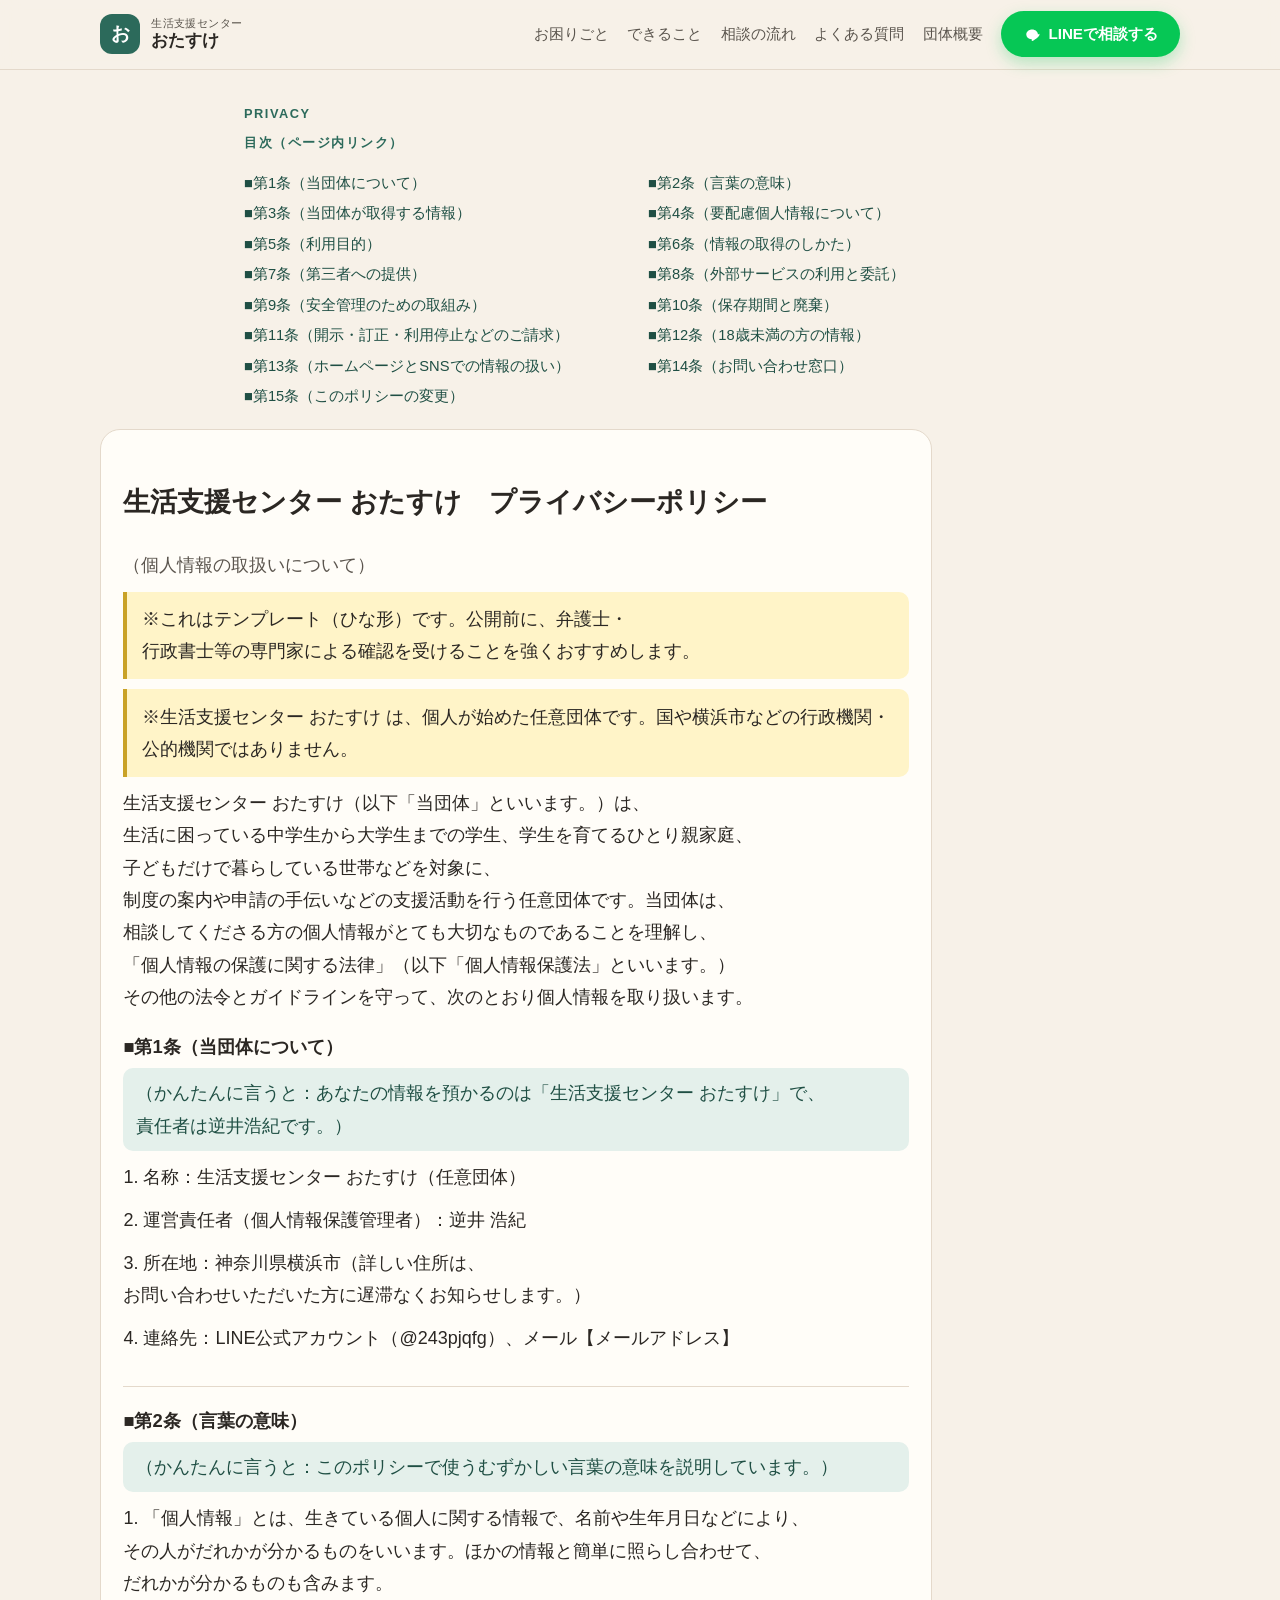
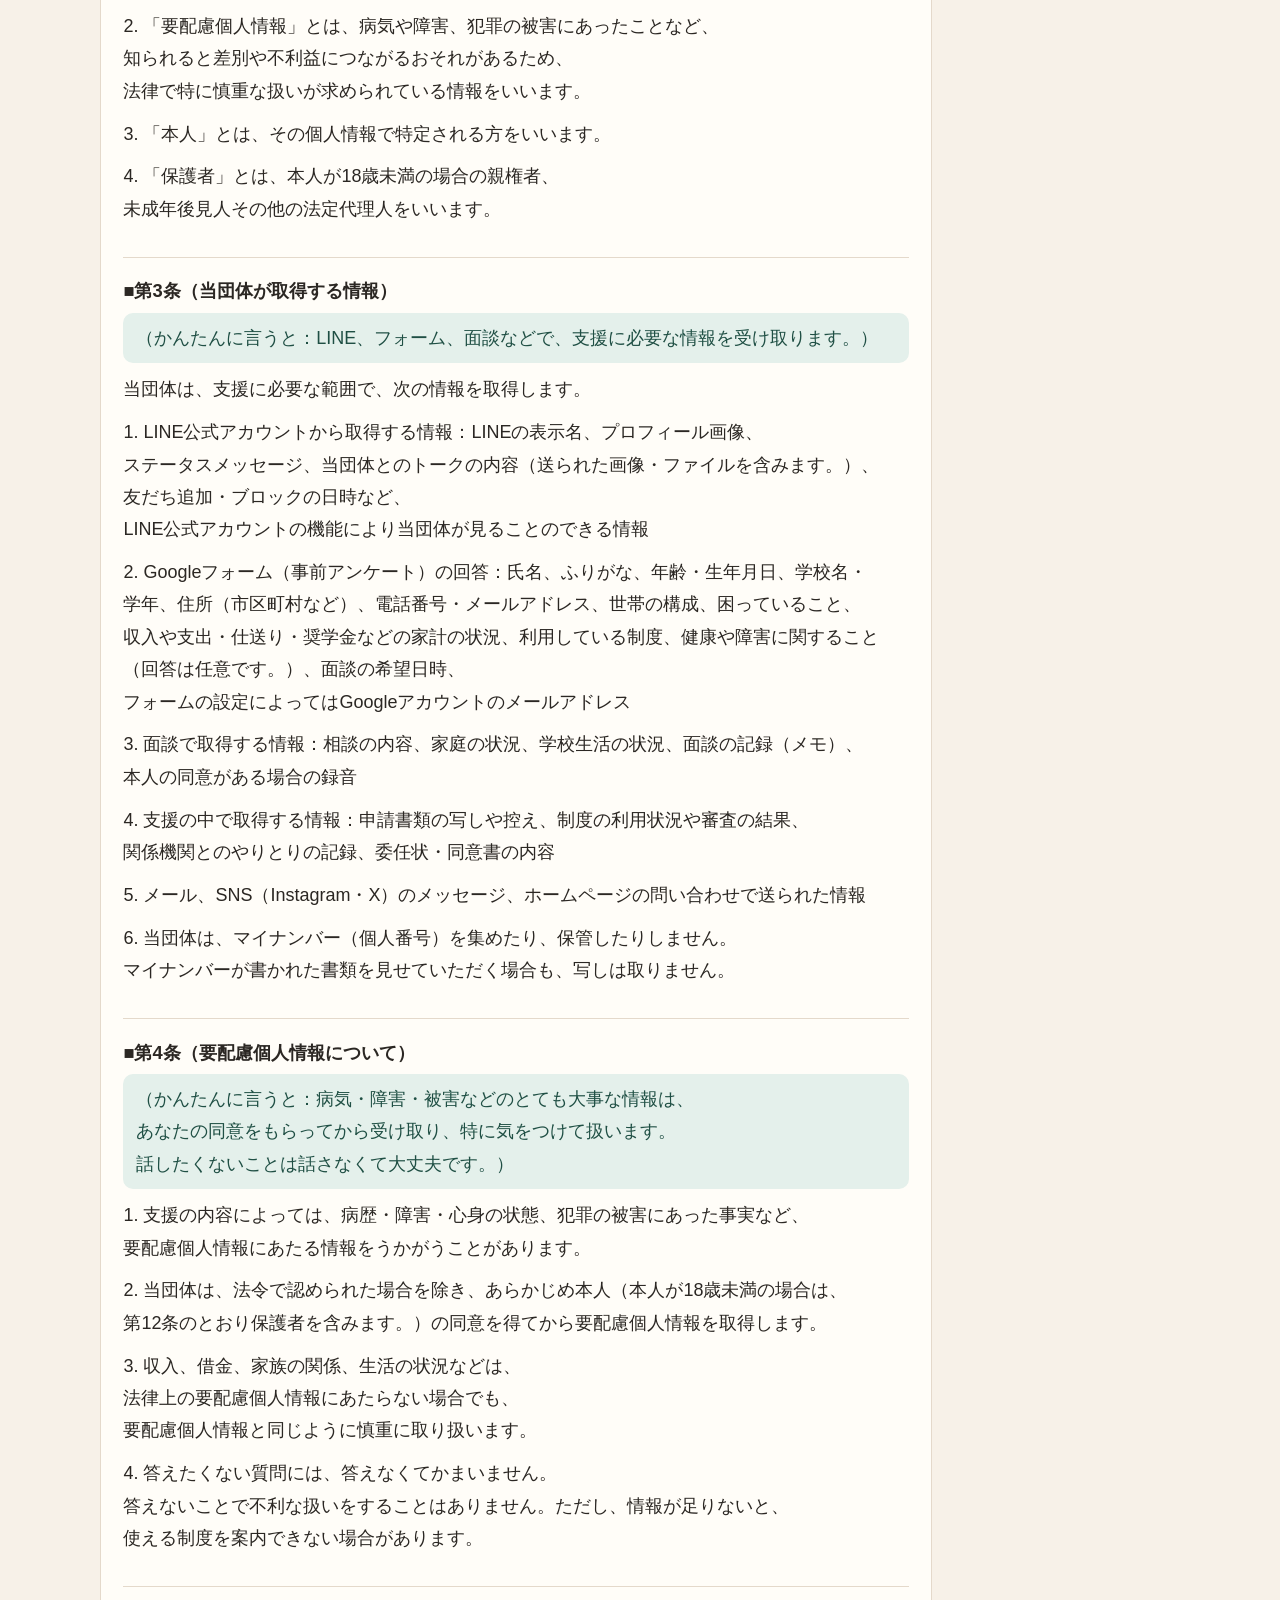
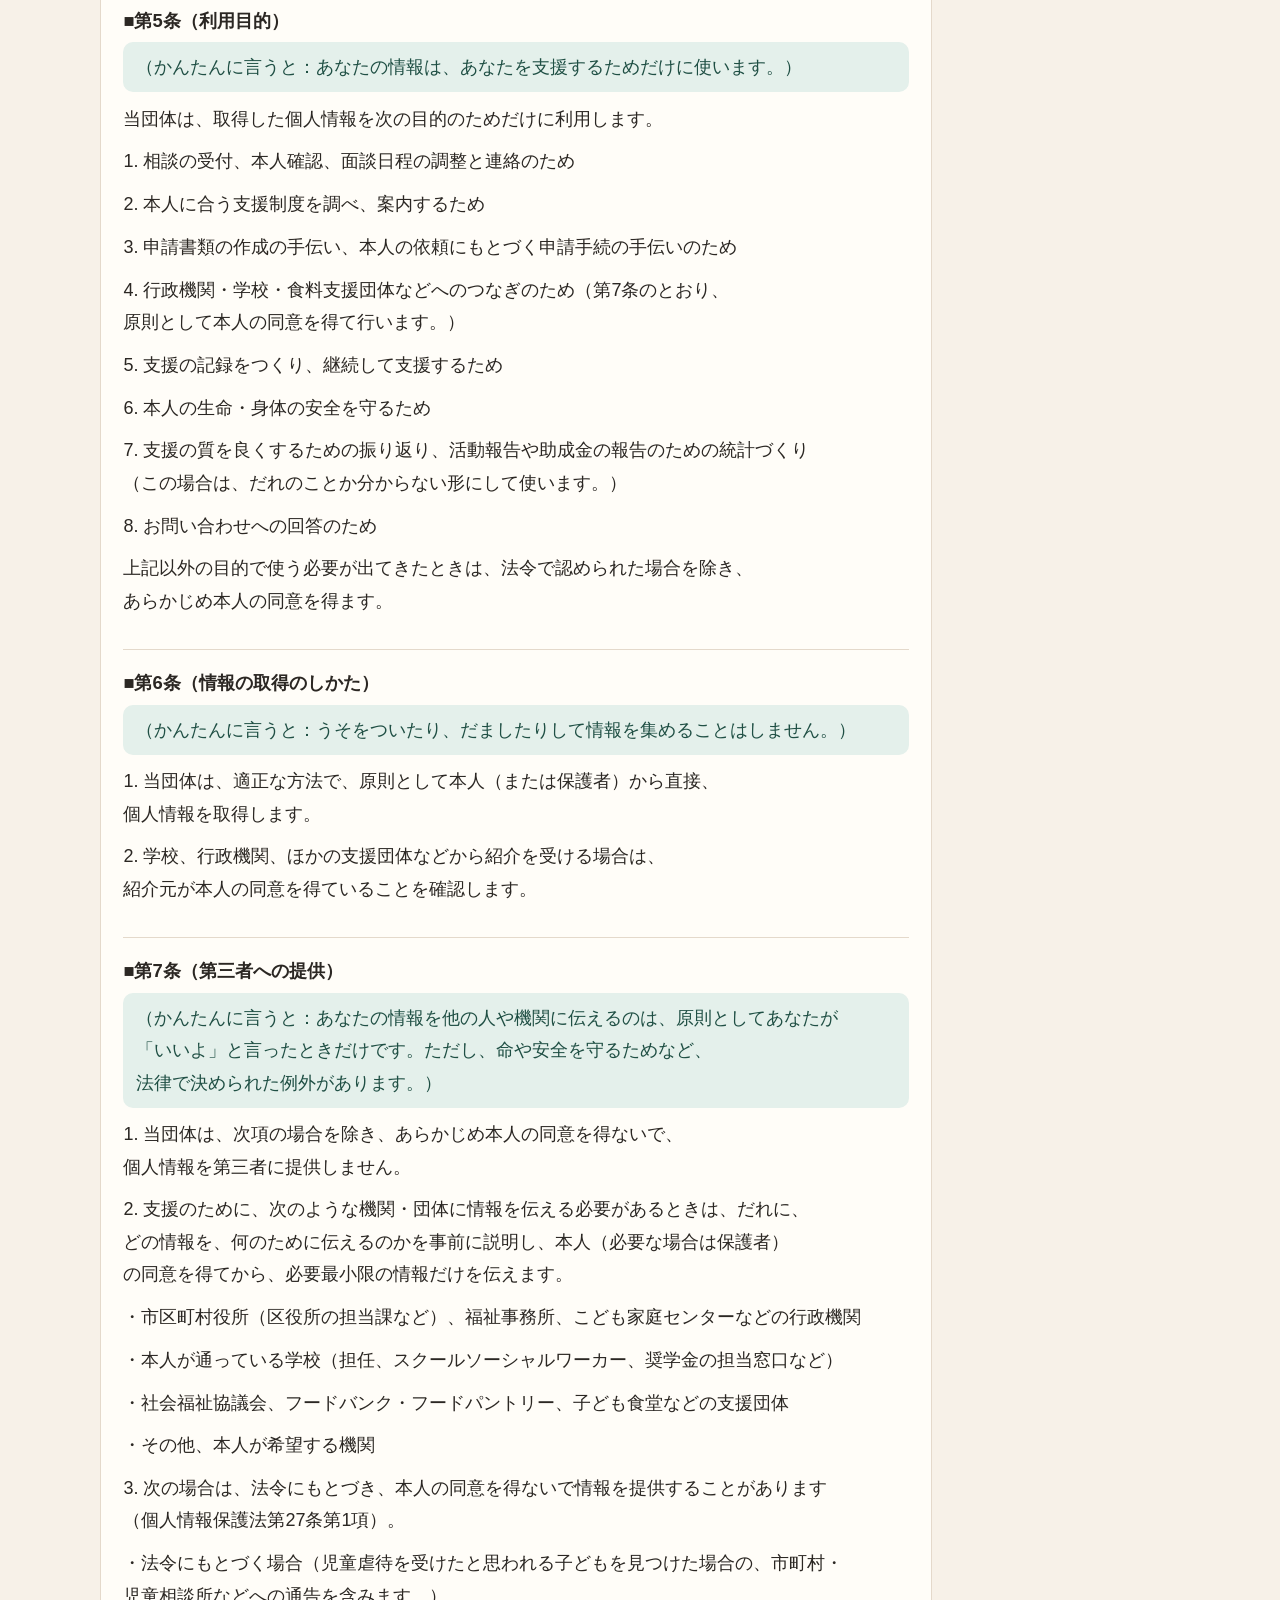
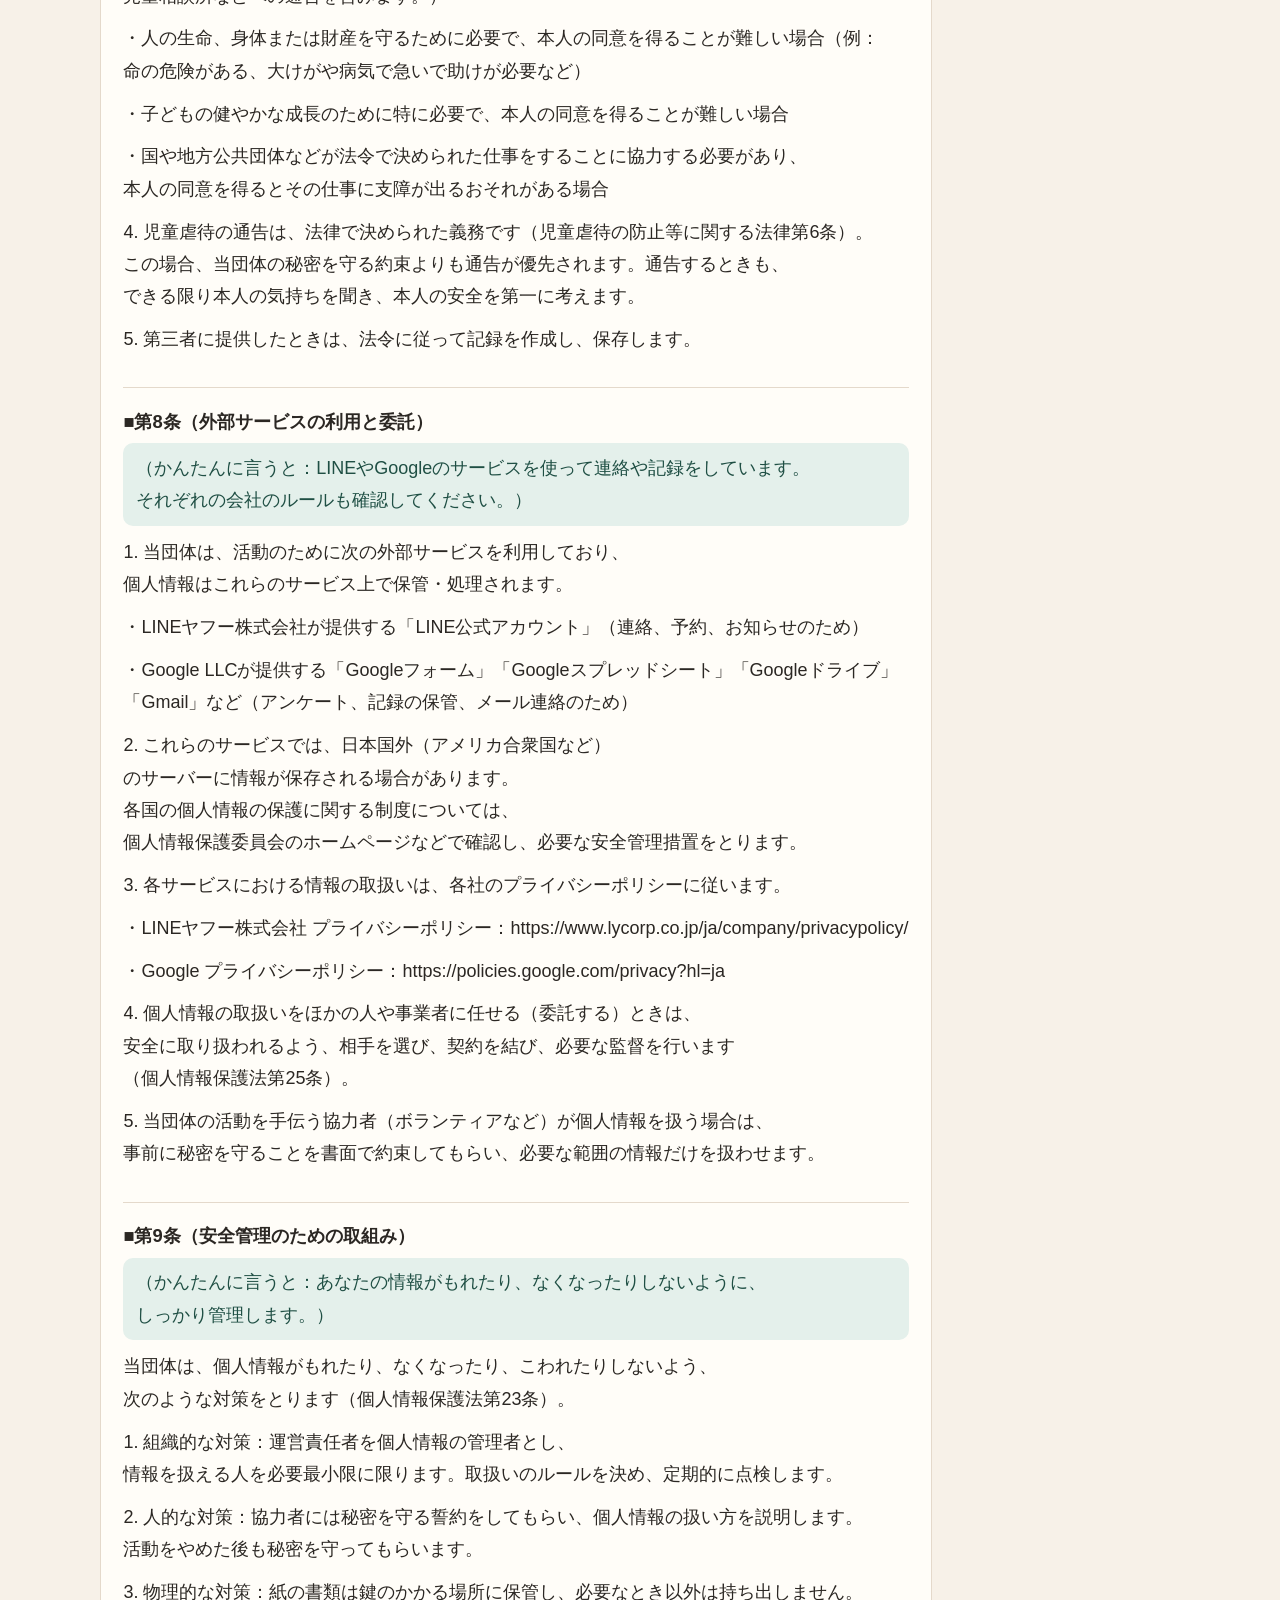
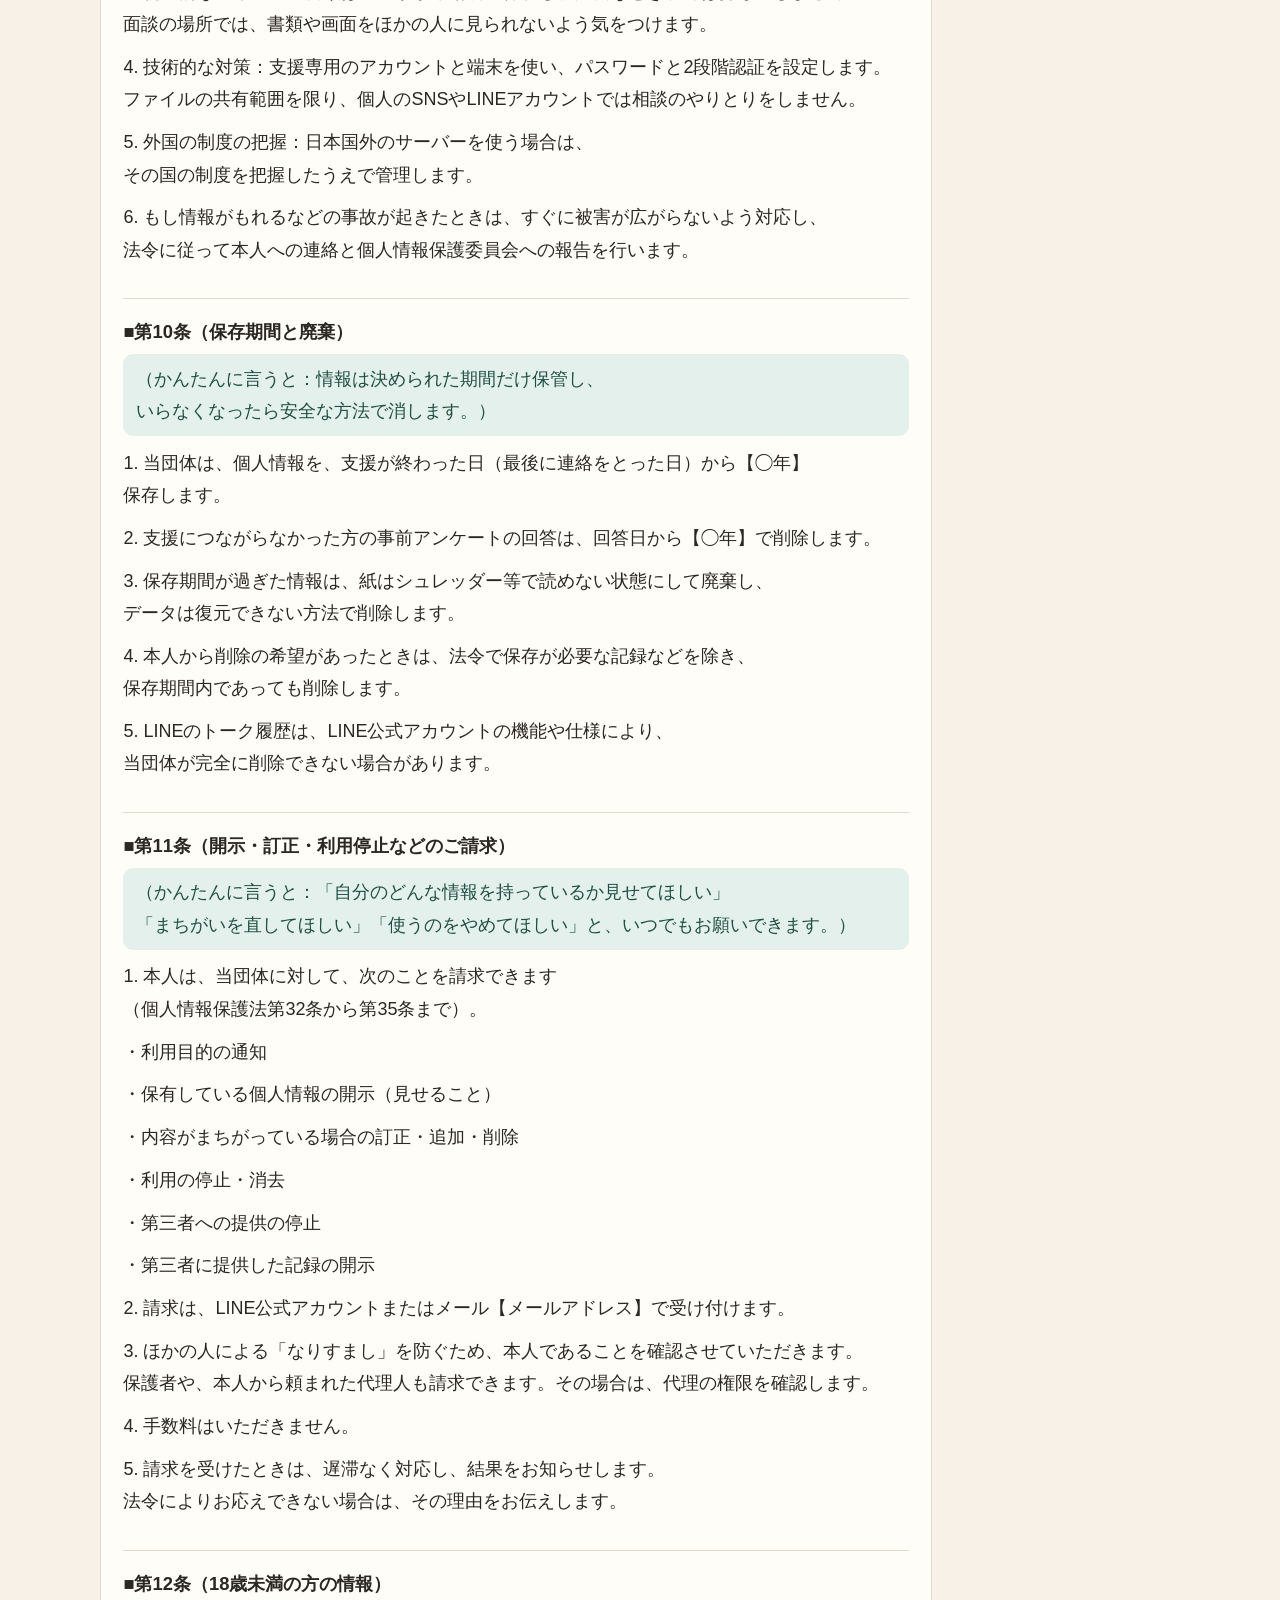
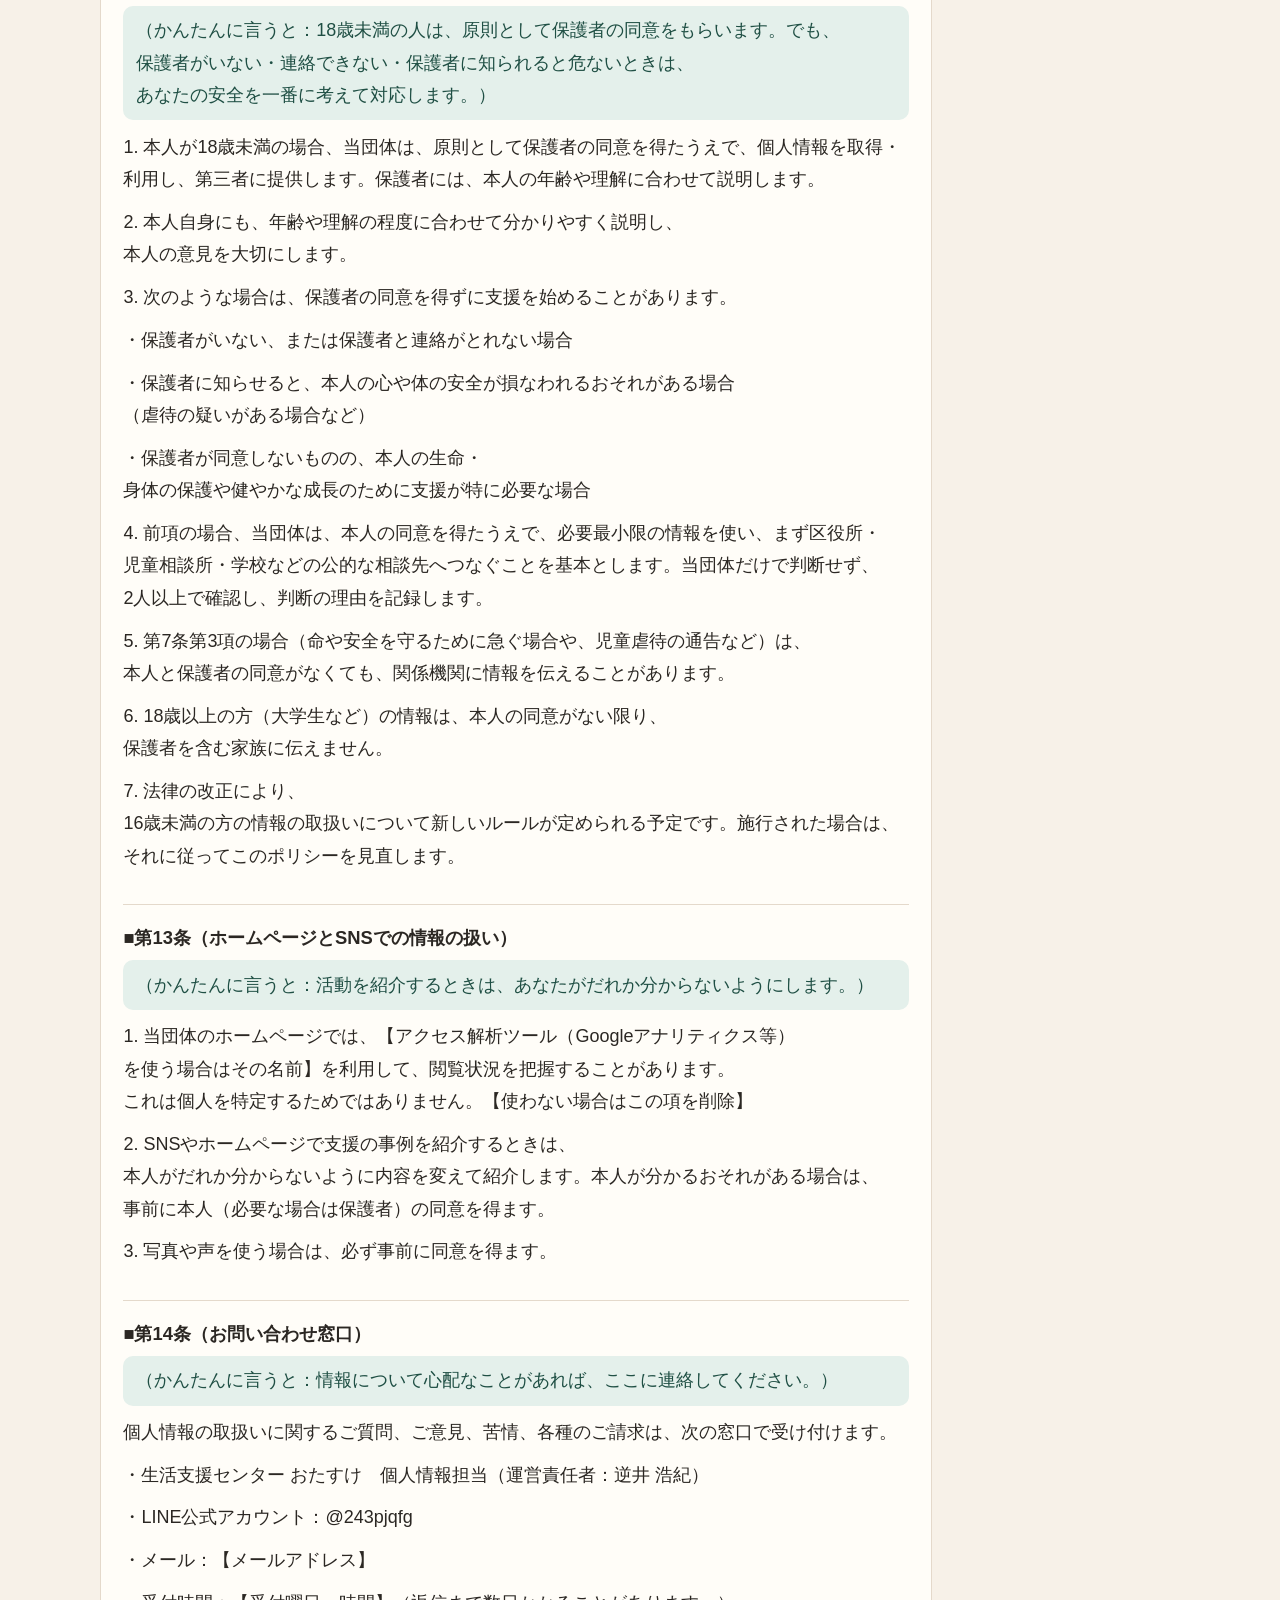
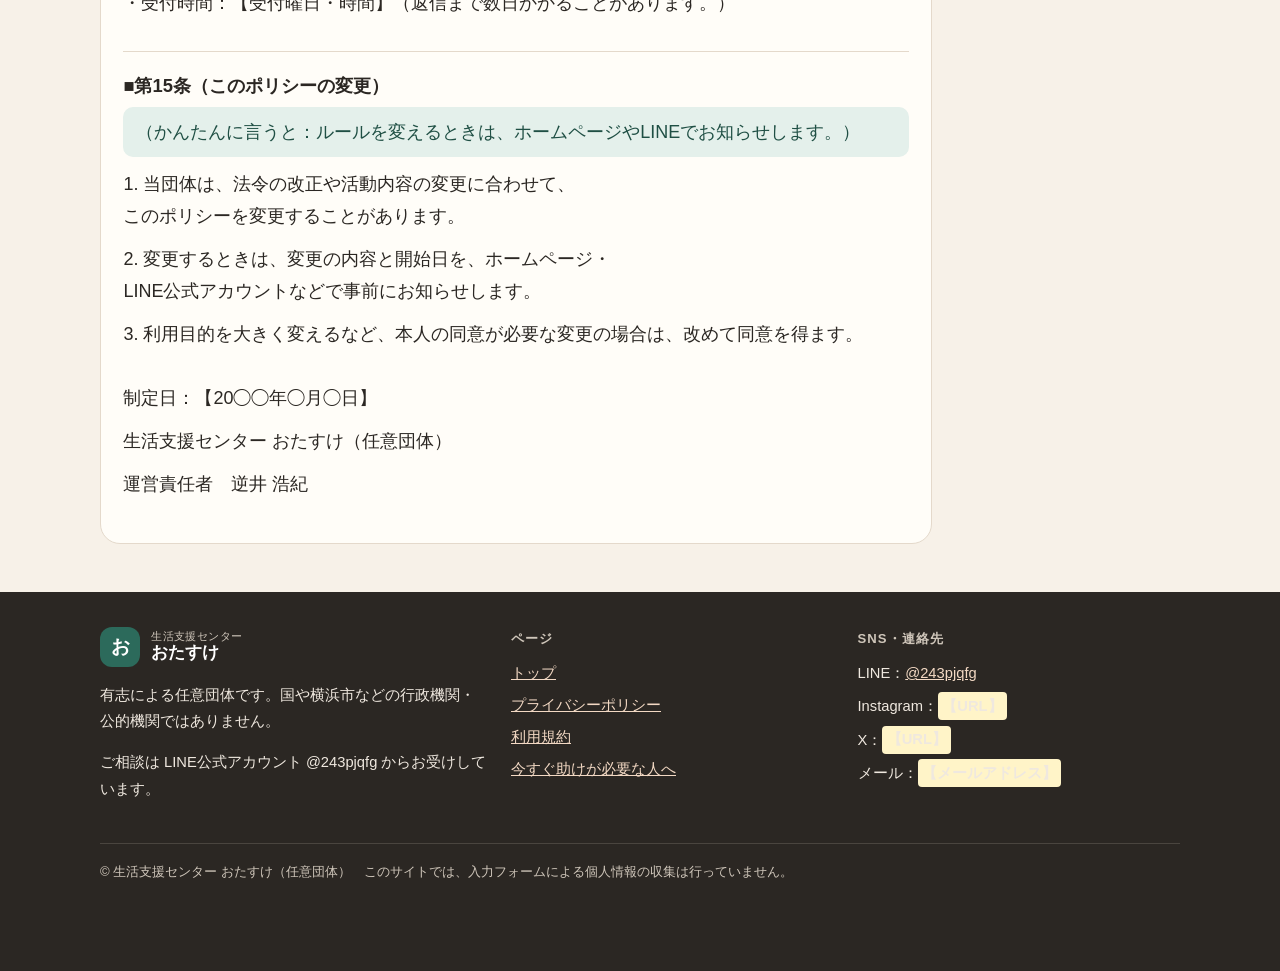
==== privacy.html @ 8e33f45d "Add official website for 生活支援センター おたすけ" ====
<!DOCTYPE html>
<html lang="ja">
<head>
  <meta charset="utf-8" />
  <meta name="viewport" content="width=device-width, initial-scale=1" />
  <meta name="theme-color" content="#2c6a5b" />
  <title>プライバシーポリシー｜生活支援センター おたすけ</title>
  <meta name="description" content="生活支援センター おたすけの個人情報の取扱いについて。" />
  <link rel="icon" href="data:image/svg+xml,%3Csvg xmlns='http://www.w3.org/2000/svg' viewBox='0 0 32 32'%3E%3Crect width='32' height='32' rx='8' fill='%232c6a5b'/%3E%3Ctext x='16' y='23' text-anchor='middle' font-size='18' font-family='sans-serif' fill='white'%3Eお%3C/text%3E%3C/svg%3E" />
  <link rel="stylesheet" href="css/style.css" />
</head>
<body>
  <a class="skip" href="#main">本文へスキップ</a>
  <header class="site-header">
    <div class="header-inner">
      <a class="logo" href="index.html">
        <span class="logo-mark">お</span>
        <span class="logo-text">
          <small>生活支援センター</small>
          <strong>おたすけ</strong>
        </span>
      </a>
      <input class="nav-toggle" type="checkbox" id="nav-toggle" />
      <label class="nav-button" for="nav-toggle">メニュー</label>
      <nav class="site-nav" aria-label="主な項目">
        <a href="index.html#nayami">お困りごと</a>
        <a href="index.html#dekiru">できること</a>
        <a href="index.html#nagare">相談の流れ</a>
        <a href="index.html#faq">よくある質問</a>
        <a href="index.html#about">団体概要</a>
        <a class="btn btn-line" href="https://line.me/R/ti/p/@243pjqfg"><svg class="line-icon" viewBox="0 0 24 24" aria-hidden="true"><path d="M19.7 12.4c0-3.5-3.5-6.4-7.7-6.4S4.3 8.9 4.3 12.4c0 3.2 2.8 5.8 6.6 6.3.26.05.6.14.7.32.08.16.07.42.03.58l-.15.88c-.04.26-.2 1.02.9.56s5.9-3.47 8.05-5.94c1.4-1.58 1.27-2.9 1.27-3.7Z"/></svg>LINEで相談する</a>
      </nav>
    </div>
  </header>

  <main id="main">
    <div class="wrap" style="padding-top:2rem;max-width:52rem">
      <p class="eyebrow">PRIVACY</p>
    </div>
    <div class="wrap" style="max-width:52rem">
      <p class="eyebrow">目次（ページ内リンク）</p>
      <ul class="toc">
<li><a href="#art-1">■第1条（当団体について）</a></li>
<li><a href="#art-2">■第2条（言葉の意味）</a></li>
<li><a href="#art-3">■第3条（当団体が取得する情報）</a></li>
<li><a href="#art-4">■第4条（要配慮個人情報について）</a></li>
<li><a href="#art-5">■第5条（利用目的）</a></li>
<li><a href="#art-6">■第6条（情報の取得のしかた）</a></li>
<li><a href="#art-7">■第7条（第三者への提供）</a></li>
<li><a href="#art-8">■第8条（外部サービスの利用と委託）</a></li>
<li><a href="#art-9">■第9条（安全管理のための取組み）</a></li>
<li><a href="#art-10">■第10条（保存期間と廃棄）</a></li>
<li><a href="#art-11">■第11条（開示・訂正・利用停止などのご請求）</a></li>
<li><a href="#art-12">■第12条（18歳未満の方の情報）</a></li>
<li><a href="#art-13">■第13条（ホームページとSNSでの情報の扱い）</a></li>
<li><a href="#art-14">■第14条（お問い合わせ窓口）</a></li>
<li><a href="#art-15">■第15条（このポリシーの変更）</a></li>
      </ul>
    </div>

    <div class="wrap">
      <article class="legal">
<header class="legal-hero-inner">
<h1>生活支援センター おたすけ　プライバシーポリシー</h1>
<p class="legal-sub">（個人情報の取扱いについて）</p>
<p class="notice">※これはテンプレート（ひな形）です。公開前に、弁護士・行政書士等の専門家による確認を受けることを強くおすすめします。</p>
<p class="notice">※生活支援センター おたすけ は、個人が始めた任意団体です。国や横浜市などの行政機関・公的機関ではありません。</p>
</header>
<p>生活支援センター おたすけ（以下「当団体」といいます。）は、生活に困っている中学生から大学生までの学生、学生を育てるひとり親家庭、子どもだけで暮らしている世帯などを対象に、制度の案内や申請の手伝いなどの支援活動を行う任意団体です。当団体は、相談してくださる方の個人情報がとても大切なものであることを理解し、「個人情報の保護に関する法律」（以下「個人情報保護法」といいます。）その他の法令とガイドラインを守って、次のとおり個人情報を取り扱います。</p>
<section id="art-1">
<h2>■第1条（当団体について）</h2>
<p class="summary-line">（かんたんに言うと：あなたの情報を預かるのは「生活支援センター おたすけ」で、責任者は逆井浩紀です。）</p>
<p class="clause">1. 名称：生活支援センター おたすけ（任意団体）</p>
<p class="clause">2. 運営責任者（個人情報保護管理者）：逆井 浩紀</p>
<p class="clause">3. 所在地：神奈川県横浜市（詳しい住所は、お問い合わせいただいた方に遅滞なくお知らせします。）</p>
<p class="clause">4. 連絡先：LINE公式アカウント（@243pjqfg）、メール【メールアドレス】</p>
</section>
<section id="art-2">
<h2>■第2条（言葉の意味）</h2>
<p class="summary-line">（かんたんに言うと：このポリシーで使うむずかしい言葉の意味を説明しています。）</p>
<p class="clause">1. 「個人情報」とは、生きている個人に関する情報で、名前や生年月日などにより、その人がだれかが分かるものをいいます。ほかの情報と簡単に照らし合わせて、だれかが分かるものも含みます。</p>
<p class="clause">2. 「要配慮個人情報」とは、病気や障害、犯罪の被害にあったことなど、知られると差別や不利益につながるおそれがあるため、法律で特に慎重な扱いが求められている情報をいいます。</p>
<p class="clause">3. 「本人」とは、その個人情報で特定される方をいいます。</p>
<p class="clause">4. 「保護者」とは、本人が18歳未満の場合の親権者、未成年後見人その他の法定代理人をいいます。</p>
</section>
<section id="art-3">
<h2>■第3条（当団体が取得する情報）</h2>
<p class="summary-line">（かんたんに言うと：LINE、フォーム、面談などで、支援に必要な情報を受け取ります。）</p>
<p>当団体は、支援に必要な範囲で、次の情報を取得します。</p>
<p class="clause">1. LINE公式アカウントから取得する情報：LINEの表示名、プロフィール画像、ステータスメッセージ、当団体とのトークの内容（送られた画像・ファイルを含みます。）、友だち追加・ブロックの日時など、LINE公式アカウントの機能により当団体が見ることのできる情報</p>
<p class="clause">2. Googleフォーム（事前アンケート）の回答：氏名、ふりがな、年齢・生年月日、学校名・学年、住所（市区町村など）、電話番号・メールアドレス、世帯の構成、困っていること、収入や支出・仕送り・奨学金などの家計の状況、利用している制度、健康や障害に関すること（回答は任意です。）、面談の希望日時、フォームの設定によってはGoogleアカウントのメールアドレス</p>
<p class="clause">3. 面談で取得する情報：相談の内容、家庭の状況、学校生活の状況、面談の記録（メモ）、本人の同意がある場合の録音</p>
<p class="clause">4. 支援の中で取得する情報：申請書類の写しや控え、制度の利用状況や審査の結果、関係機関とのやりとりの記録、委任状・同意書の内容</p>
<p class="clause">5. メール、SNS（Instagram・X）のメッセージ、ホームページの問い合わせで送られた情報</p>
<p class="clause">6. 当団体は、マイナンバー（個人番号）を集めたり、保管したりしません。マイナンバーが書かれた書類を見せていただく場合も、写しは取りません。</p>
</section>
<section id="art-4">
<h2>■第4条（要配慮個人情報について）</h2>
<p class="summary-line">（かんたんに言うと：病気・障害・被害などのとても大事な情報は、あなたの同意をもらってから受け取り、特に気をつけて扱います。話したくないことは話さなくて大丈夫です。）</p>
<p class="clause">1. 支援の内容によっては、病歴・障害・心身の状態、犯罪の被害にあった事実など、要配慮個人情報にあたる情報をうかがうことがあります。</p>
<p class="clause">2. 当団体は、法令で認められた場合を除き、あらかじめ本人（本人が18歳未満の場合は、第12条のとおり保護者を含みます。）の同意を得てから要配慮個人情報を取得します。</p>
<p class="clause">3. 収入、借金、家族の関係、生活の状況などは、法律上の要配慮個人情報にあたらない場合でも、要配慮個人情報と同じように慎重に取り扱います。</p>
<p class="clause">4. 答えたくない質問には、答えなくてかまいません。答えないことで不利な扱いをすることはありません。ただし、情報が足りないと、使える制度を案内できない場合があります。</p>
</section>
<section id="art-5">
<h2>■第5条（利用目的）</h2>
<p class="summary-line">（かんたんに言うと：あなたの情報は、あなたを支援するためだけに使います。）</p>
<p>当団体は、取得した個人情報を次の目的のためだけに利用します。</p>
<p class="clause">1. 相談の受付、本人確認、面談日程の調整と連絡のため</p>
<p class="clause">2. 本人に合う支援制度を調べ、案内するため</p>
<p class="clause">3. 申請書類の作成の手伝い、本人の依頼にもとづく申請手続の手伝いのため</p>
<p class="clause">4. 行政機関・学校・食料支援団体などへのつなぎのため（第7条のとおり、原則として本人の同意を得て行います。）</p>
<p class="clause">5. 支援の記録をつくり、継続して支援するため</p>
<p class="clause">6. 本人の生命・身体の安全を守るため</p>
<p class="clause">7. 支援の質を良くするための振り返り、活動報告や助成金の報告のための統計づくり（この場合は、だれのことか分からない形にして使います。）</p>
<p class="clause">8. お問い合わせへの回答のため</p>
<p>上記以外の目的で使う必要が出てきたときは、法令で認められた場合を除き、あらかじめ本人の同意を得ます。</p>
</section>
<section id="art-6">
<h2>■第6条（情報の取得のしかた）</h2>
<p class="summary-line">（かんたんに言うと：うそをついたり、だましたりして情報を集めることはしません。）</p>
<p class="clause">1. 当団体は、適正な方法で、原則として本人（または保護者）から直接、個人情報を取得します。</p>
<p class="clause">2. 学校、行政機関、ほかの支援団体などから紹介を受ける場合は、紹介元が本人の同意を得ていることを確認します。</p>
</section>
<section id="art-7">
<h2>■第7条（第三者への提供）</h2>
<p class="summary-line">（かんたんに言うと：あなたの情報を他の人や機関に伝えるのは、原則としてあなたが「いいよ」と言ったときだけです。ただし、命や安全を守るためなど、法律で決められた例外があります。）</p>
<p class="clause">1. 当団体は、次項の場合を除き、あらかじめ本人の同意を得ないで、個人情報を第三者に提供しません。</p>
<p class="clause">2. 支援のために、次のような機関・団体に情報を伝える必要があるときは、だれに、どの情報を、何のために伝えるのかを事前に説明し、本人（必要な場合は保護者）の同意を得てから、必要最小限の情報だけを伝えます。</p>
<p class="clause">・市区町村役所（区役所の担当課など）、福祉事務所、こども家庭センターなどの行政機関</p>
<p class="clause">・本人が通っている学校（担任、スクールソーシャルワーカー、奨学金の担当窓口など）</p>
<p class="clause">・社会福祉協議会、フードバンク・フードパントリー、子ども食堂などの支援団体</p>
<p class="clause">・その他、本人が希望する機関</p>
<p class="clause">3. 次の場合は、法令にもとづき、本人の同意を得ないで情報を提供することがあります（個人情報保護法第27条第1項）。</p>
<p class="clause">・法令にもとづく場合（児童虐待を受けたと思われる子どもを見つけた場合の、市町村・児童相談所などへの通告を含みます。）</p>
<p class="clause">・人の生命、身体または財産を守るために必要で、本人の同意を得ることが難しい場合（例：命の危険がある、大けがや病気で急いで助けが必要など）</p>
<p class="clause">・子どもの健やかな成長のために特に必要で、本人の同意を得ることが難しい場合</p>
<p class="clause">・国や地方公共団体などが法令で決められた仕事をすることに協力する必要があり、本人の同意を得るとその仕事に支障が出るおそれがある場合</p>
<p class="clause">4. 児童虐待の通告は、法律で決められた義務です（児童虐待の防止等に関する法律第6条）。この場合、当団体の秘密を守る約束よりも通告が優先されます。通告するときも、できる限り本人の気持ちを聞き、本人の安全を第一に考えます。</p>
<p class="clause">5. 第三者に提供したときは、法令に従って記録を作成し、保存します。</p>
</section>
<section id="art-8">
<h2>■第8条（外部サービスの利用と委託）</h2>
<p class="summary-line">（かんたんに言うと：LINEやGoogleのサービスを使って連絡や記録をしています。それぞれの会社のルールも確認してください。）</p>
<p class="clause">1. 当団体は、活動のために次の外部サービスを利用しており、個人情報はこれらのサービス上で保管・処理されます。</p>
<p class="clause">・LINEヤフー株式会社が提供する「LINE公式アカウント」（連絡、予約、お知らせのため）</p>
<p class="clause">・Google LLCが提供する「Googleフォーム」「Googleスプレッドシート」「Googleドライブ」「Gmail」など（アンケート、記録の保管、メール連絡のため）</p>
<p class="clause">2. これらのサービスでは、日本国外（アメリカ合衆国など）のサーバーに情報が保存される場合があります。各国の個人情報の保護に関する制度については、個人情報保護委員会のホームページなどで確認し、必要な安全管理措置をとります。</p>
<p class="clause">3. 各サービスにおける情報の取扱いは、各社のプライバシーポリシーに従います。</p>
<p class="clause">・LINEヤフー株式会社 プライバシーポリシー：https://www.lycorp.co.jp/ja/company/privacypolicy/</p>
<p class="clause">・Google プライバシーポリシー：https://policies.google.com/privacy?hl=ja</p>
<p class="clause">4. 個人情報の取扱いをほかの人や事業者に任せる（委託する）ときは、安全に取り扱われるよう、相手を選び、契約を結び、必要な監督を行います（個人情報保護法第25条）。</p>
<p class="clause">5. 当団体の活動を手伝う協力者（ボランティアなど）が個人情報を扱う場合は、事前に秘密を守ることを書面で約束してもらい、必要な範囲の情報だけを扱わせます。</p>
</section>
<section id="art-9">
<h2>■第9条（安全管理のための取組み）</h2>
<p class="summary-line">（かんたんに言うと：あなたの情報がもれたり、なくなったりしないように、しっかり管理します。）</p>
<p>当団体は、個人情報がもれたり、なくなったり、こわれたりしないよう、次のような対策をとります（個人情報保護法第23条）。</p>
<p class="clause">1. 組織的な対策：運営責任者を個人情報の管理者とし、情報を扱える人を必要最小限に限ります。取扱いのルールを決め、定期的に点検します。</p>
<p class="clause">2. 人的な対策：協力者には秘密を守る誓約をしてもらい、個人情報の扱い方を説明します。活動をやめた後も秘密を守ってもらいます。</p>
<p class="clause">3. 物理的な対策：紙の書類は鍵のかかる場所に保管し、必要なとき以外は持ち出しません。面談の場所では、書類や画面をほかの人に見られないよう気をつけます。</p>
<p class="clause">4. 技術的な対策：支援専用のアカウントと端末を使い、パスワードと2段階認証を設定します。ファイルの共有範囲を限り、個人のSNSやLINEアカウントでは相談のやりとりをしません。</p>
<p class="clause">5. 外国の制度の把握：日本国外のサーバーを使う場合は、その国の制度を把握したうえで管理します。</p>
<p class="clause">6. もし情報がもれるなどの事故が起きたときは、すぐに被害が広がらないよう対応し、法令に従って本人への連絡と個人情報保護委員会への報告を行います。</p>
</section>
<section id="art-10">
<h2>■第10条（保存期間と廃棄）</h2>
<p class="summary-line">（かんたんに言うと：情報は決められた期間だけ保管し、いらなくなったら安全な方法で消します。）</p>
<p class="clause">1. 当団体は、個人情報を、支援が終わった日（最後に連絡をとった日）から【◯年】保存します。</p>
<p class="clause">2. 支援につながらなかった方の事前アンケートの回答は、回答日から【◯年】で削除します。</p>
<p class="clause">3. 保存期間が過ぎた情報は、紙はシュレッダー等で読めない状態にして廃棄し、データは復元できない方法で削除します。</p>
<p class="clause">4. 本人から削除の希望があったときは、法令で保存が必要な記録などを除き、保存期間内であっても削除します。</p>
<p class="clause">5. LINEのトーク履歴は、LINE公式アカウントの機能や仕様により、当団体が完全に削除できない場合があります。</p>
</section>
<section id="art-11">
<h2>■第11条（開示・訂正・利用停止などのご請求）</h2>
<p class="summary-line">（かんたんに言うと：「自分のどんな情報を持っているか見せてほしい」「まちがいを直してほしい」「使うのをやめてほしい」と、いつでもお願いできます。）</p>
<p class="clause">1. 本人は、当団体に対して、次のことを請求できます（個人情報保護法第32条から第35条まで）。</p>
<p class="clause">・利用目的の通知</p>
<p class="clause">・保有している個人情報の開示（見せること）</p>
<p class="clause">・内容がまちがっている場合の訂正・追加・削除</p>
<p class="clause">・利用の停止・消去</p>
<p class="clause">・第三者への提供の停止</p>
<p class="clause">・第三者に提供した記録の開示</p>
<p class="clause">2. 請求は、LINE公式アカウントまたはメール【メールアドレス】で受け付けます。</p>
<p class="clause">3. ほかの人による「なりすまし」を防ぐため、本人であることを確認させていただきます。保護者や、本人から頼まれた代理人も請求できます。その場合は、代理の権限を確認します。</p>
<p class="clause">4. 手数料はいただきません。</p>
<p class="clause">5. 請求を受けたときは、遅滞なく対応し、結果をお知らせします。法令によりお応えできない場合は、その理由をお伝えします。</p>
</section>
<section id="art-12">
<h2>■第12条（18歳未満の方の情報）</h2>
<p class="summary-line">（かんたんに言うと：18歳未満の人は、原則として保護者の同意をもらいます。でも、保護者がいない・連絡できない・保護者に知られると危ないときは、あなたの安全を一番に考えて対応します。）</p>
<p class="clause">1. 本人が18歳未満の場合、当団体は、原則として保護者の同意を得たうえで、個人情報を取得・利用し、第三者に提供します。保護者には、本人の年齢や理解に合わせて説明します。</p>
<p class="clause">2. 本人自身にも、年齢や理解の程度に合わせて分かりやすく説明し、本人の意見を大切にします。</p>
<p class="clause">3. 次のような場合は、保護者の同意を得ずに支援を始めることがあります。</p>
<p class="clause">・保護者がいない、または保護者と連絡がとれない場合</p>
<p class="clause">・保護者に知らせると、本人の心や体の安全が損なわれるおそれがある場合（虐待の疑いがある場合など）</p>
<p class="clause">・保護者が同意しないものの、本人の生命・身体の保護や健やかな成長のために支援が特に必要な場合</p>
<p class="clause">4. 前項の場合、当団体は、本人の同意を得たうえで、必要最小限の情報を使い、まず区役所・児童相談所・学校などの公的な相談先へつなぐことを基本とします。当団体だけで判断せず、2人以上で確認し、判断の理由を記録します。</p>
<p class="clause">5. 第7条第3項の場合（命や安全を守るために急ぐ場合や、児童虐待の通告など）は、本人と保護者の同意がなくても、関係機関に情報を伝えることがあります。</p>
<p class="clause">6. 18歳以上の方（大学生など）の情報は、本人の同意がない限り、保護者を含む家族に伝えません。</p>
<p class="clause">7. 法律の改正により、16歳未満の方の情報の取扱いについて新しいルールが定められる予定です。施行された場合は、それに従ってこのポリシーを見直します。</p>
</section>
<section id="art-13">
<h2>■第13条（ホームページとSNSでの情報の扱い）</h2>
<p class="summary-line">（かんたんに言うと：活動を紹介するときは、あなたがだれか分からないようにします。）</p>
<p class="clause">1. 当団体のホームページでは、【アクセス解析ツール（Googleアナリティクス等）を使う場合はその名前】を利用して、閲覧状況を把握することがあります。これは個人を特定するためではありません。【使わない場合はこの項を削除】</p>
<p class="clause">2. SNSやホームページで支援の事例を紹介するときは、本人がだれか分からないように内容を変えて紹介します。本人が分かるおそれがある場合は、事前に本人（必要な場合は保護者）の同意を得ます。</p>
<p class="clause">3. 写真や声を使う場合は、必ず事前に同意を得ます。</p>
</section>
<section id="art-14">
<h2>■第14条（お問い合わせ窓口）</h2>
<p class="summary-line">（かんたんに言うと：情報について心配なことがあれば、ここに連絡してください。）</p>
<p>個人情報の取扱いに関するご質問、ご意見、苦情、各種のご請求は、次の窓口で受け付けます。</p>
<p class="clause">・生活支援センター おたすけ　個人情報担当（運営責任者：逆井 浩紀）</p>
<p class="clause">・LINE公式アカウント：@243pjqfg</p>
<p class="clause">・メール：【メールアドレス】</p>
<p class="clause">・受付時間：【受付曜日・時間】（返信まで数日かかることがあります。）</p>
</section>
<section id="art-15">
<h2>■第15条（このポリシーの変更）</h2>
<p class="summary-line">（かんたんに言うと：ルールを変えるときは、ホームページやLINEでお知らせします。）</p>
<p class="clause">1. 当団体は、法令の改正や活動内容の変更に合わせて、このポリシーを変更することがあります。</p>
<p class="clause">2. 変更するときは、変更の内容と開始日を、ホームページ・LINE公式アカウントなどで事前にお知らせします。</p>
<p class="clause">3. 利用目的を大きく変えるなど、本人の同意が必要な変更の場合は、改めて同意を得ます。</p>
</section>
<div class="closing">
<p>制定日：【20◯◯年◯月◯日】</p>
<p>生活支援センター おたすけ（任意団体）</p>
<p>運営責任者　逆井 浩紀</p>
</div>
      </article>
    </div>

  </main>
  <footer class="site-footer">
    <div class="wrap footer-grid">
      <div>
        <div class="logo" style="margin-bottom:0.7rem">
          <span class="logo-mark">お</span>
          <span class="logo-text">
            <small style="color:#cfc6ba">生活支援センター</small>
            <strong style="color:#fff">おたすけ</strong>
          </span>
        </div>
        <p>有志による任意団体です。国や横浜市などの行政機関・公的機関ではありません。</p>
        <p>ご相談は LINE公式アカウント @243pjqfg からお受けしています。</p>
      </div>
      <div>
        <h3>ページ</h3>
        <ul>
          <li><a href="index.html">トップ</a></li>
          <li><a href="privacy.html">プライバシーポリシー</a></li>
          <li><a href="terms.html">利用規約</a></li>
          <li><a href="index.html#emergency">今すぐ助けが必要な人へ</a></li>
        </ul>
      </div>
      <div>
        <h3>SNS・連絡先</h3>
        <ul>
          <li>LINE：<a href="https://line.me/R/ti/p/@243pjqfg">@243pjqfg</a></li>
          <li>Instagram：<span class="placeholder">【URL】</span></li>
          <li>X：<span class="placeholder">【URL】</span></li>
          <li>メール：<span class="placeholder">【メールアドレス】</span></li>
        </ul>
      </div>
    </div>
    <div class="wrap">
      <p class="foot-note">© 生活支援センター おたすけ（任意団体）　このサイトでは、入力フォームによる個人情報の収集は行っていません。</p>
    </div>
  </footer>
  <div class="mobile-cta">
    <a class="btn btn-line" href="https://line.me/R/ti/p/@243pjqfg"><svg class="line-icon" viewBox="0 0 24 24" aria-hidden="true"><path d="M19.7 12.4c0-3.5-3.5-6.4-7.7-6.4S4.3 8.9 4.3 12.4c0 3.2 2.8 5.8 6.6 6.3.26.05.6.14.7.32.08.16.07.42.03.58l-.15.88c-.04.26-.2 1.02.9.56s5.9-3.47 8.05-5.94c1.4-1.58 1.27-2.9 1.27-3.7Z"/></svg>LINEで友だち追加（@243pjqfg）</a>
  </div>

</body>
</html>
---- css/style.css ----
/* 生活支援センター おたすけ  — 共通スタイル */

:root {
  --bg: #f7f1e8;
  --bg-deep: #efe6d8;
  --paper: #fffdf8;
  --ink: #2b2723;
  --ink-soft: #5b554e;
  --line: #e4d9cb;
  --brand: #2c6a5b;
  --brand-dark: #1f4f44;
  --brand-soft: #e4f0eb;
  --leaf: #5b8c4a;
  --peach: #f8e4d6;
  --coral: #b54a2e;
  --coral-soft: #fbece6;
  --line-green: #06c755;
  --line-green-dark: #05a348;
  --shadow: 0 10px 30px rgba(43, 39, 35, 0.07);
  --radius: 18px;
  --header-h: 4.25rem;
  --content: 70rem;
  --font: "Hiragino Sans", "Hiragino Kaku Gothic ProN", "Yu Gothic Medium", "Yu Gothic", "Noto Sans JP", sans-serif;
}

*, *::before, *::after { box-sizing: border-box; }

html {
  scroll-behavior: smooth;
  scroll-padding-top: calc(var(--header-h) + 0.75rem);
}

@media (prefers-reduced-motion: reduce) {
  html { scroll-behavior: auto; }
  *, *::before, *::after {
    animation: none !important;
    transition: none !important;
  }
}

body {
  margin: 0;
  font-family: var(--font);
  color: var(--ink);
  background: var(--bg);
  line-height: 1.8;
  font-size: 1.0625rem;
  -webkit-text-size-adjust: 100%;
  text-rendering: optimizeLegibility;
}

img { max-width: 100%; height: auto; display: block; }
a { color: var(--brand-dark); }
a:hover { color: var(--brand); }
a:focus-visible,
button:focus-visible,
summary:focus-visible,
.nav-toggle:focus-visible + .nav-button {
  outline: 3px solid var(--brand);
  outline-offset: 3px;
}

.skip {
  position: absolute;
  left: 1rem;
  top: -4rem;
  background: var(--brand-dark);
  color: #fff;
  padding: 0.5rem 1rem;
  border-radius: 8px;
  z-index: 200;
}
.skip:focus { top: 0.75rem; }

/* Header */
.site-header {
  position: sticky;
  top: 0;
  z-index: 100;
  background: rgba(247, 241, 232, 0.92);
  backdrop-filter: blur(10px);
  border-bottom: 1px solid var(--line);
}
.header-inner {
  max-width: var(--content);
  margin: 0 auto;
  padding: 0.7rem 1.25rem;
  display: flex;
  align-items: center;
  justify-content: space-between;
  gap: 1rem;
  min-height: var(--header-h);
}
.logo {
  display: flex;
  align-items: center;
  gap: 0.7rem;
  text-decoration: none;
  color: inherit;
  min-width: 0;
}
.logo-mark {
  flex: 0 0 auto;
  width: 2.5rem;
  height: 2.5rem;
  border-radius: 12px;
  background: var(--brand);
  color: #fff;
  font-weight: 700;
  display: grid;
  place-items: center;
  font-size: 1.2rem;
  letter-spacing: 0;
}
.logo-text { display: flex; flex-direction: column; line-height: 1.25; }
.logo-text small {
  font-size: 0.68rem;
  color: var(--ink-soft);
  letter-spacing: 0.04em;
}
.logo-text strong {
  font-size: 1.05rem;
  font-weight: 700;
}

.nav-toggle { position: absolute; opacity: 0; pointer-events: none; }
.nav-button {
  display: none;
  border: 1px solid var(--line);
  background: var(--paper);
  border-radius: 999px;
  padding: 0.4rem 0.9rem;
  font: inherit;
  font-size: 0.9rem;
  cursor: pointer;
  color: var(--ink);
}
.site-nav {
  display: flex;
  align-items: center;
  gap: 0.2rem 1.15rem;
  flex-wrap: wrap;
  justify-content: flex-end;
}
.site-nav a:not(.btn) {
  text-decoration: none;
  color: var(--ink-soft);
  font-size: 0.92rem;
  font-weight: 500;
}
.site-nav a:not(.btn):hover { color: var(--brand-dark); }

.btn {
  display: inline-flex;
  align-items: center;
  justify-content: center;
  gap: 0.45rem;
  text-decoration: none;
  border-radius: 999px;
  padding: 0.7rem 1.25rem;
  font-weight: 700;
  font-size: 0.95rem;
  line-height: 1.3;
  border: 2px solid transparent;
  cursor: pointer;
}
.btn-line {
  background: var(--line-green);
  color: #fff !important;
  box-shadow: 0 6px 16px rgba(6, 199, 85, 0.28);
}
.btn-line:hover { background: var(--line-green-dark); color: #fff !important; }
.btn-ghost {
  background: transparent;
  color: var(--brand-dark) !important;
  border-color: var(--brand);
}
.btn-ghost:hover { background: var(--brand-soft); }
.btn-lg { padding: 0.95rem 1.5rem; font-size: 1.05rem; }
.btn-wrap { display: flex; flex-wrap: wrap; gap: 0.7rem; align-items: center; }

.line-icon {
  width: 1.2em;
  height: 1.2em;
  fill: currentColor;
  flex: 0 0 auto;
}

/* Layout */
.wrap {
  max-width: var(--content);
  margin: 0 auto;
  padding: 0 1.25rem;
}
.section {
  padding: 3.5rem 0;
}
.section-alt { background: var(--bg-deep); }
.section-paper { background: var(--paper); }
.eyebrow {
  margin: 0 0 0.4rem;
  font-size: 0.8rem;
  font-weight: 700;
  letter-spacing: 0.12em;
  color: var(--brand);
}
.section h2 {
  margin: 0 0 0.6rem;
  font-size: clamp(1.45rem, 3.2vw, 2rem);
  line-height: 1.4;
  font-weight: 700;
}
.lede {
  margin: 0 0 2rem;
  color: var(--ink-soft);
  max-width: 40rem;
}

/* Hero */
.hero {
  padding: 2.4rem 0 3.2rem;
  background:
    radial-gradient(1200px 420px at 90% -10%, #f3d9c4 0%, transparent 55%),
    radial-gradient(800px 360px at -10% 110%, #d7ebe3 0%, transparent 60%),
    var(--bg);
}
.hero-grid {
  display: grid;
  grid-template-columns: 1.3fr 0.7fr;
  gap: 2.4rem;
  align-items: center;
}
.kicker {
  display: inline-flex;
  flex-wrap: wrap;
  gap: 0.4rem;
  margin: 0 0 1rem;
  padding: 0;
  list-style: none;
}
.kicker li {
  background: var(--brand-soft);
  color: var(--brand-dark);
  font-size: 0.78rem;
  font-weight: 700;
  padding: 0.2rem 0.65rem;
  border-radius: 999px;
}
.hero h1 {
  margin: 0 0 1rem;
  font-size: clamp(1.85rem, 5.4vw, 3.15rem);
  line-height: 1.3;
  letter-spacing: -0.02em;
  font-weight: 800;
}
.hero-lead {
  margin: 0 0 1.4rem;
  font-size: 1.05rem;
  max-width: 38rem;
}
.hero-note {
  margin: 0.8rem 0 0;
  font-size: 0.88rem;
  color: var(--ink-soft);
}
.hero-card {
  background: var(--paper);
  border: 1px solid var(--line);
  border-radius: 24px;
  padding: 1.4rem 1.3rem 1.5rem;
  box-shadow: var(--shadow);
  text-align: center;
}
.hero-card h2 {
  margin: 0 0 0.35rem;
  font-size: 1.05rem;
}
.hero-card p {
  margin: 0 0 1rem;
  color: var(--ink-soft);
  font-size: 0.9rem;
}
.qr {
  width: 11.5rem;
  height: 11.5rem;
  margin: 0 auto 0.8rem;
  background: #fff;
  padding: 0.55rem;
  border-radius: 16px;
  border: 1px solid var(--line);
}
.qr img { width: 100%; height: 100%; object-fit: contain; }
.line-id {
  font-weight: 700;
  letter-spacing: 0.02em;
  margin: 0.2rem 0 0.9rem;
}

.trust-row {
  display: grid;
  grid-template-columns: repeat(3, 1fr);
  gap: 0.8rem;
  margin-top: 2rem;
}
.trust-item {
  background: rgba(255, 253, 248, 0.7);
  border: 1px solid var(--line);
  border-radius: 14px;
  padding: 0.85rem 1rem;
}
.trust-item strong { display: block; color: var(--brand-dark); }

/* Worry list */
.audience {
  display: grid;
  grid-template-columns: 1fr 1fr;
  gap: 1.2rem;
}
.panel {
  background: var(--paper);
  border: 1px solid var(--line);
  border-radius: var(--radius);
  padding: 1.3rem 1.25rem 1.1rem;
}
.panel h3 {
  margin: 0 0 0.8rem;
  font-size: 1.05rem;
}
.check-list {
  list-style: none;
  margin: 0;
  padding: 0;
}
.check-list li {
  position: relative;
  padding: 0.45rem 0 0.45rem 2rem;
  border-top: 1px dashed var(--line);
}
.check-list li:first-child { border-top: 0; }
.check-list li::before {
  content: "";
  position: absolute;
  left: 0;
  top: 0.7rem;
  width: 1.1rem;
  height: 1.1rem;
  border: 2px solid var(--brand);
  border-radius: 4px;
  background: var(--brand-soft);
}
.after-list {
  margin: 1.4rem 0 0;
  font-weight: 700;
}

/* Cards */
.cards {
  display: grid;
  grid-template-columns: repeat(2, 1fr);
  gap: 1.1rem;
}
.card {
  background: var(--paper);
  border: 1px solid var(--line);
  border-radius: var(--radius);
  padding: 1.35rem 1.3rem 1.2rem;
  box-shadow: var(--shadow);
}
.card-num {
  display: inline-grid;
  place-items: center;
  min-width: 2rem;
  height: 2rem;
  padding: 0 0.4rem;
  border-radius: 999px;
  background: var(--brand-soft);
  color: var(--brand-dark);
  font-weight: 800;
  font-size: 0.85rem;
  margin-bottom: 0.6rem;
}
.card h3 { margin: 0 0 0.45rem; font-size: 1.12rem; }
.card p { margin: 0; color: var(--ink-soft); }

/* Steps */
.steps {
  list-style: none;
  margin: 0;
  padding: 0;
  counter-reset: step;
  display: grid;
  gap: 0;
}
.steps li {
  display: grid;
  grid-template-columns: 3.2rem 1fr;
  gap: 1rem;
  position: relative;
  padding: 0 0 1.5rem;
}
.steps li:last-child { padding-bottom: 0; }
.steps li::before {
  counter-increment: step;
  content: counter(step);
  width: 3.2rem;
  height: 3.2rem;
  border-radius: 50%;
  background: var(--brand);
  color: #fff;
  font-weight: 800;
  font-size: 1.15rem;
  display: grid;
  place-items: center;
  position: relative;
  z-index: 1;
}
.steps li:not(:last-child)::after {
  content: "";
  position: absolute;
  left: 1.5rem;
  top: 3.2rem;
  bottom: 0;
  width: 3px;
  background: var(--brand-soft);
}
.steps h3 { margin: 0.15rem 0 0.25rem; font-size: 1.12rem; }
.steps p { margin: 0; color: var(--ink-soft); }

/* Reasons */
.reasons {
  display: grid;
  grid-template-columns: repeat(3, 1fr);
  gap: 1rem;
}
.reason {
  background: var(--paper);
  border-radius: var(--radius);
  border: 1px solid var(--line);
  padding: 1.2rem 1.15rem;
}
.reason h3 { margin: 0 0 0.4rem; font-size: 1.05rem; }
.reason p { margin: 0; color: var(--ink-soft); font-size: 0.98rem; }

/* FAQ */
.faq { display: grid; gap: 0.65rem; }
.faq details {
  background: var(--paper);
  border: 1px solid var(--line);
  border-radius: 14px;
  padding: 0.15rem 0.2rem;
}
.faq summary {
  cursor: pointer;
  font-weight: 700;
  padding: 0.85rem 1rem;
  list-style: none;
}
.faq summary::-webkit-details-marker { display: none; }
.faq summary::after {
  content: "＋";
  float: right;
  color: var(--brand);
  font-weight: 700;
}
.faq details[open] summary::after { content: "−"; }
.faq details p {
  margin: 0;
  padding: 0 1rem 1rem;
  color: var(--ink-soft);
  border-top: 1px dashed var(--line);
}

/* Emergency */
.emergency {
  background: var(--coral-soft);
  border-top: 4px solid var(--coral);
  border-bottom: 4px solid var(--coral);
}
.emergency h2 { color: var(--coral); }
.hotlines {
  display: grid;
  grid-template-columns: 1fr 1fr;
  gap: 0.8rem;
}
.hotline {
  background: #fff;
  border-radius: 14px;
  padding: 1rem 1.1rem;
  border: 1px solid #f0d0c4;
}
.hotline strong { display: block; font-size: 1.05rem; }
.hotline a.tel {
  display: inline-block;
  font-size: 1.25rem;
  font-weight: 800;
  color: var(--coral);
  text-decoration: none;
  letter-spacing: 0.02em;
  margin: 0.15rem 0;
}
.hotline a.tel:hover { text-decoration: underline; }
.hotline p { margin: 0; color: var(--ink-soft); font-size: 0.92rem; }
.emergency-note {
  margin: 1.2rem 0 0;
  font-size: 0.88rem;
  color: var(--ink-soft);
}

/* About */
.about-grid {
  display: grid;
  grid-template-columns: 1.1fr 0.9fr;
  gap: 1.6rem;
  align-items: start;
}
.about-copy p { margin: 0 0 1rem; }
.dl {
  background: var(--paper);
  border: 1px solid var(--line);
  border-radius: var(--radius);
  padding: 0.4rem 1.2rem;
}
.dl div {
  display: grid;
  grid-template-columns: 7.5rem 1fr;
  gap: 0.6rem;
  padding: 0.85rem 0;
  border-top: 1px solid var(--line);
}
.dl div:first-child { border-top: 0; }
.dl dt { margin: 0; font-weight: 700; color: var(--brand-dark); font-size: 0.92rem; }
.dl dd { margin: 0; }
.placeholder {
  background: #fff4c8;
  padding: 0.05em 0.3em;
  border-radius: 4px;
  font-weight: 700;
  white-space: nowrap;
  display: inline-block;
}

/* CTA band */
.cta-band {
  background: var(--brand);
  color: #fff;
  padding: 2.4rem 0;
  text-align: center;
}
.cta-band h2 { margin: 0 0 0.5rem; color: #fff; }
.cta-band p { margin: 0 0 1.2rem; color: #e8f4ef; }
.cta-band .btn-line {
  background: #fff;
  color: var(--brand-dark) !important;
  box-shadow: none;
}
.cta-band .btn-line:hover { background: #f3fff7; }

/* Footer */
.site-footer {
  background: #2b2723;
  color: #efe8df;
  padding: 2.2rem 0 5.5rem;
  font-size: 0.92rem;
}
.footer-grid {
  display: grid;
  grid-template-columns: 1.2fr 1fr 1fr;
  gap: 1.5rem;
}
.site-footer a { color: #f3d9c4; }
.site-footer h3 {
  margin: 0 0 0.6rem;
  font-size: 0.82rem;
  letter-spacing: 0.08em;
  color: #cfc6ba;
}
.site-footer ul { list-style: none; margin: 0; padding: 0; }
.site-footer li { margin: 0 0 0.35rem; }
.foot-note {
  margin: 1.6rem 0 0;
  padding-top: 1rem;
  border-top: 1px solid #4a453f;
  color: #cfc6ba;
  font-size: 0.82rem;
}

/* Mobile bottom CTA */
.mobile-cta {
  display: none;
  position: fixed;
  left: 0;
  right: 0;
  bottom: 0;
  z-index: 90;
  padding: 0.65rem 1rem calc(0.65rem + env(safe-area-inset-bottom));
  background: rgba(247, 241, 232, 0.95);
  backdrop-filter: blur(8px);
  border-top: 1px solid var(--line);
}
.mobile-cta .btn { width: 100%; }

/* Legal pages */
.legal-hero {
  padding: 2rem 0 0.5rem;
}
.legal-hero h1 {
  margin: 0.3rem 0 0.4rem;
  font-size: clamp(1.4rem, 3vw, 2rem);
  line-height: 1.4;
}
.legal-sub { margin: 0 0 1rem; color: var(--ink-soft); }
.notice {
  background: #fff4c8;
  border-left: 4px solid #c9a227;
  padding: 0.7rem 0.9rem;
  margin: 0 0 0.7rem;
  border-radius: 0 10px 10px 0;
}
.legal {
  background: var(--paper);
  border: 1px solid var(--line);
  border-radius: 20px;
  padding: 1.6rem 1.4rem 2rem;
  margin: 1.2rem 0 3rem;
  max-width: 52rem;
}
.legal {
  word-break: keep-all;
  line-break: strict;
  overflow-wrap: break-word;
}
.legal h1 {
  word-break: keep-all;
  line-break: strict;
}
.legal h2 {
  margin: 2rem 0 0.5rem;
  font-size: 1.15rem;
  line-height: 1.5;
  padding-top: 1.2rem;
  border-top: 1px solid var(--line);
  word-break: keep-all;
  line-break: strict;
}
.legal section:first-of-type h2 { border-top: 0; padding-top: 0; margin-top: 1.2rem; }
.summary-line {
  background: var(--brand-soft);
  color: var(--brand-dark);
  padding: 0.55rem 0.8rem;
  border-radius: 10px;
  margin: 0 0 0.8rem;
}
.clause, .legal p { margin: 0 0 0.65rem; }
.closing { margin-top: 2rem; }
.toc {
  margin: 1rem 0 0;
  padding: 0;
  list-style: none;
  display: grid;
  grid-template-columns: 1fr 1fr;
  gap: 0.25rem 1rem;
  font-size: 0.92rem;
}
.toc a { text-decoration: none; }
.toc a:hover { text-decoration: underline; }

@media (max-width: 860px) {
  .hero-grid,
  .audience,
  .cards,
  .reasons,
  .hotlines,
  .about-grid,
  .footer-grid,
  .toc {
    grid-template-columns: 1fr;
  }
  .trust-row { grid-template-columns: 1fr; }
  .nav-button { display: inline-flex; }
  .site-nav {
    display: none;
    position: absolute;
    left: 0;
    right: 0;
    top: 100%;
    background: var(--paper);
    border-bottom: 1px solid var(--line);
    flex-direction: column;
    align-items: stretch;
    padding: 0.7rem 1.25rem 1rem;
    gap: 0.2rem;
  }
  .nav-toggle:checked ~ .site-nav { display: flex; }
  .site-nav a:not(.btn) { padding: 0.55rem 0.2rem; }
  .site-nav .btn { width: 100%; margin-top: 0.3rem; }
  .mobile-cta { display: block; }
  body { padding-bottom: 4.5rem; }
  .site-footer { padding-bottom: 6.5rem; }
  .dl div { grid-template-columns: 1fr; gap: 0.15rem; }
  .hero-card { max-width: 22rem; margin: 0 auto; }
}

@media (min-width: 861px) {
  body { font-size: 1.125rem; }
  .section { padding: 4.4rem 0; }
}

@media print {
  .site-header, .mobile-cta, .cta-band, .skip, .nav-button { display: none !important; }
  body { background: #fff; color: #000; padding: 0; }
  .legal { border: 0; padding: 0; }
  a { color: inherit; }
}
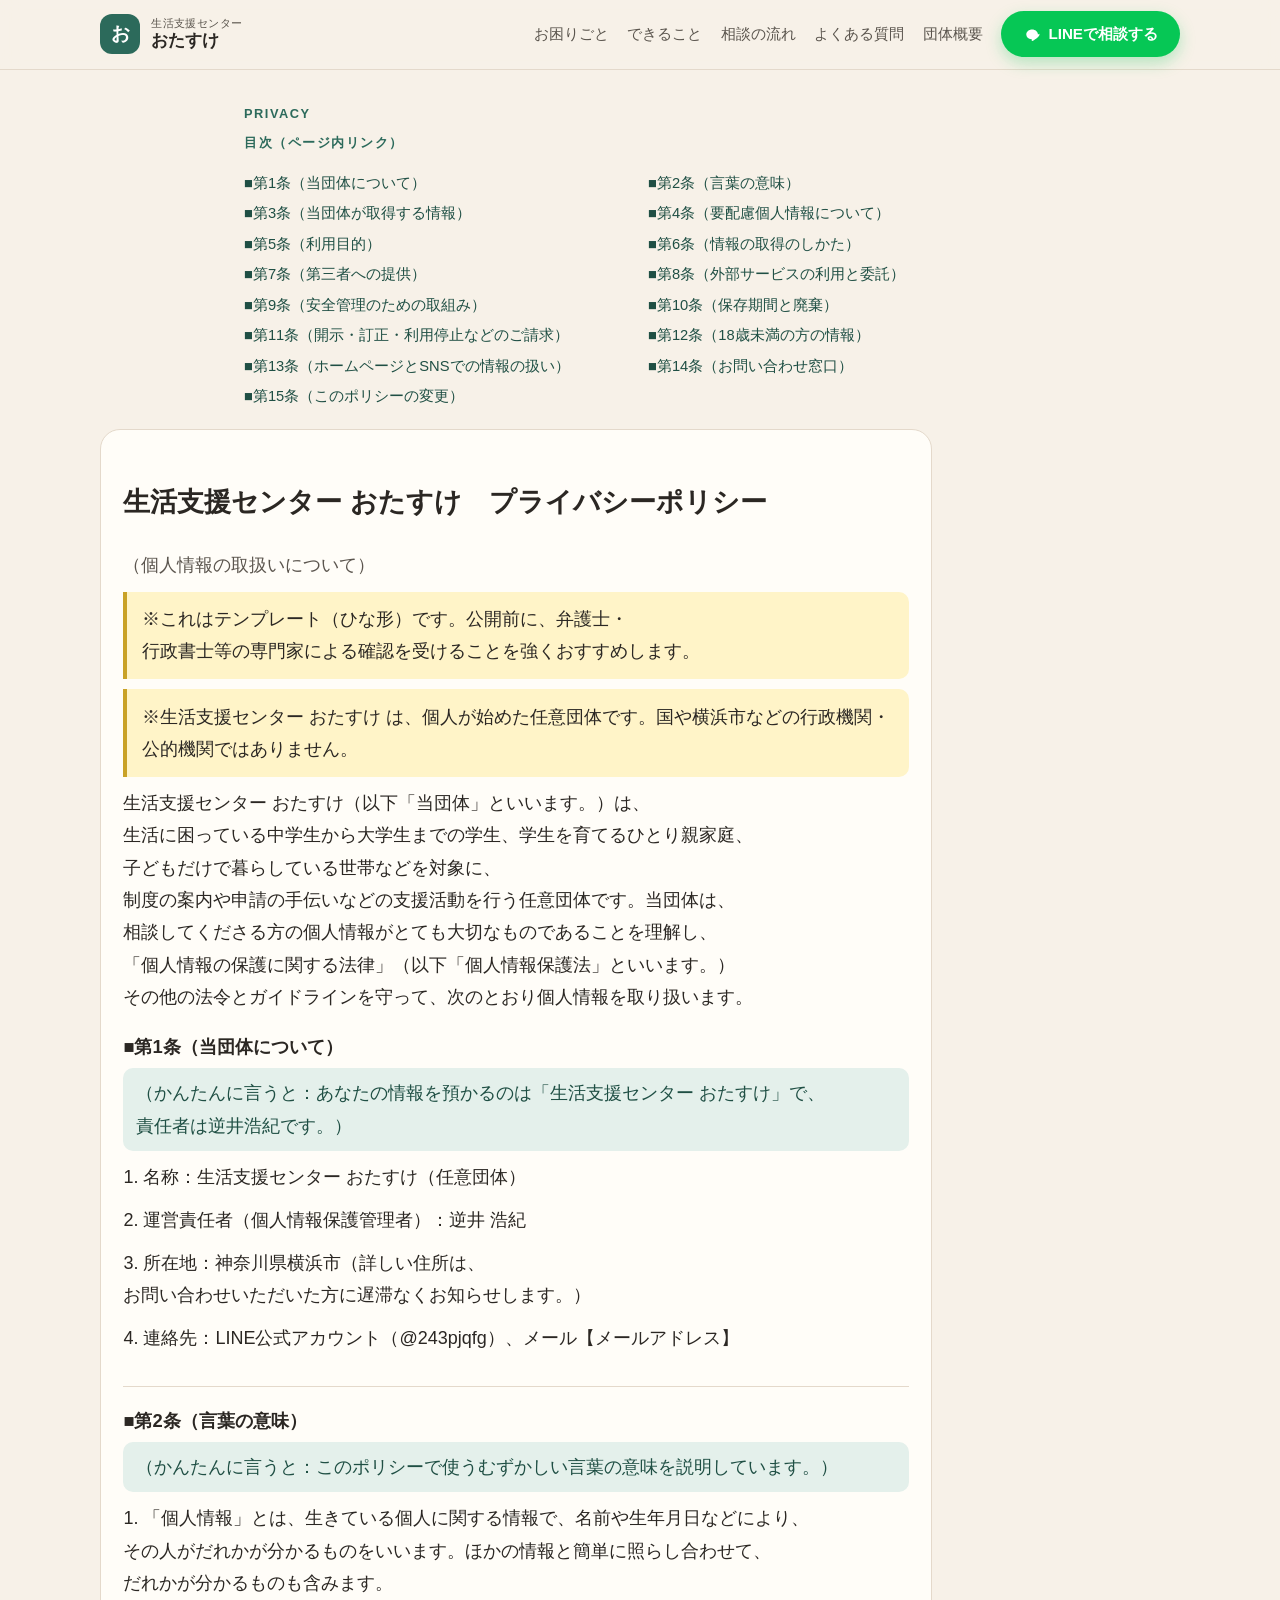
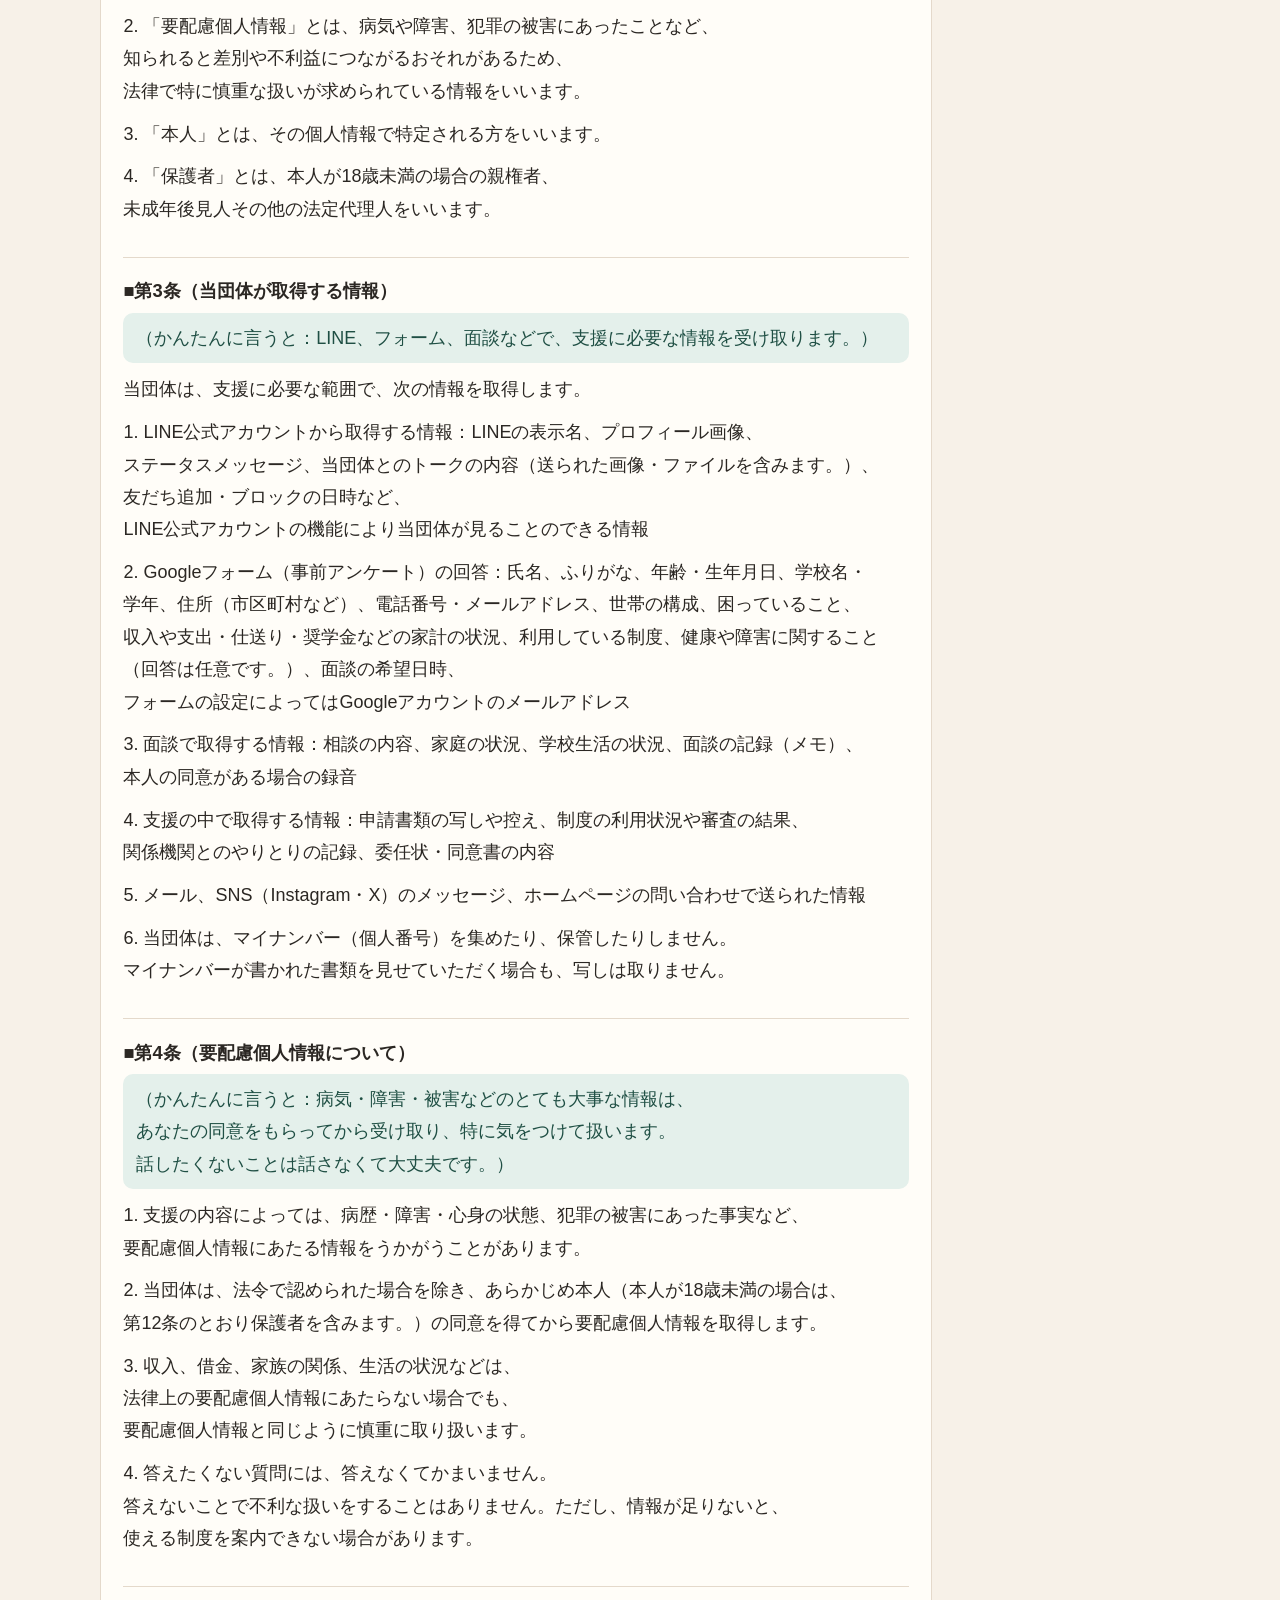
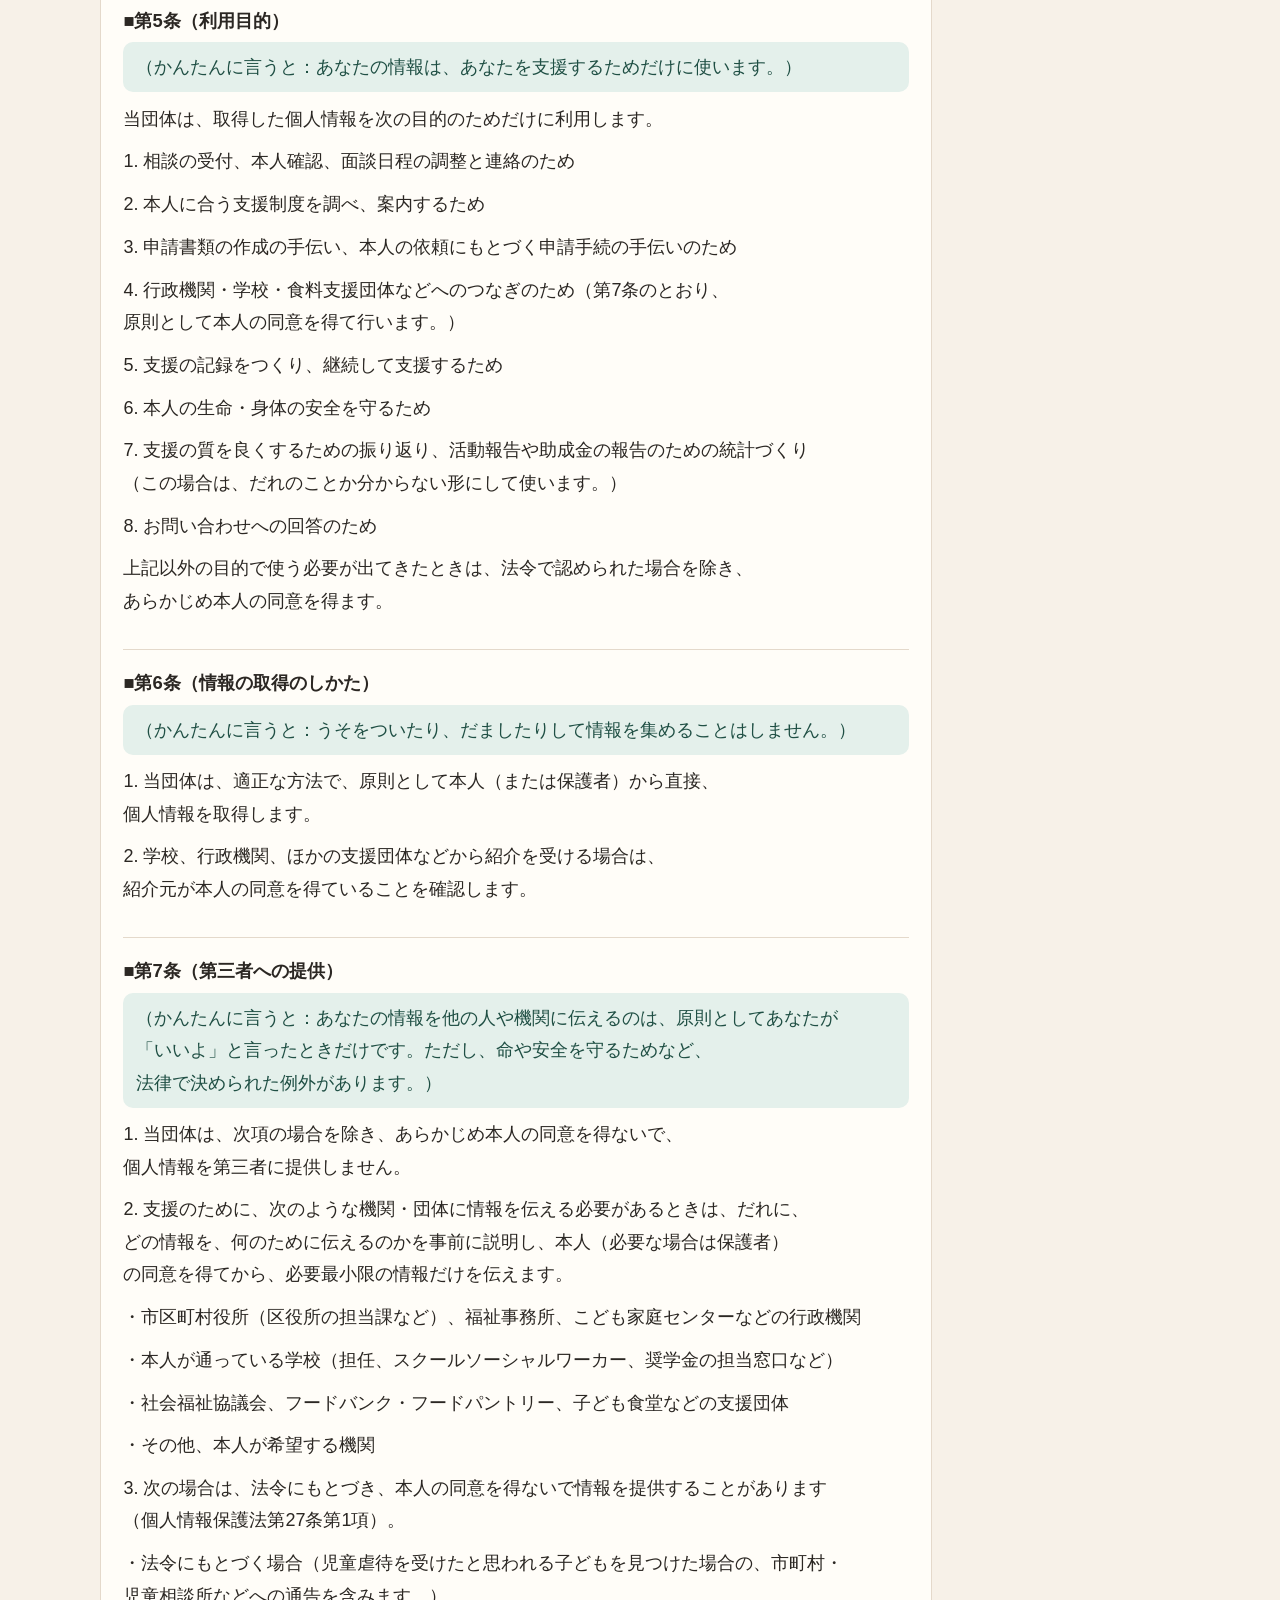
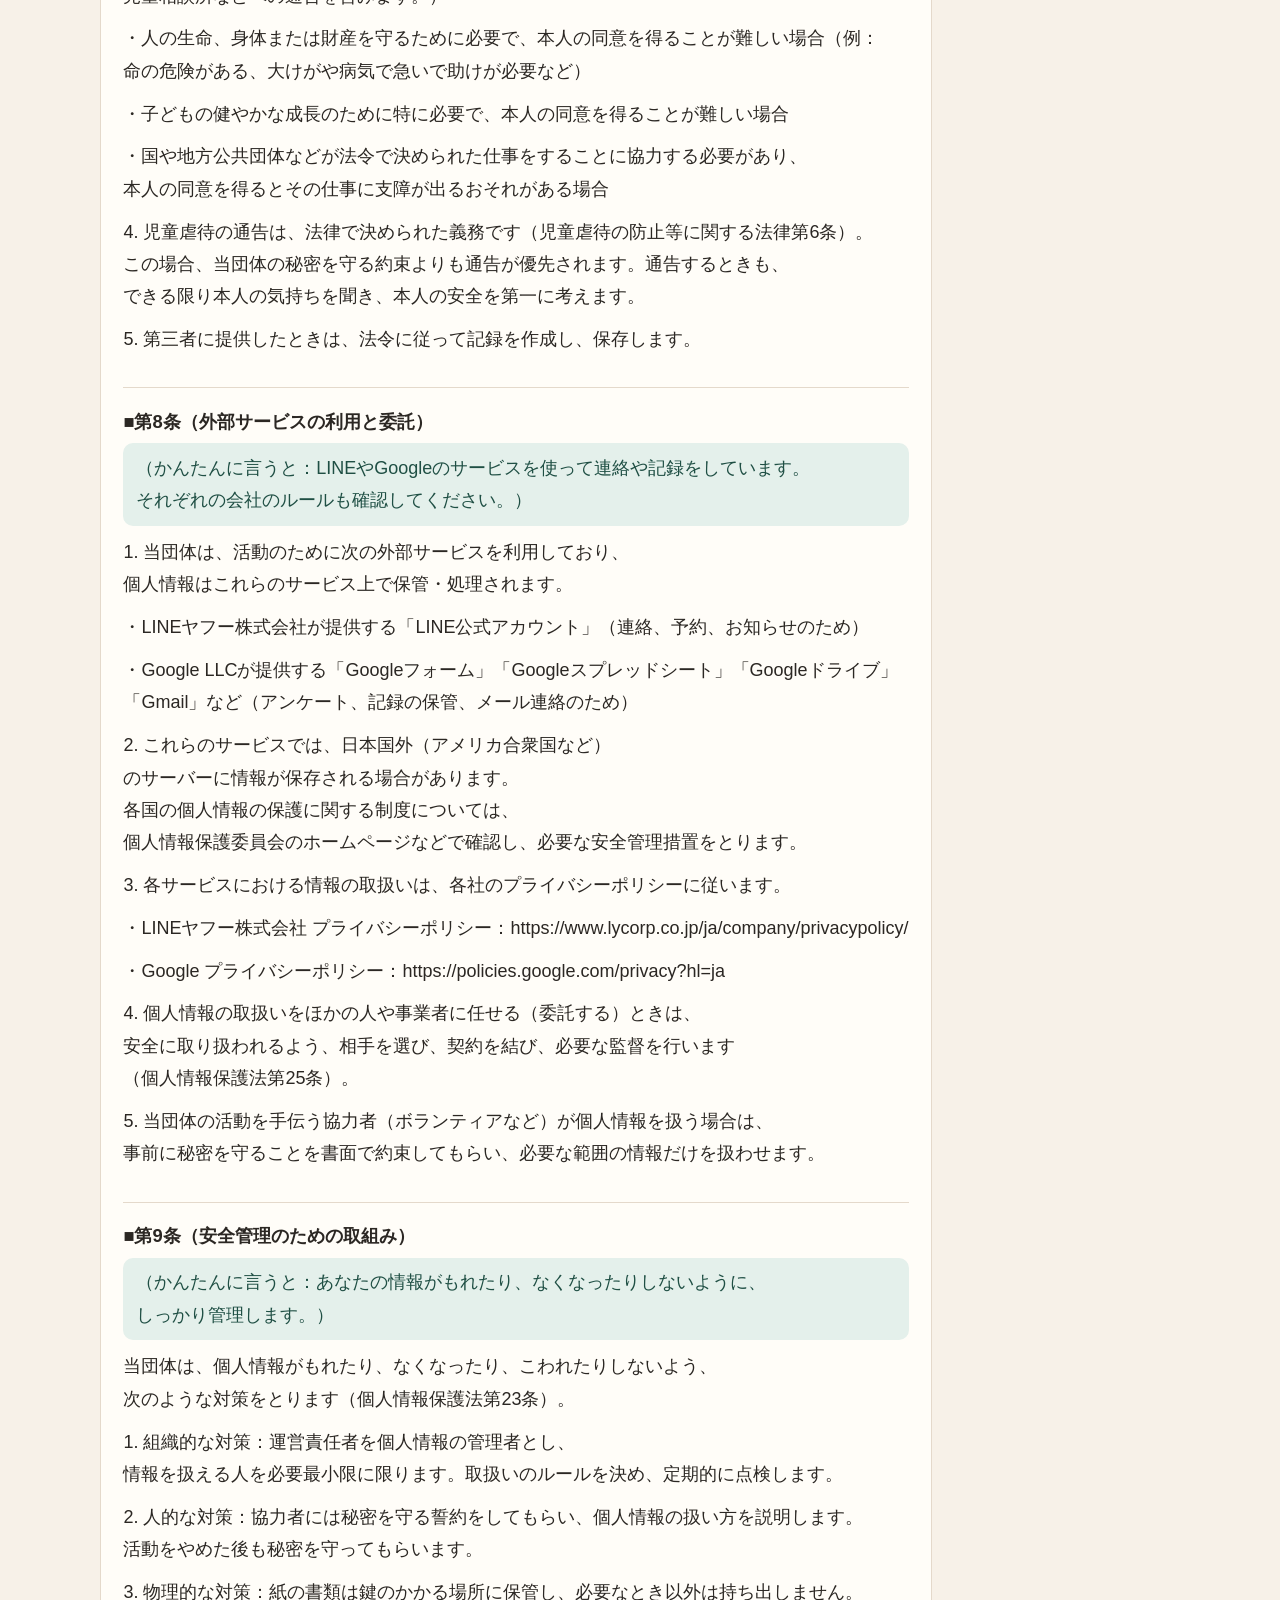
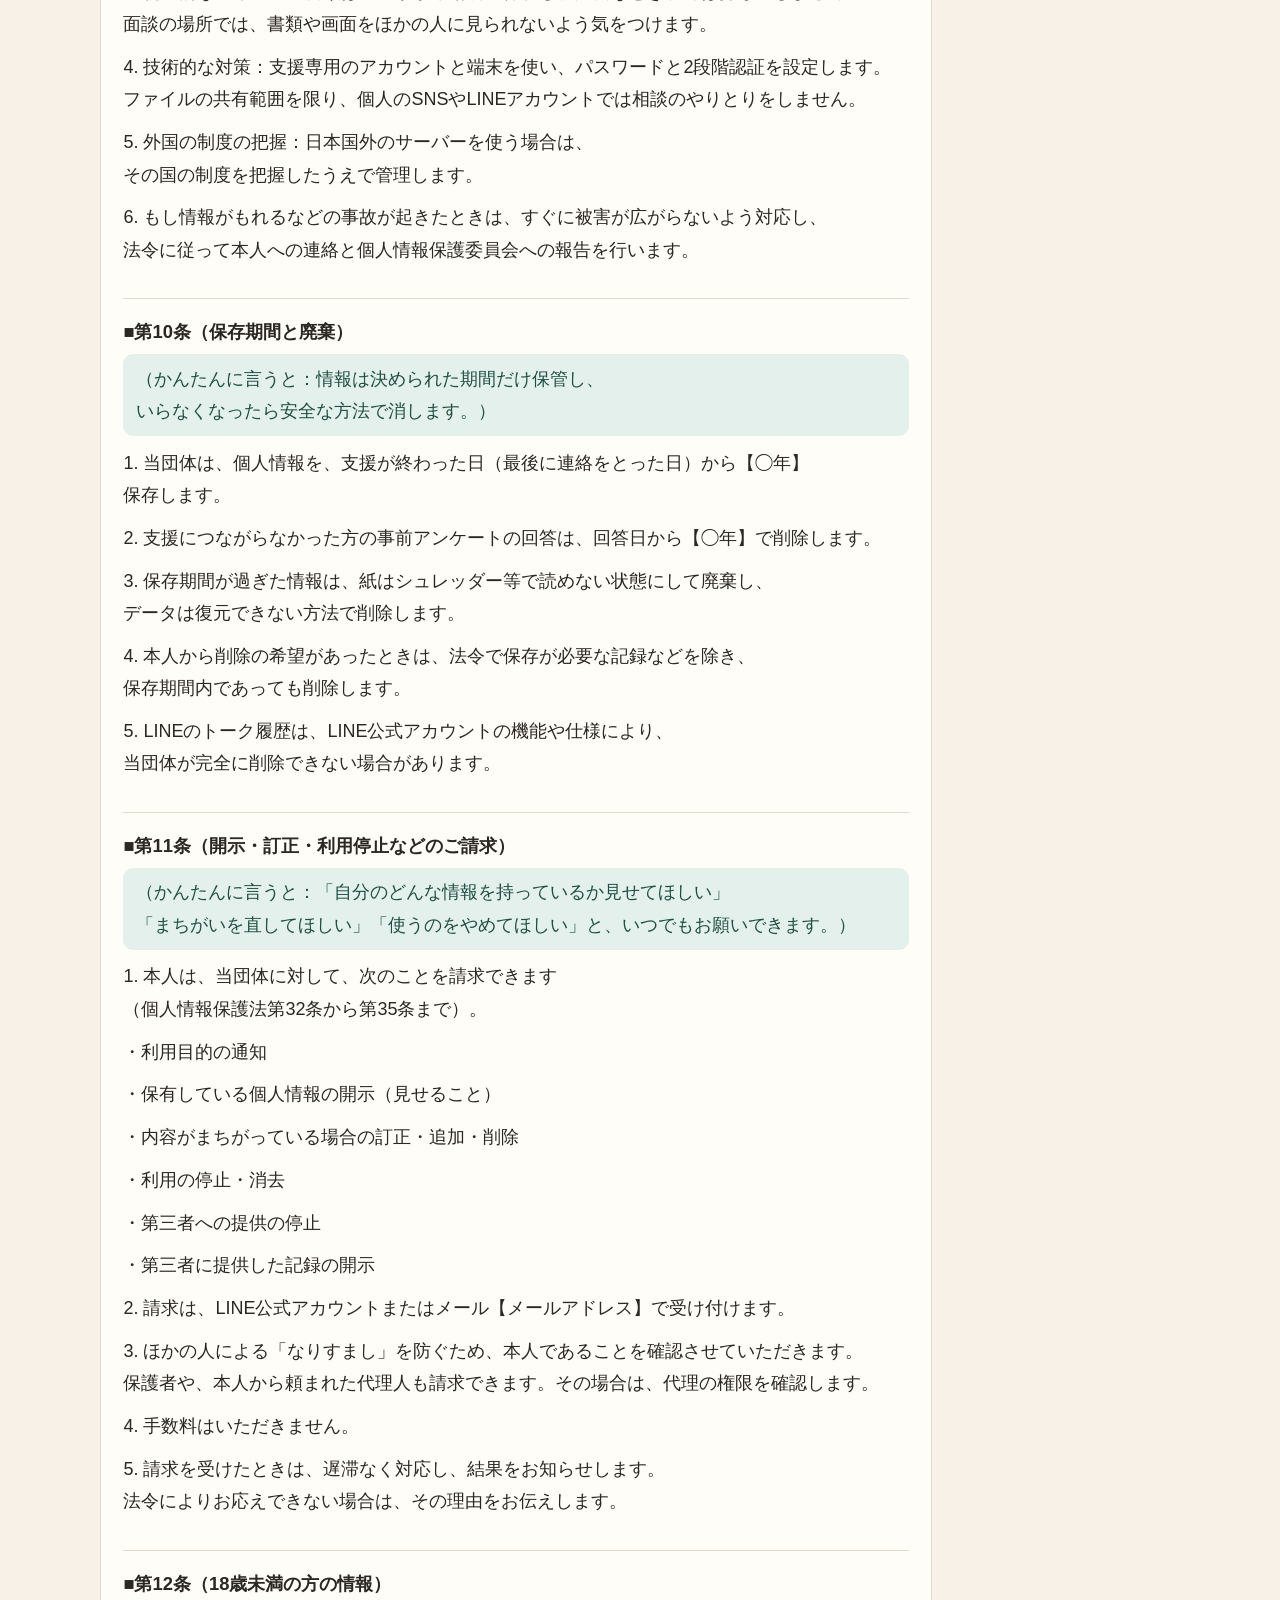
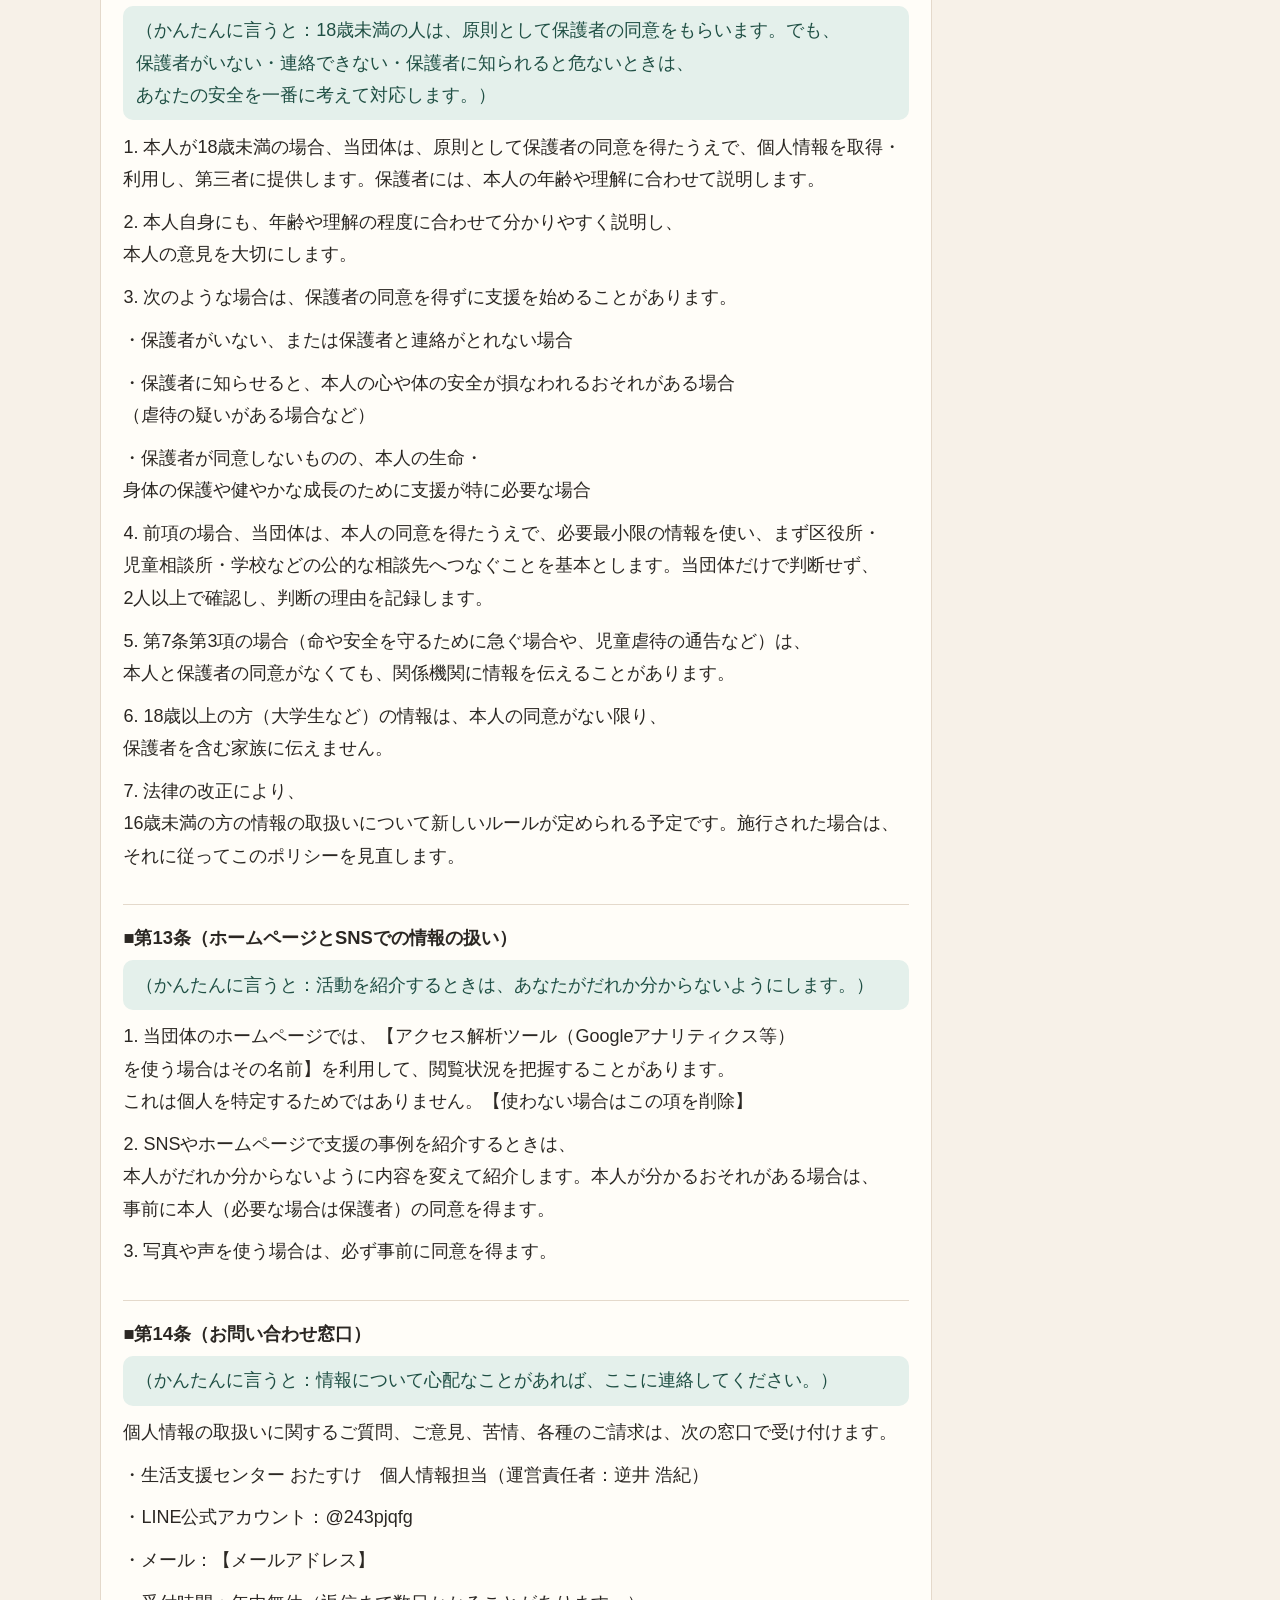
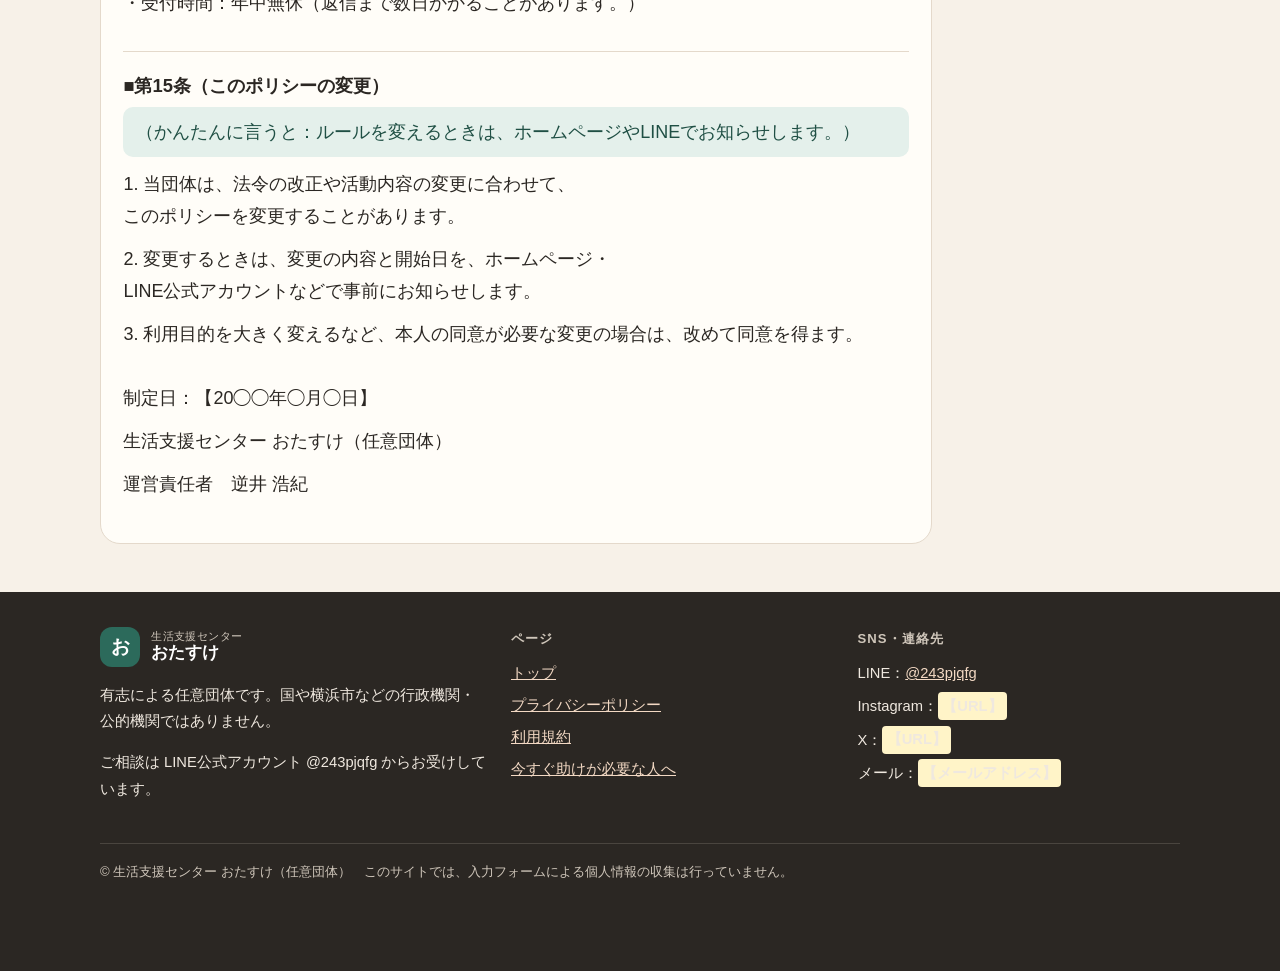
==== commit 0def7c53: "Set reception hours to 年中無休" ====
--- a/privacy.html
+++ b/privacy.html
@@ -215,7 +215,7 @@
 <p class="clause">・生活支援センター おたすけ　個人情報担当（運営責任者：逆井 浩紀）</p>
 <p class="clause">・LINE公式アカウント：@243pjqfg</p>
 <p class="clause">・メール：【メールアドレス】</p>
-<p class="clause">・受付時間：【受付曜日・時間】（返信まで数日かかることがあります。）</p>
+<p class="clause">・受付時間：年中無休（返信まで数日かかることがあります。）</p>
 </section>
 <section id="art-15">
 <h2>■第15条（このポリシーの変更）</h2>
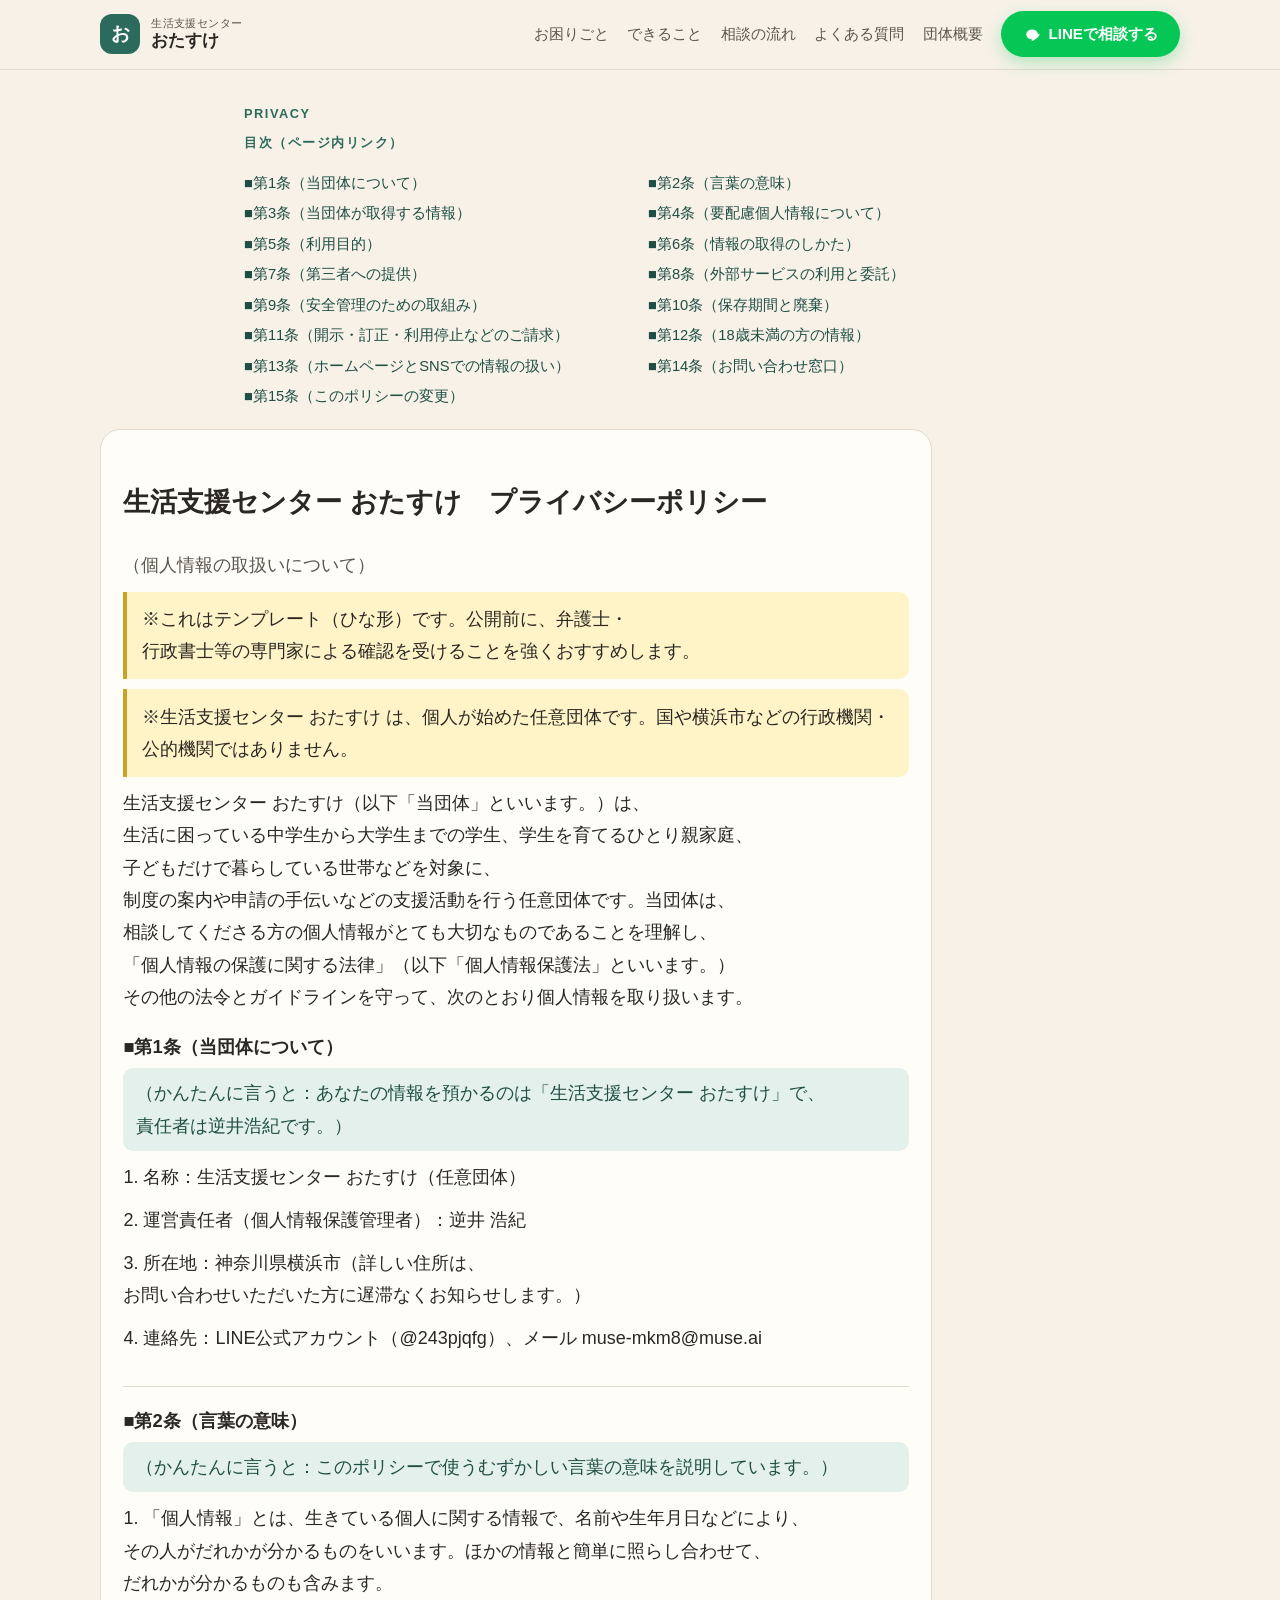
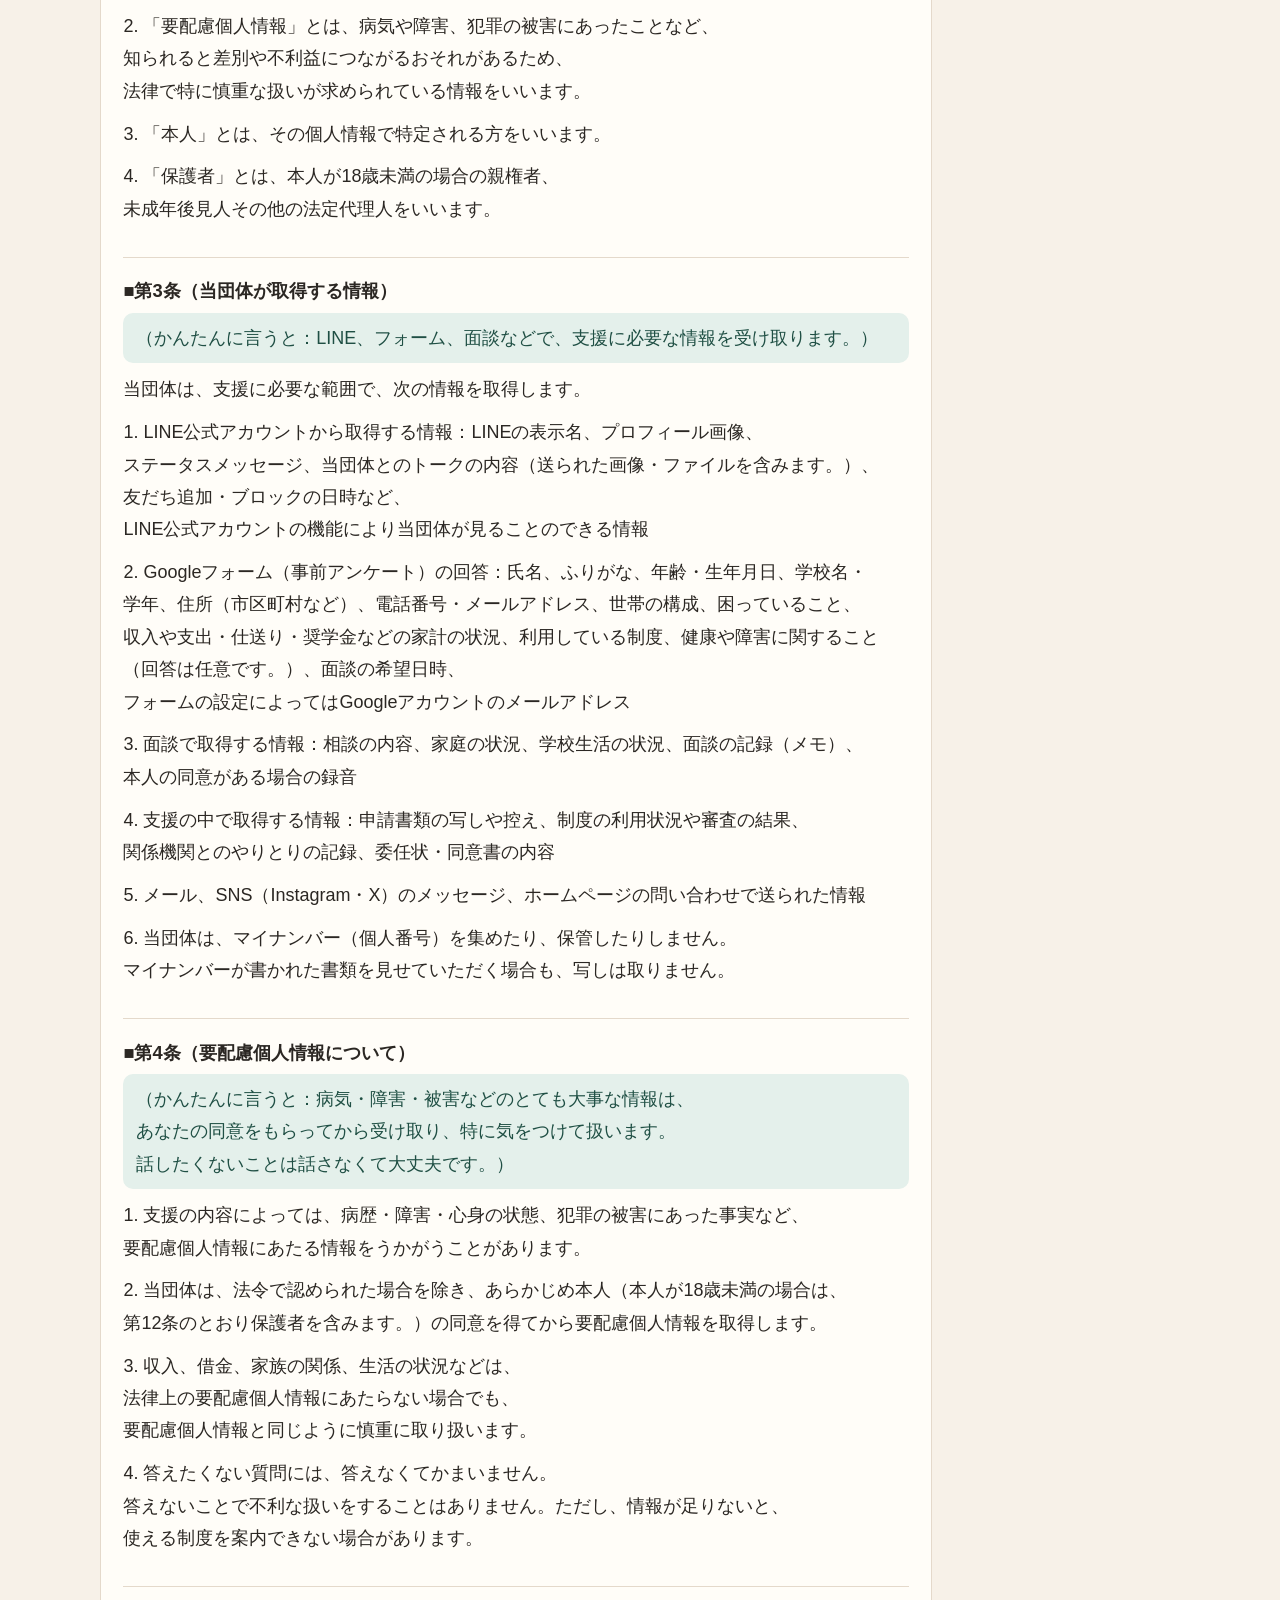
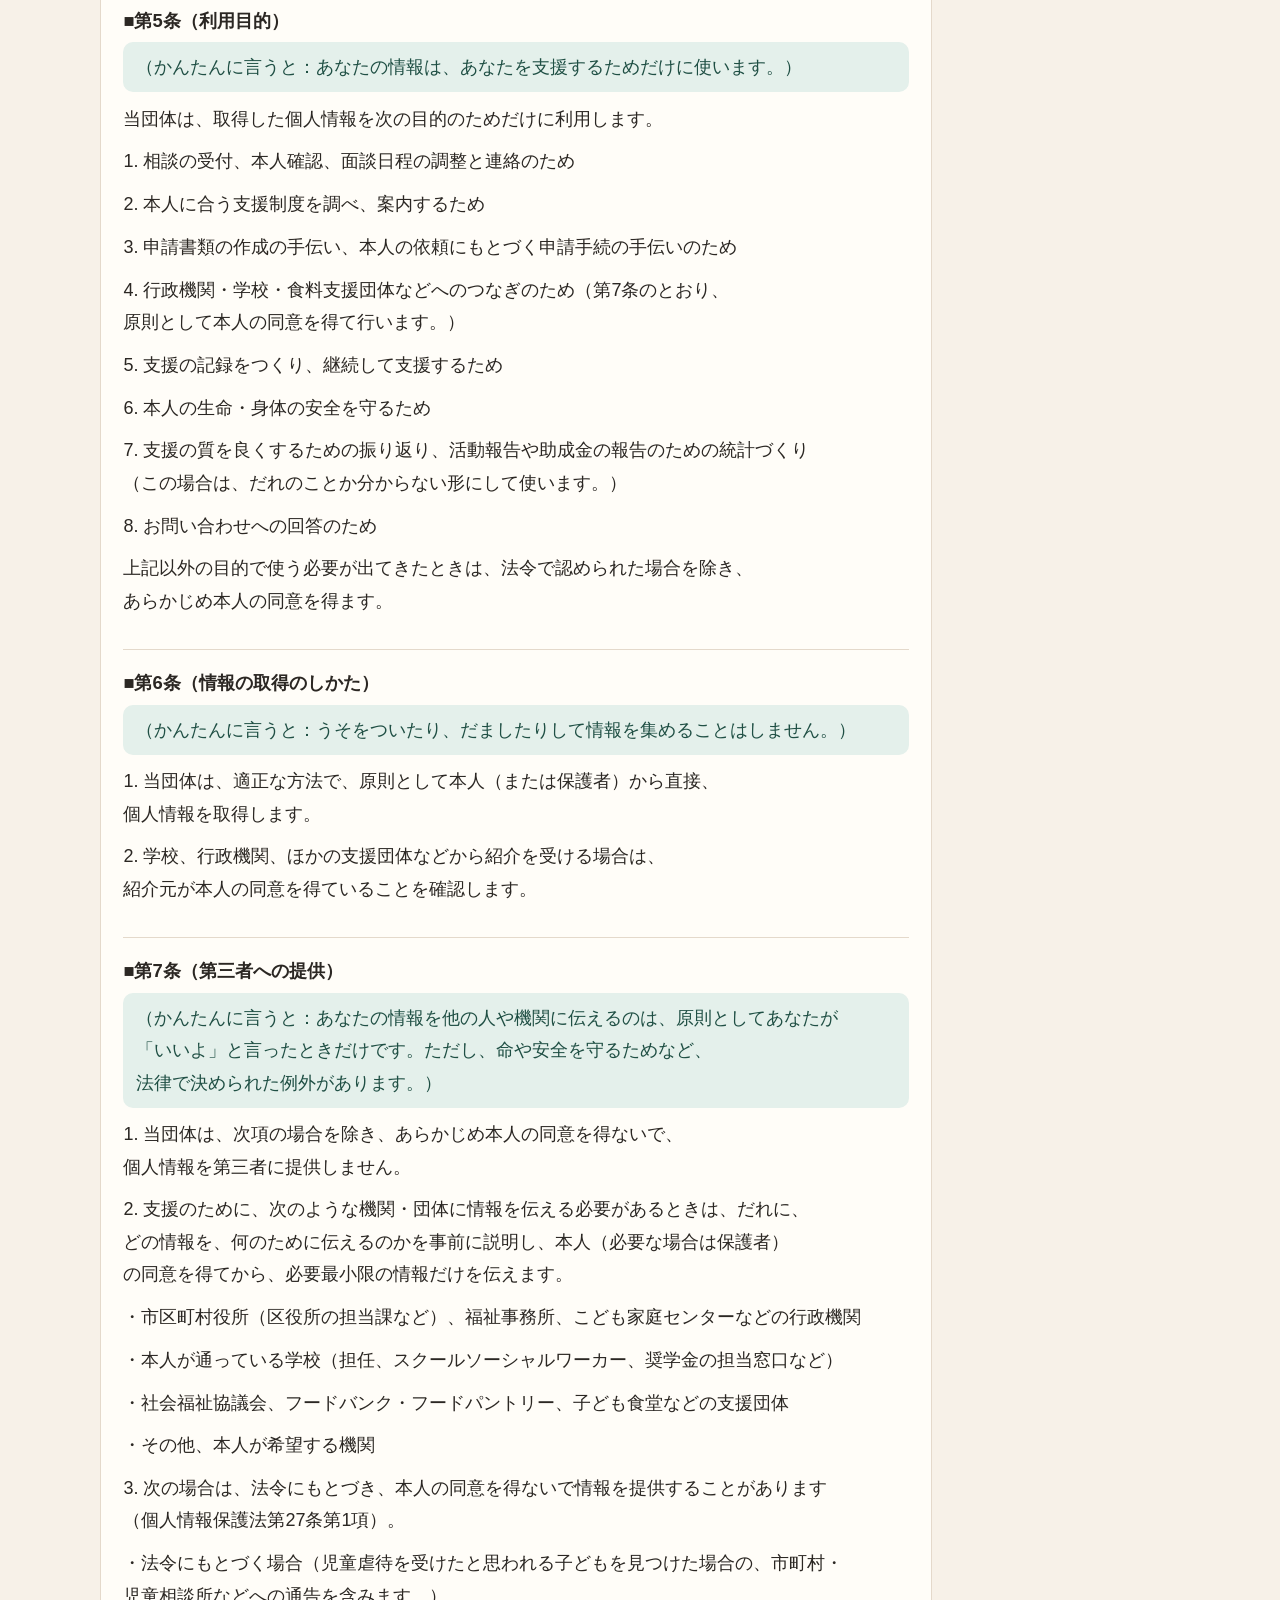
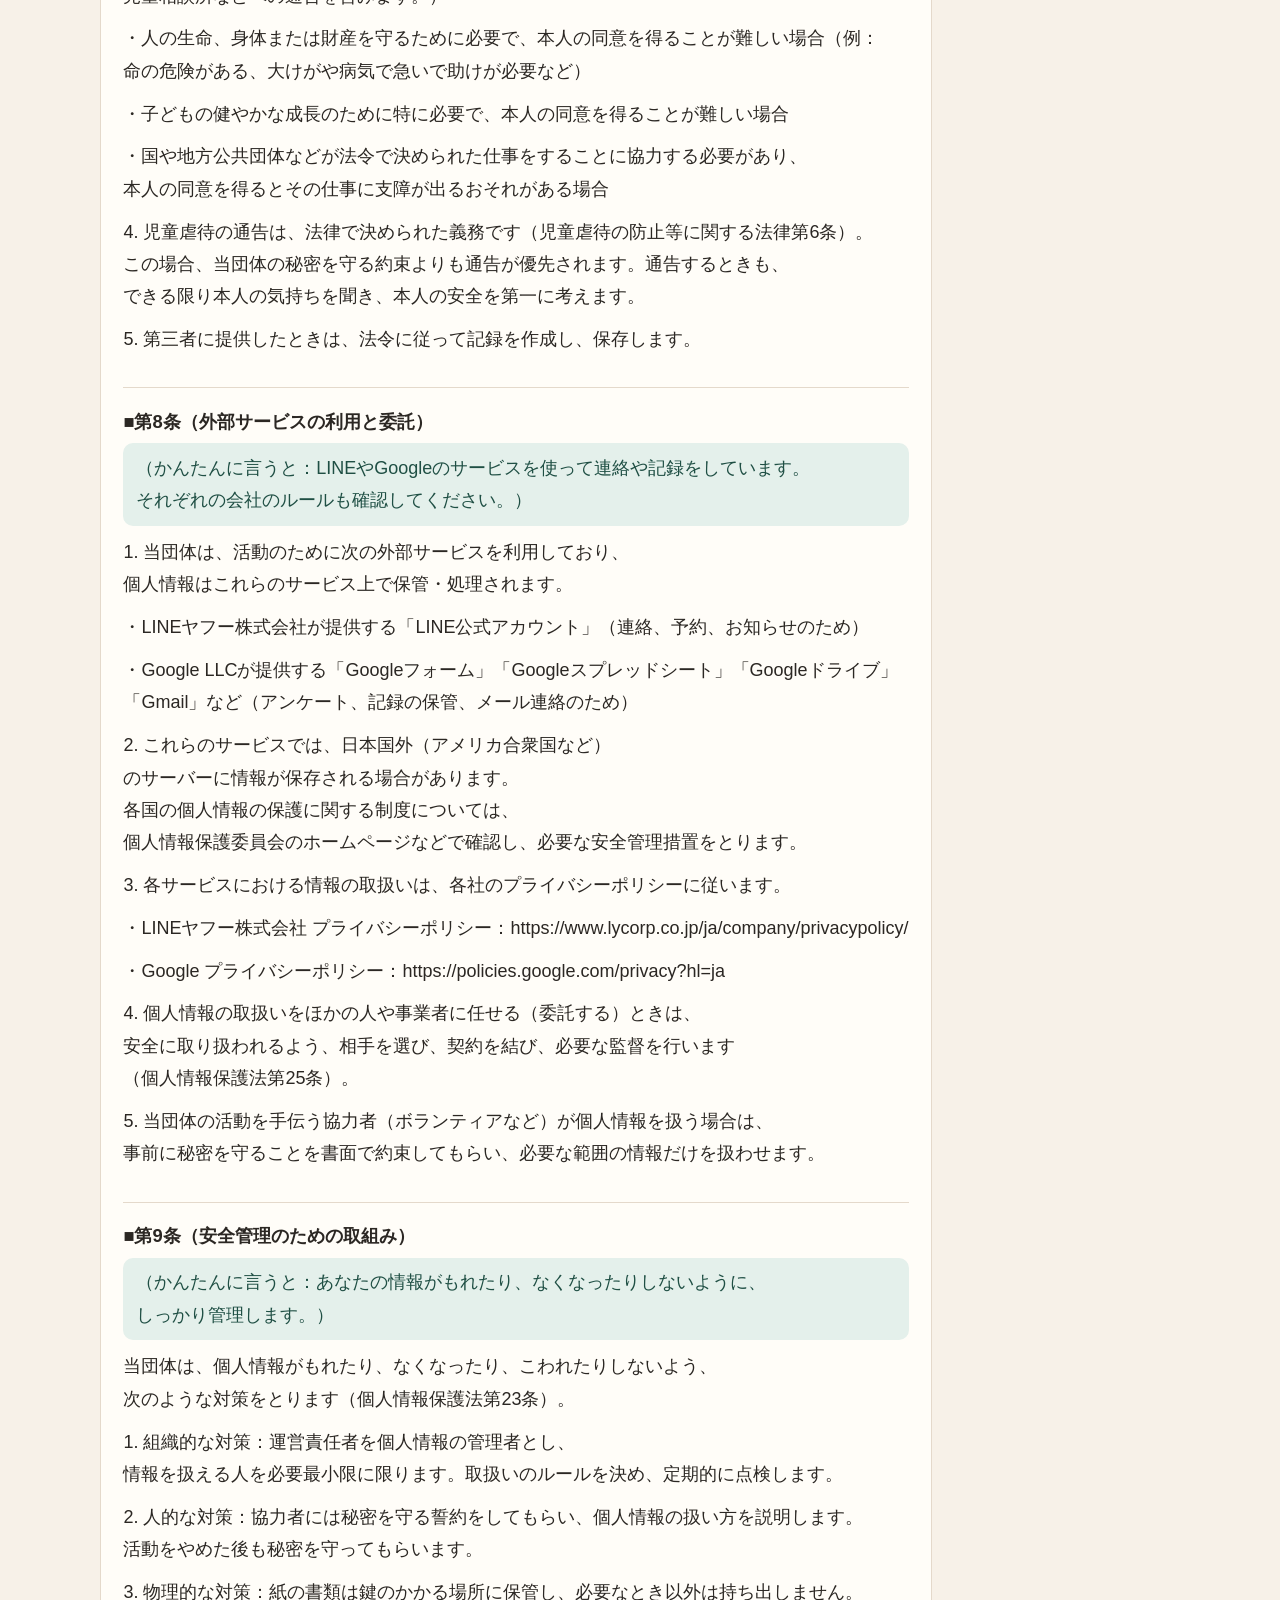
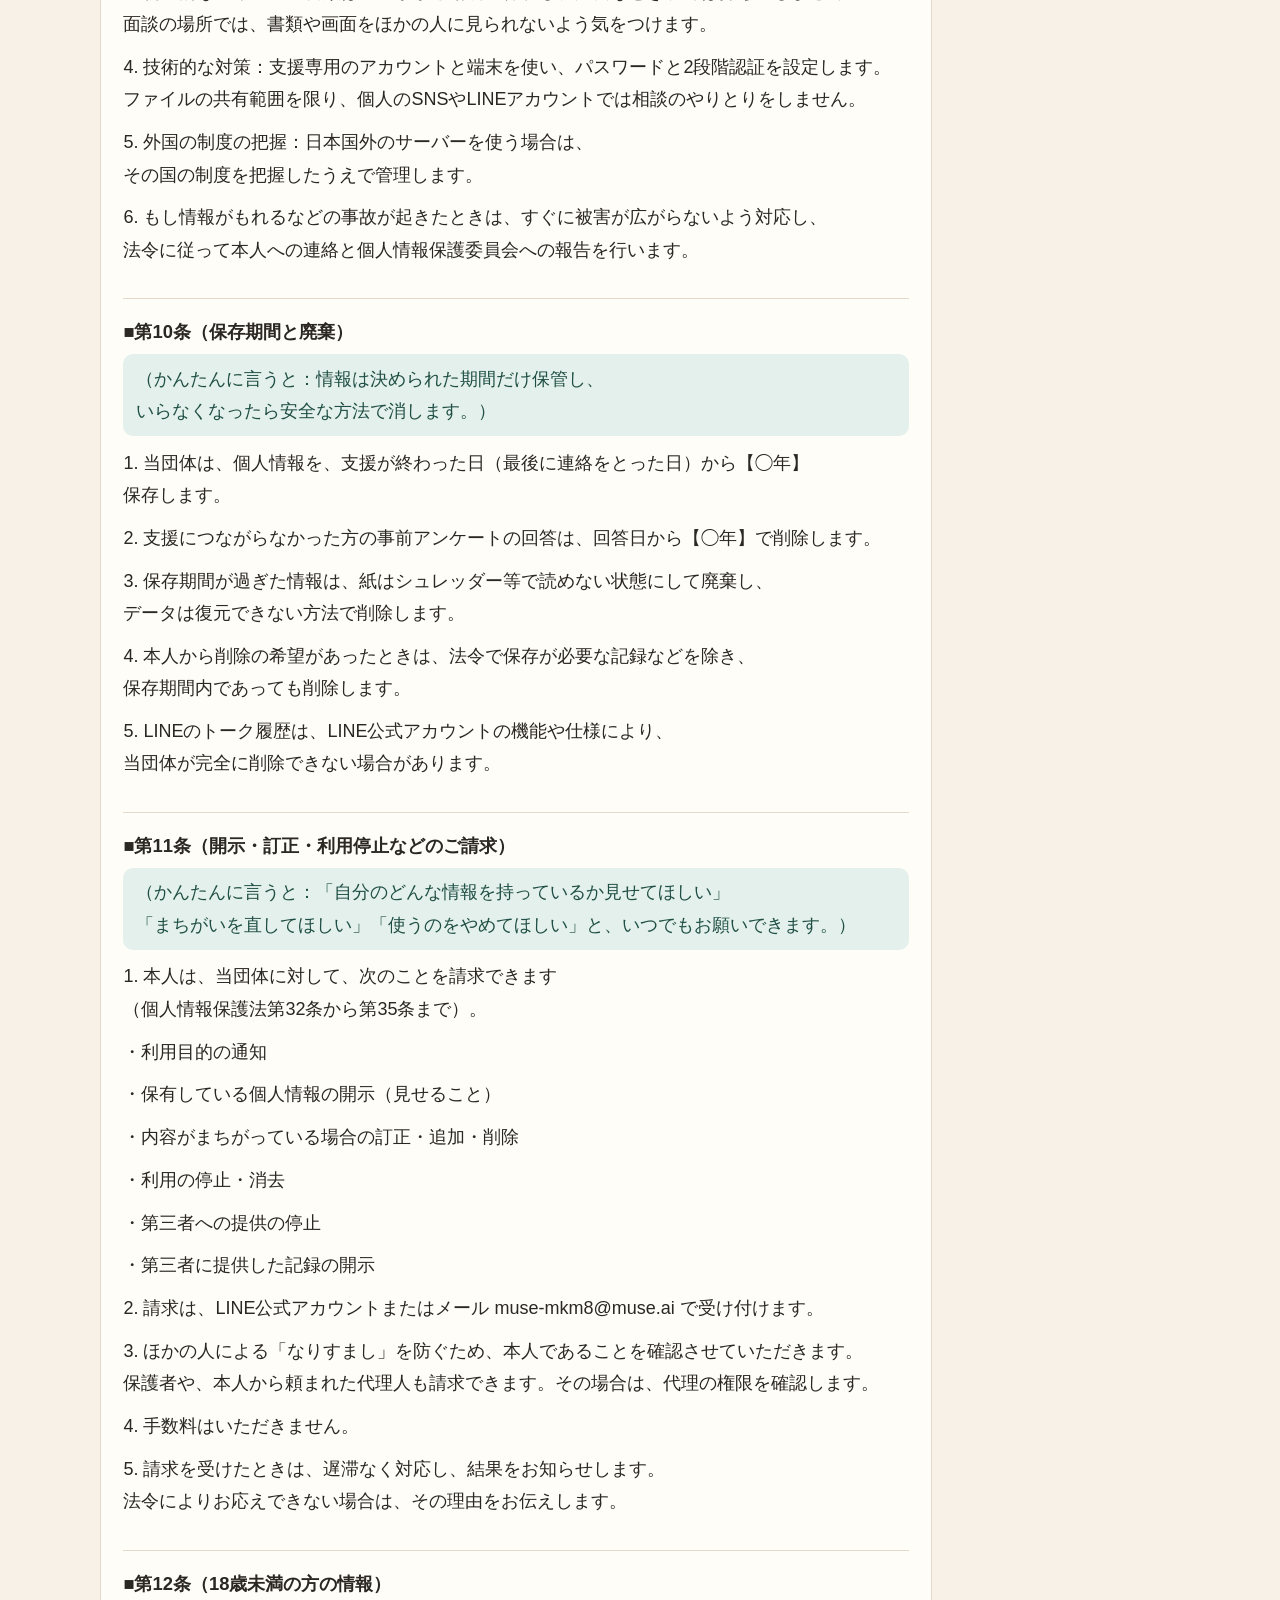
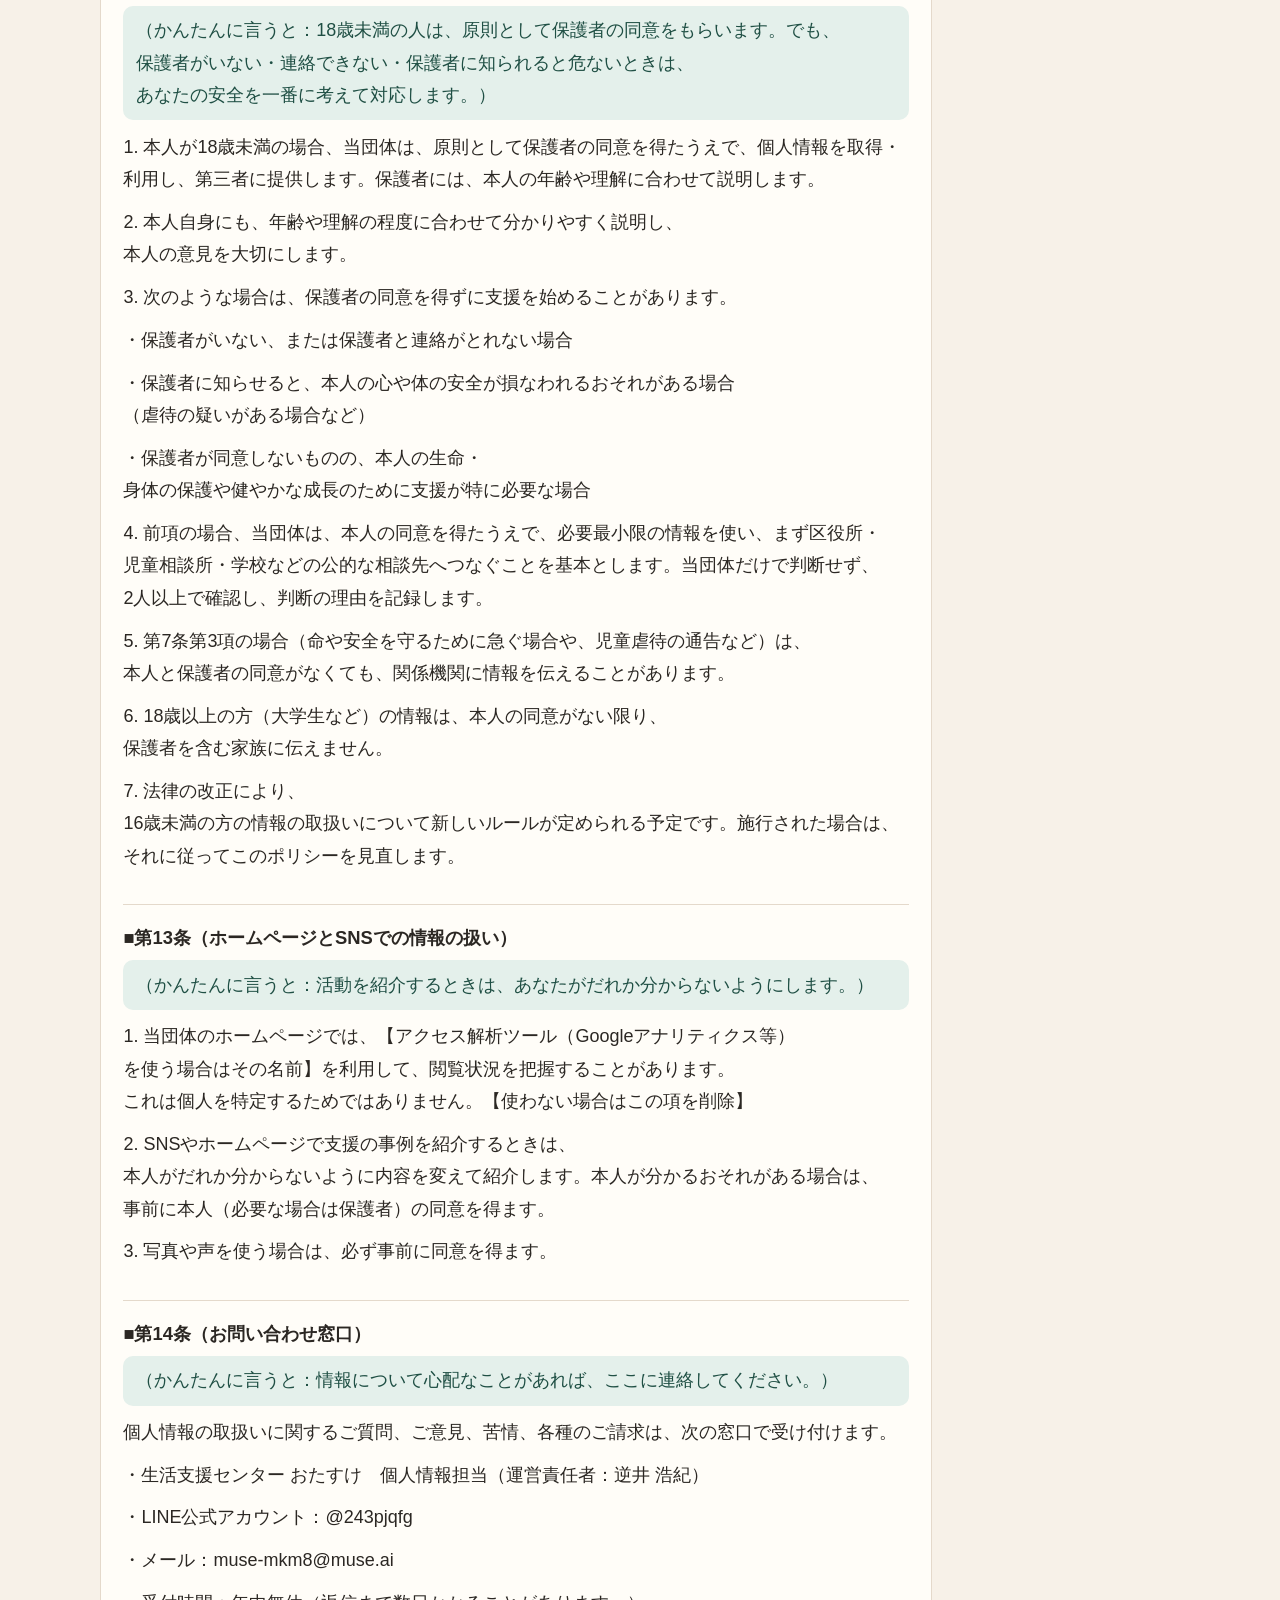
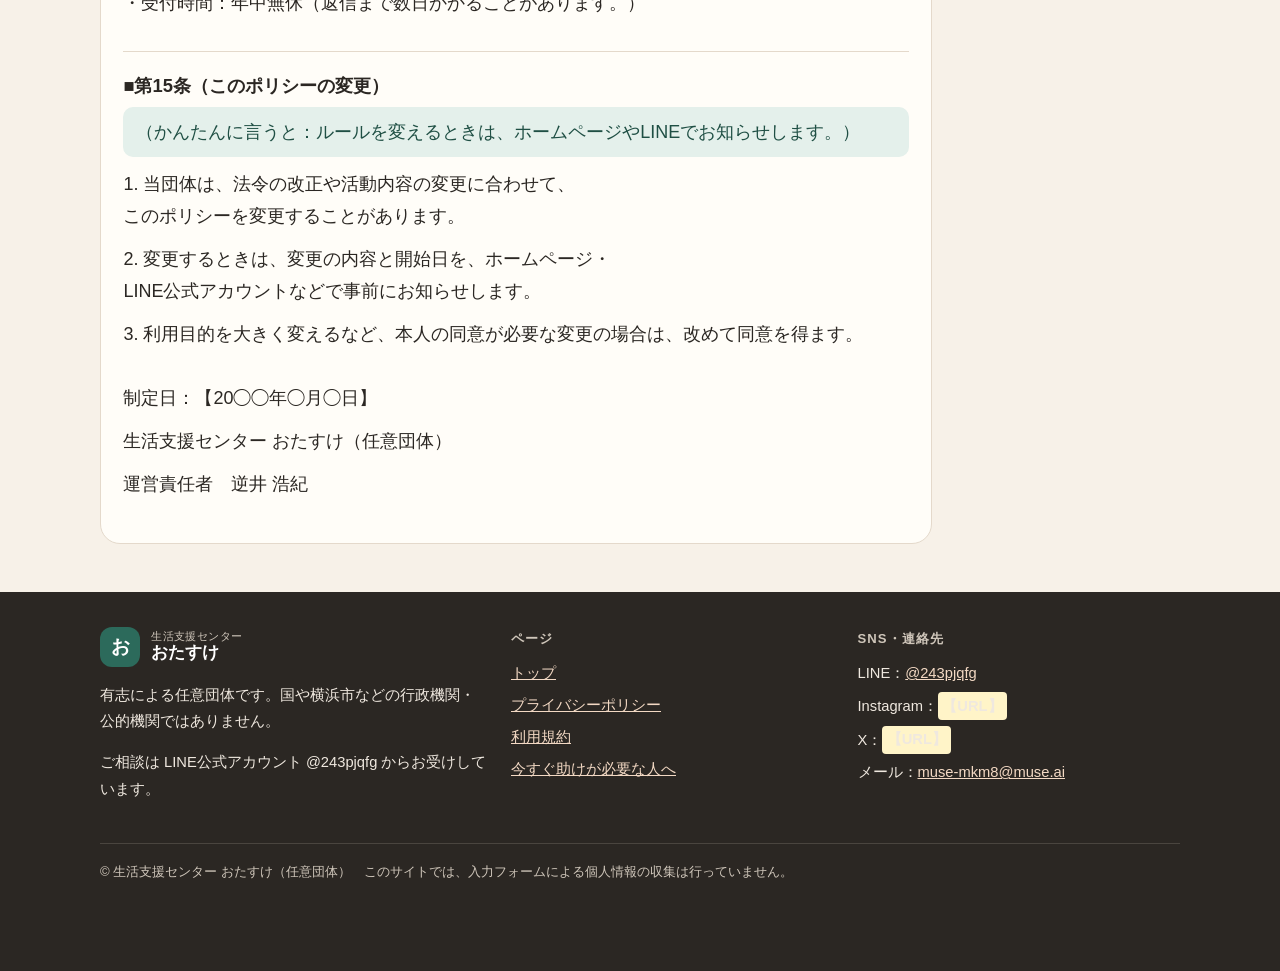
==== commit 152d5b74: "Add official contact email muse-mkm8@muse.ai" ====
--- a/privacy.html
+++ b/privacy.html
@@ -73,7 +73,7 @@
 <p class="clause">1. 名称：生活支援センター おたすけ（任意団体）</p>
 <p class="clause">2. 運営責任者（個人情報保護管理者）：逆井 浩紀</p>
 <p class="clause">3. 所在地：神奈川県横浜市（詳しい住所は、お問い合わせいただいた方に遅滞なくお知らせします。）</p>
-<p class="clause">4. 連絡先：LINE公式アカウント（@243pjqfg）、メール【メールアドレス】</p>
+<p class="clause">4. 連絡先：LINE公式アカウント（@243pjqfg）、メール muse-mkm8@muse.ai</p>
 </section>
 <section id="art-2">
 <h2>■第2条（言葉の意味）</h2>
@@ -182,7 +182,7 @@
 <p class="clause">・利用の停止・消去</p>
 <p class="clause">・第三者への提供の停止</p>
 <p class="clause">・第三者に提供した記録の開示</p>
-<p class="clause">2. 請求は、LINE公式アカウントまたはメール【メールアドレス】で受け付けます。</p>
+<p class="clause">2. 請求は、LINE公式アカウントまたはメール muse-mkm8@muse.ai で受け付けます。</p>
 <p class="clause">3. ほかの人による「なりすまし」を防ぐため、本人であることを確認させていただきます。保護者や、本人から頼まれた代理人も請求できます。その場合は、代理の権限を確認します。</p>
 <p class="clause">4. 手数料はいただきません。</p>
 <p class="clause">5. 請求を受けたときは、遅滞なく対応し、結果をお知らせします。法令によりお応えできない場合は、その理由をお伝えします。</p>
@@ -214,7 +214,7 @@
 <p>個人情報の取扱いに関するご質問、ご意見、苦情、各種のご請求は、次の窓口で受け付けます。</p>
 <p class="clause">・生活支援センター おたすけ　個人情報担当（運営責任者：逆井 浩紀）</p>
 <p class="clause">・LINE公式アカウント：@243pjqfg</p>
-<p class="clause">・メール：【メールアドレス】</p>
+<p class="clause">・メール：muse-mkm8@muse.ai</p>
 <p class="clause">・受付時間：年中無休（返信まで数日かかることがあります。）</p>
 </section>
 <section id="art-15">
@@ -261,7 +261,7 @@
           <li>LINE：<a href="https://line.me/R/ti/p/@243pjqfg">@243pjqfg</a></li>
           <li>Instagram：<span class="placeholder">【URL】</span></li>
           <li>X：<span class="placeholder">【URL】</span></li>
-          <li>メール：<span class="placeholder">【メールアドレス】</span></li>
+          <li>メール：<a href="mailto:muse-mkm8@muse.ai">muse-mkm8@muse.ai</a></li>
         </ul>
       </div>
     </div>
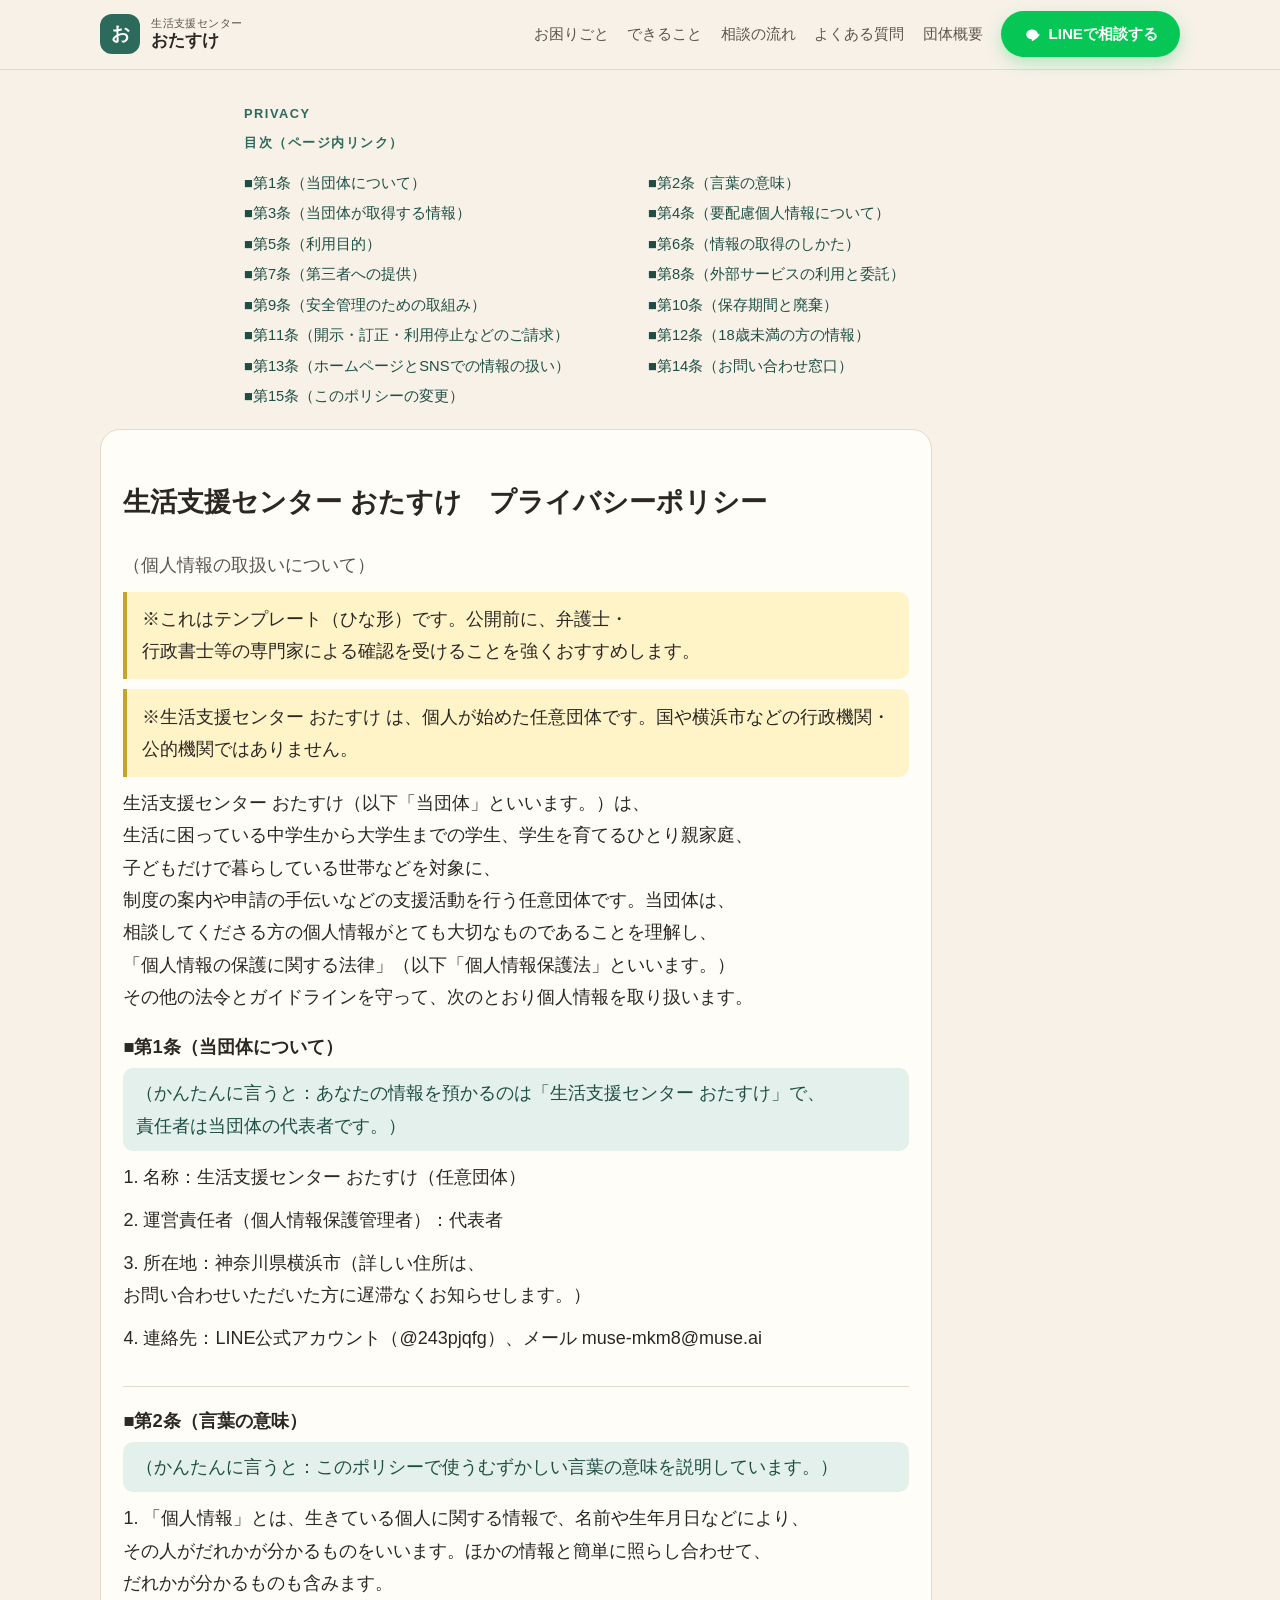
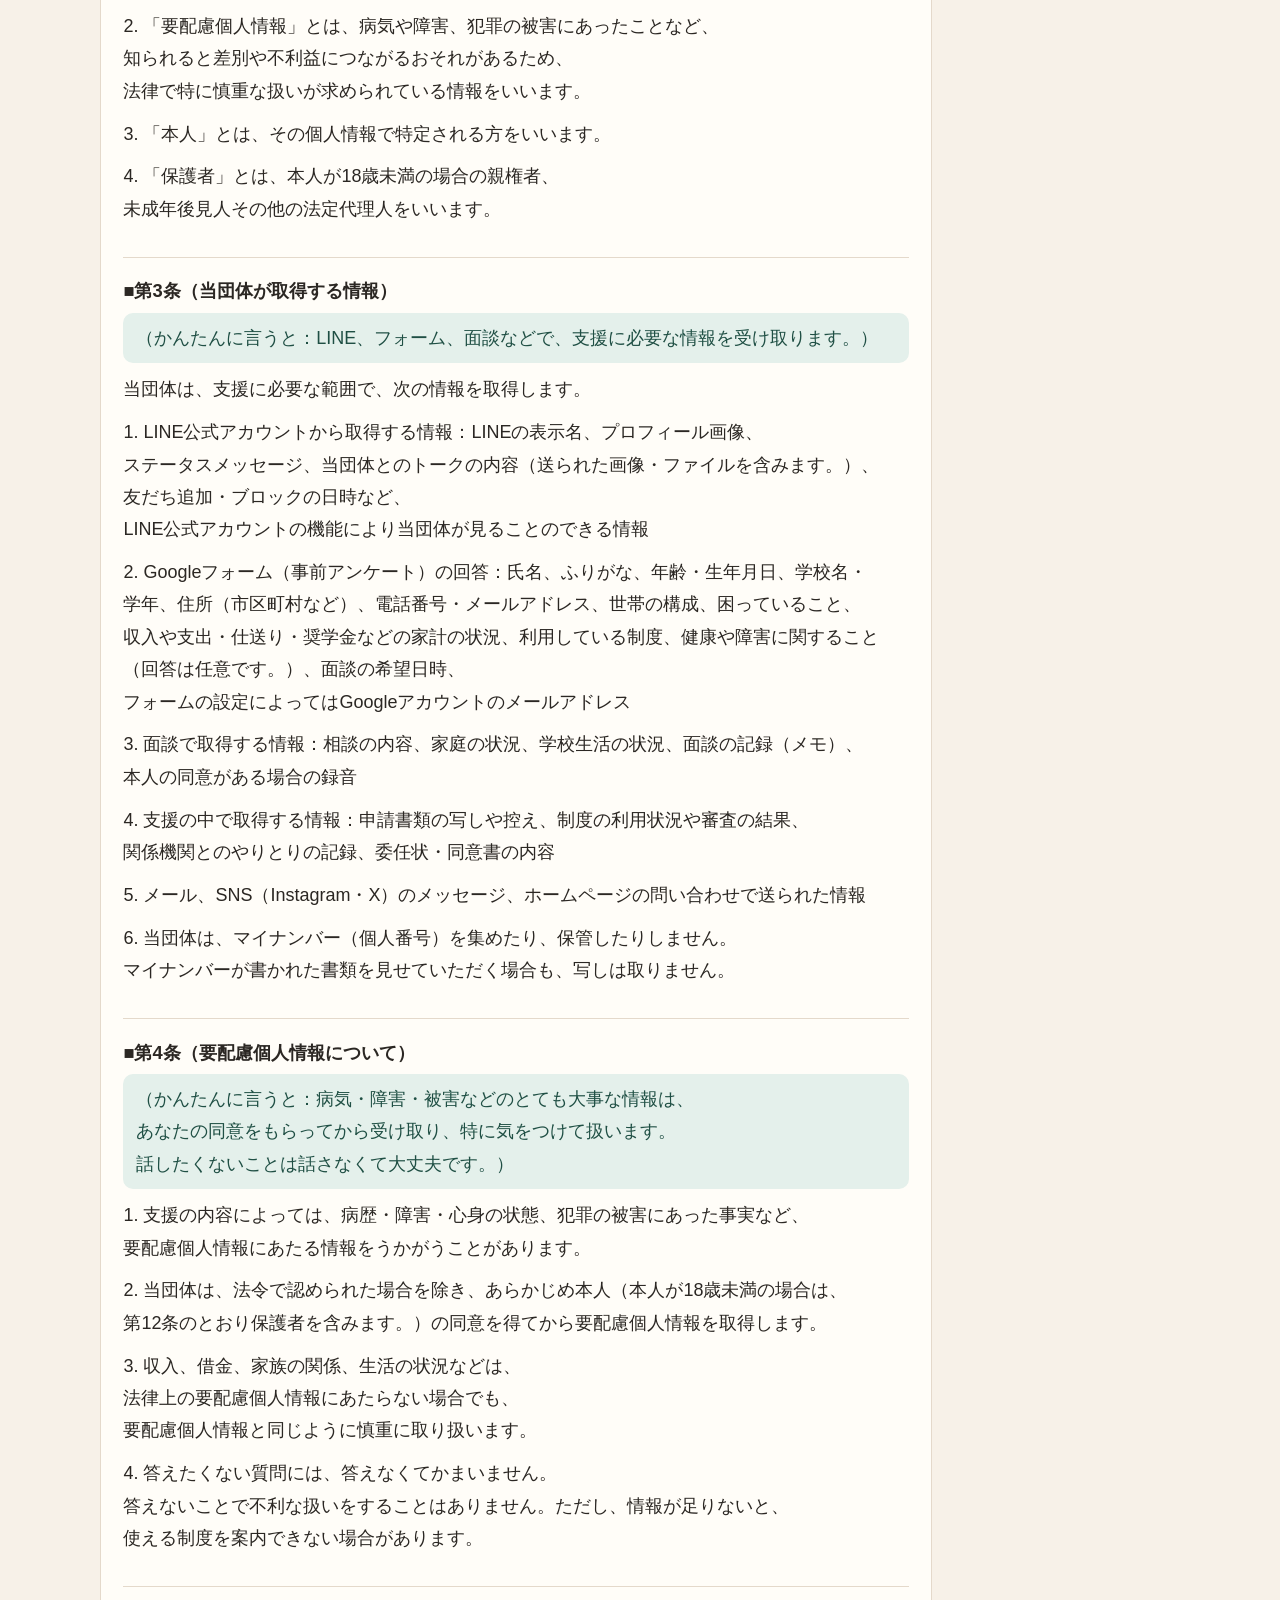
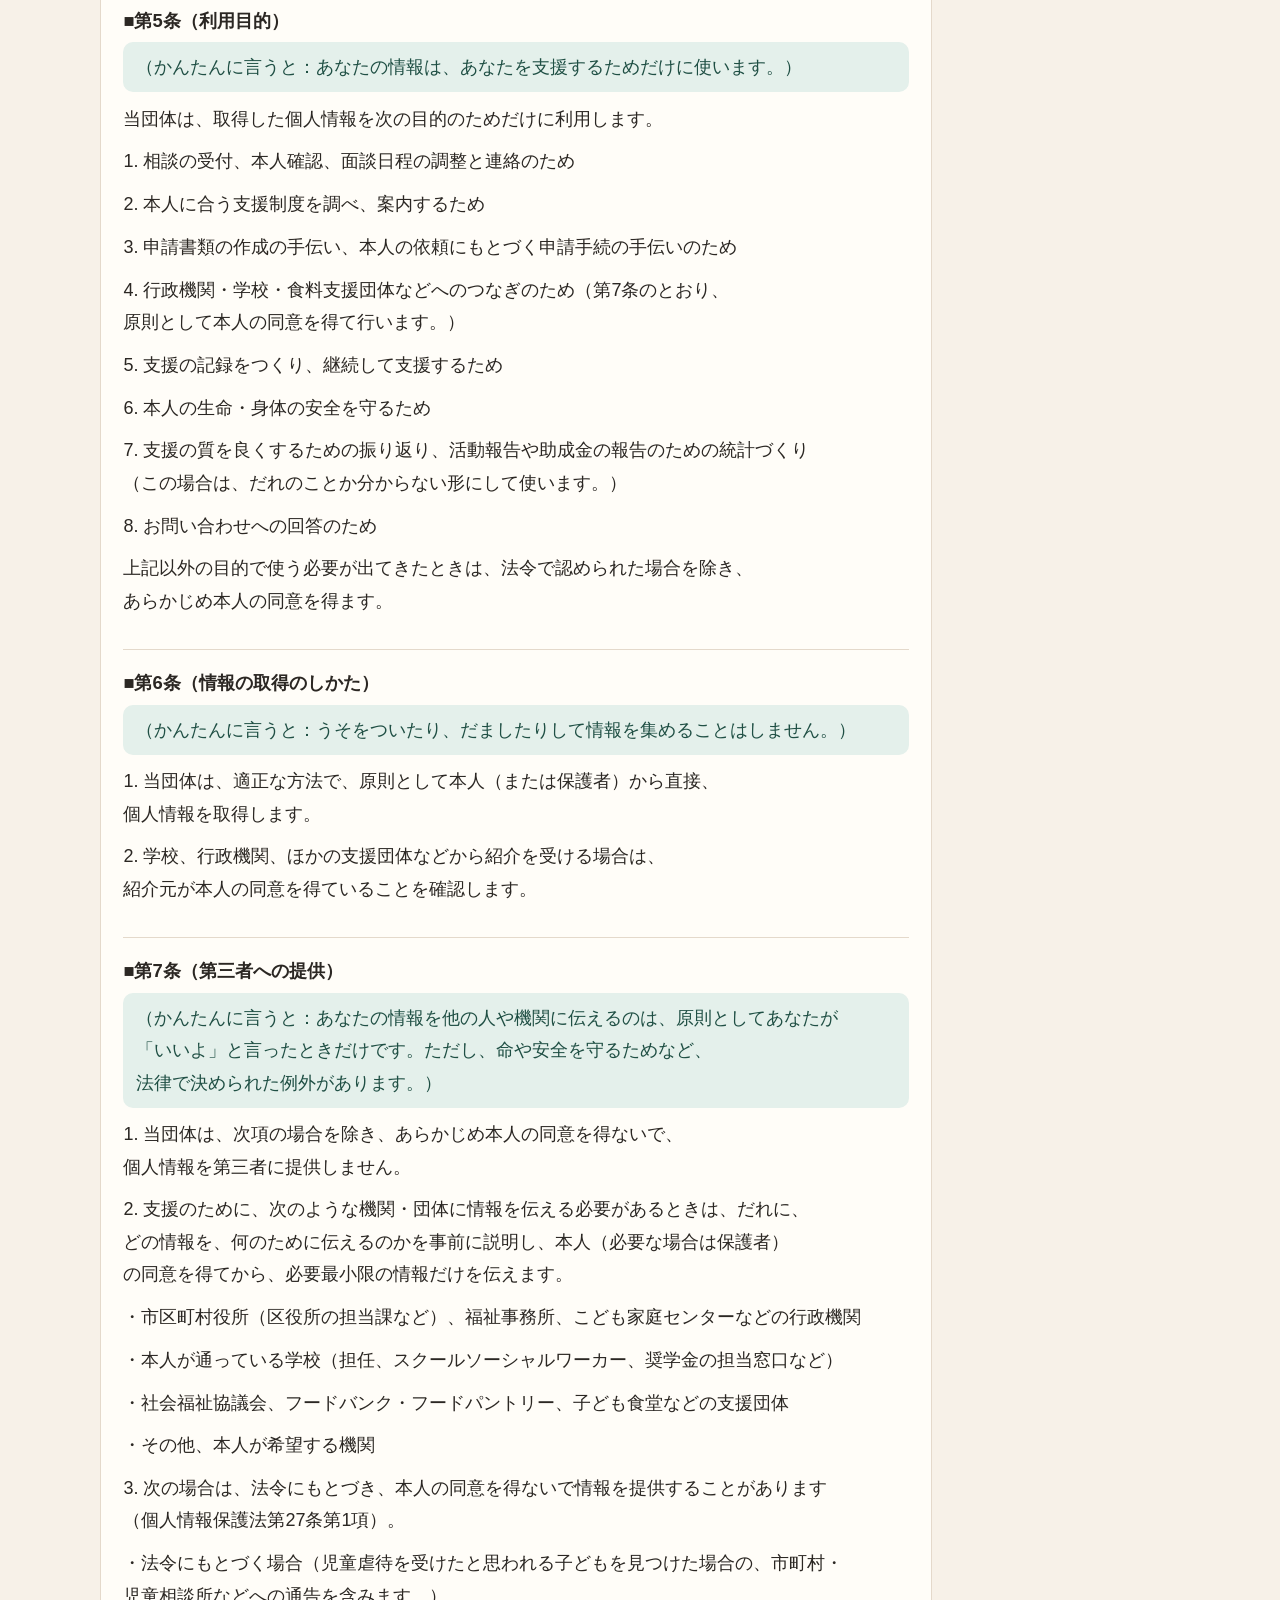
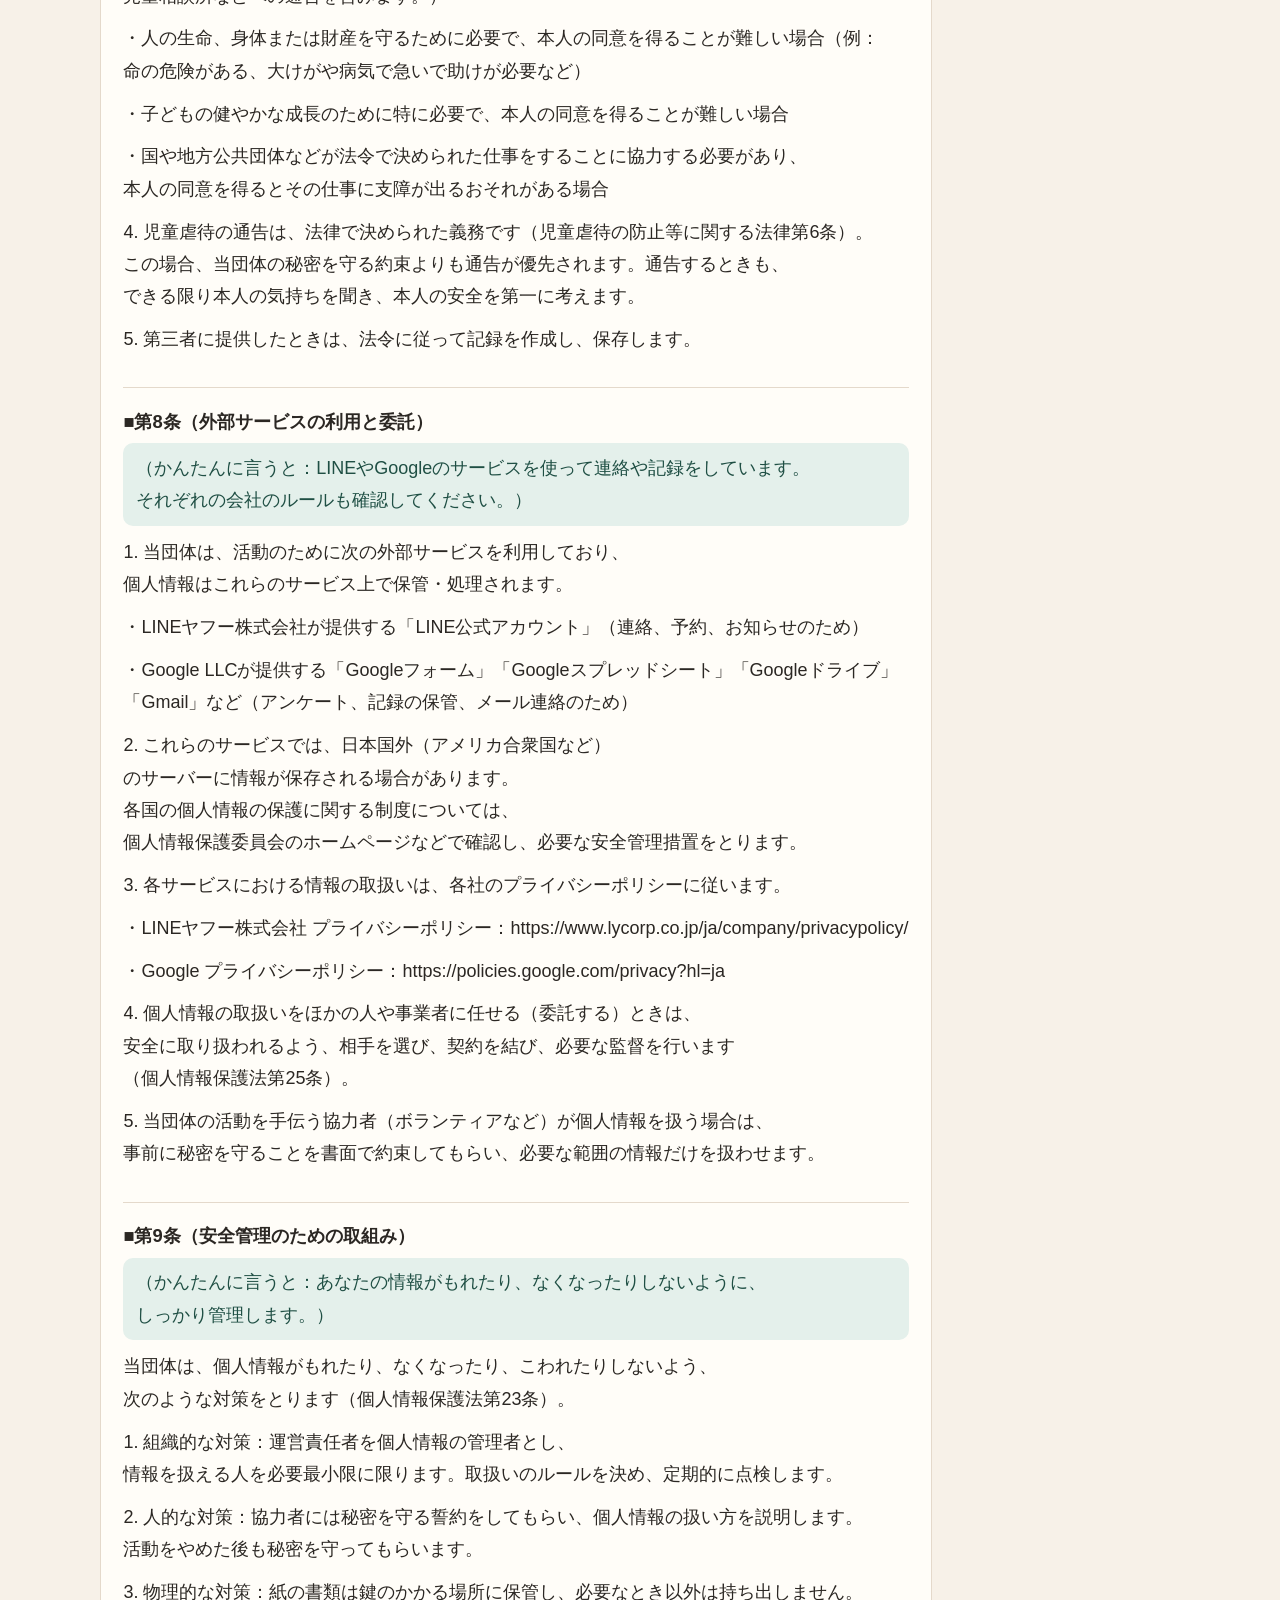
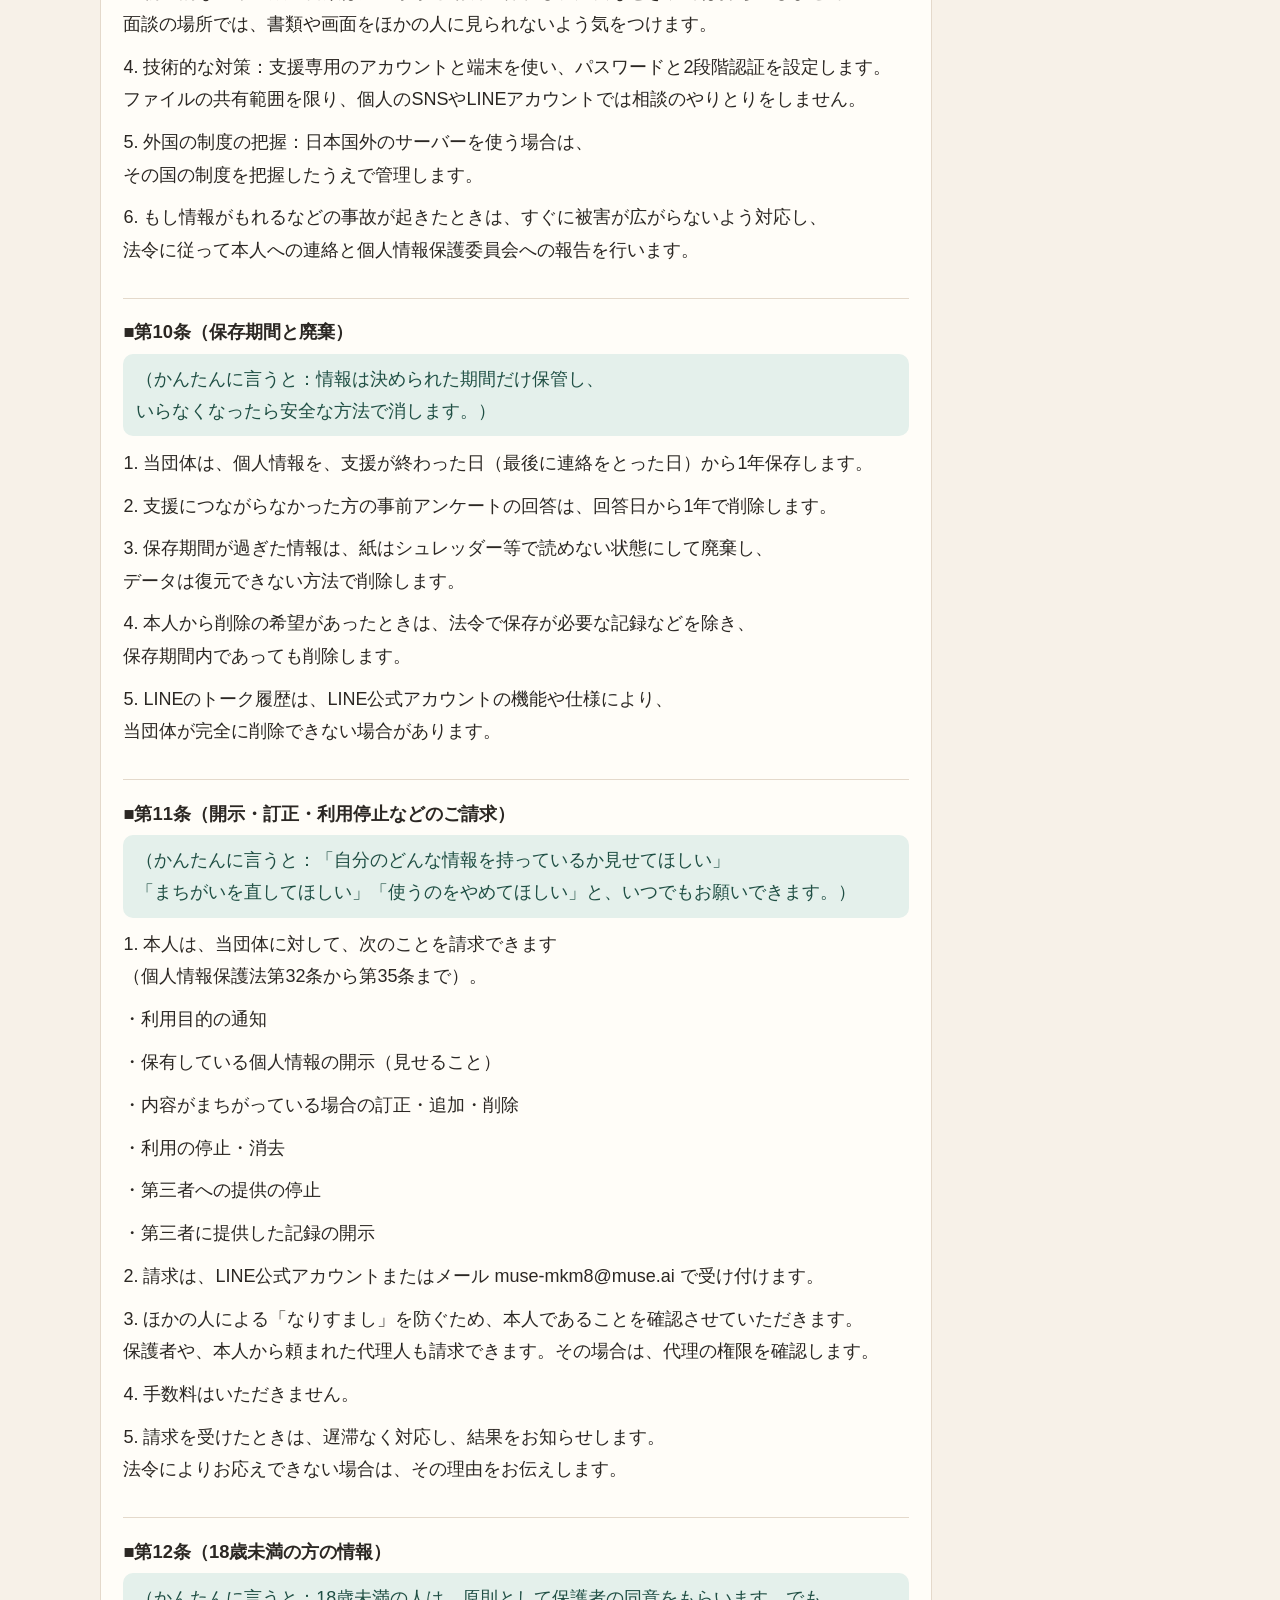
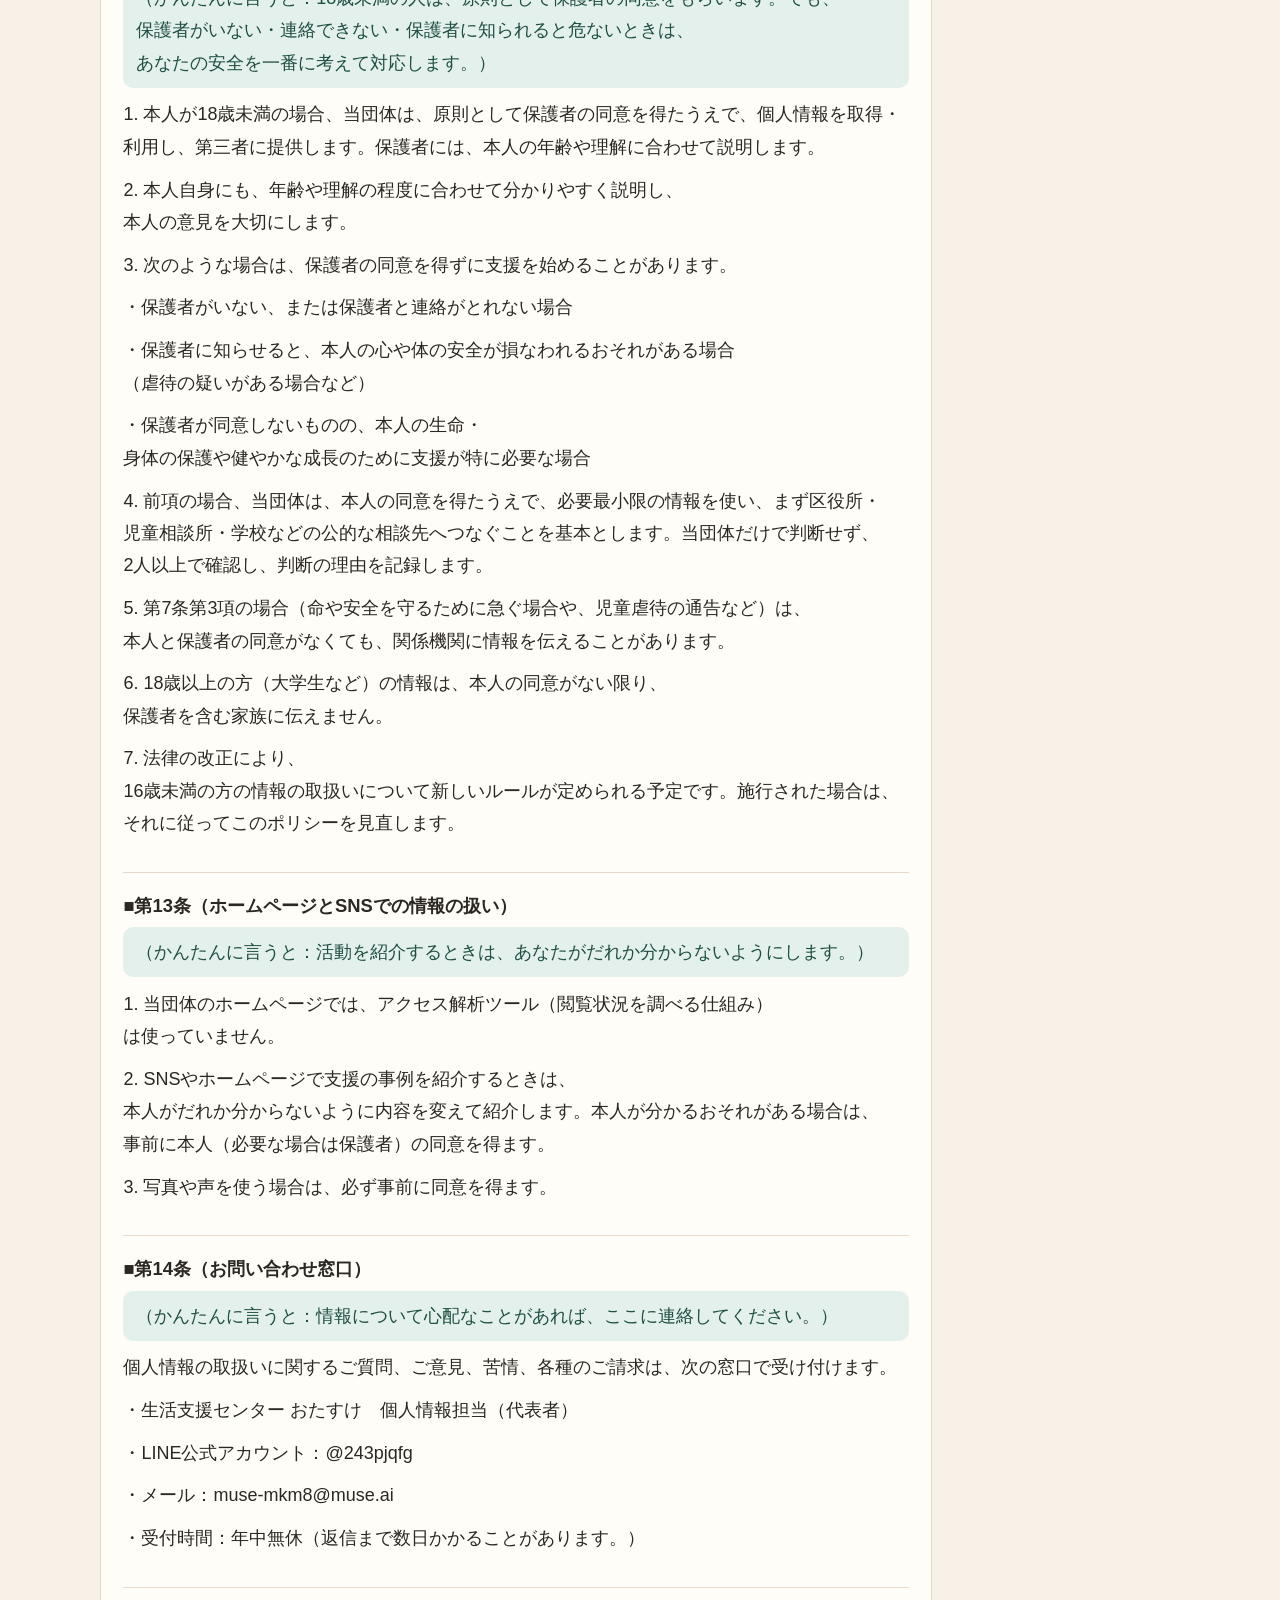
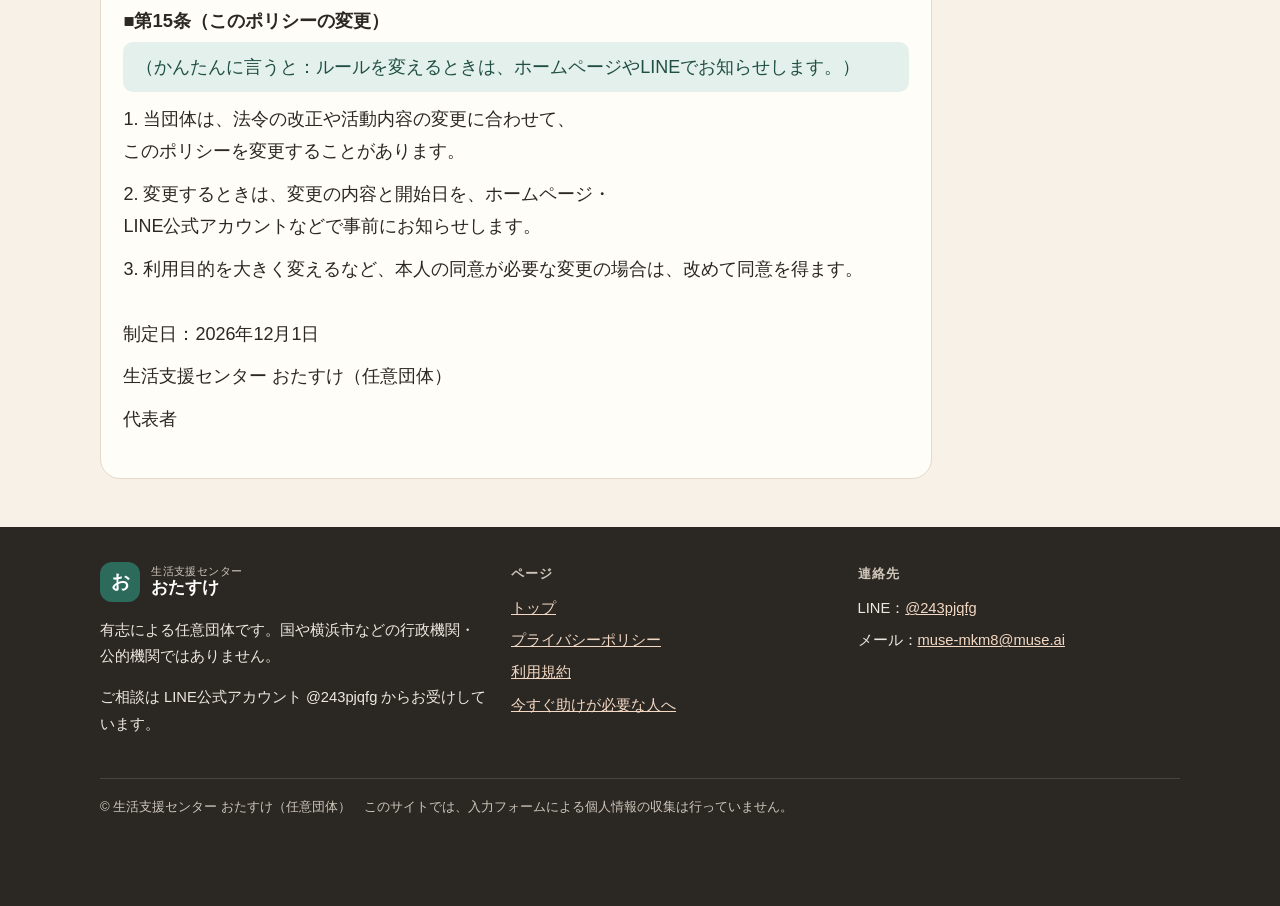
==== commit 97d79b3f: "決定事項をHPに反映：支援内容・保存期間1年・制定日2026年12月1日・免談時30分くらい・代表者名は非掲載。Instagram/Xリンクは除き、アクセス解析は未使用と明記。面談は対面のみ、受付は年" ====
--- a/privacy.html
+++ b/privacy.html
@@ -69,9 +69,9 @@
 <p>生活支援センター おたすけ（以下「当団体」といいます。）は、生活に困っている中学生から大学生までの学生、学生を育てるひとり親家庭、子どもだけで暮らしている世帯などを対象に、制度の案内や申請の手伝いなどの支援活動を行う任意団体です。当団体は、相談してくださる方の個人情報がとても大切なものであることを理解し、「個人情報の保護に関する法律」（以下「個人情報保護法」といいます。）その他の法令とガイドラインを守って、次のとおり個人情報を取り扱います。</p>
 <section id="art-1">
 <h2>■第1条（当団体について）</h2>
-<p class="summary-line">（かんたんに言うと：あなたの情報を預かるのは「生活支援センター おたすけ」で、責任者は逆井浩紀です。）</p>
+<p class="summary-line">（かんたんに言うと：あなたの情報を預かるのは「生活支援センター おたすけ」で、責任者は当団体の代表者です。）</p>
 <p class="clause">1. 名称：生活支援センター おたすけ（任意団体）</p>
-<p class="clause">2. 運営責任者（個人情報保護管理者）：逆井 浩紀</p>
+<p class="clause">2. 運営責任者（個人情報保護管理者）：代表者</p>
 <p class="clause">3. 所在地：神奈川県横浜市（詳しい住所は、お問い合わせいただいた方に遅滞なくお知らせします。）</p>
 <p class="clause">4. 連絡先：LINE公式アカウント（@243pjqfg）、メール muse-mkm8@muse.ai</p>
 </section>
@@ -166,8 +166,8 @@
 <section id="art-10">
 <h2>■第10条（保存期間と廃棄）</h2>
 <p class="summary-line">（かんたんに言うと：情報は決められた期間だけ保管し、いらなくなったら安全な方法で消します。）</p>
-<p class="clause">1. 当団体は、個人情報を、支援が終わった日（最後に連絡をとった日）から【◯年】保存します。</p>
-<p class="clause">2. 支援につながらなかった方の事前アンケートの回答は、回答日から【◯年】で削除します。</p>
+<p class="clause">1. 当団体は、個人情報を、支援が終わった日（最後に連絡をとった日）から1年保存します。</p>
+<p class="clause">2. 支援につながらなかった方の事前アンケートの回答は、回答日から1年で削除します。</p>
 <p class="clause">3. 保存期間が過ぎた情報は、紙はシュレッダー等で読めない状態にして廃棄し、データは復元できない方法で削除します。</p>
 <p class="clause">4. 本人から削除の希望があったときは、法令で保存が必要な記録などを除き、保存期間内であっても削除します。</p>
 <p class="clause">5. LINEのトーク履歴は、LINE公式アカウントの機能や仕様により、当団体が完全に削除できない場合があります。</p>
@@ -204,7 +204,7 @@
 <section id="art-13">
 <h2>■第13条（ホームページとSNSでの情報の扱い）</h2>
 <p class="summary-line">（かんたんに言うと：活動を紹介するときは、あなたがだれか分からないようにします。）</p>
-<p class="clause">1. 当団体のホームページでは、【アクセス解析ツール（Googleアナリティクス等）を使う場合はその名前】を利用して、閲覧状況を把握することがあります。これは個人を特定するためではありません。【使わない場合はこの項を削除】</p>
+<p class="clause">1. 当団体のホームページでは、アクセス解析ツール（閲覧状況を調べる仕組み）は使っていません。</p>
 <p class="clause">2. SNSやホームページで支援の事例を紹介するときは、本人がだれか分からないように内容を変えて紹介します。本人が分かるおそれがある場合は、事前に本人（必要な場合は保護者）の同意を得ます。</p>
 <p class="clause">3. 写真や声を使う場合は、必ず事前に同意を得ます。</p>
 </section>
@@ -212,7 +212,7 @@
 <h2>■第14条（お問い合わせ窓口）</h2>
 <p class="summary-line">（かんたんに言うと：情報について心配なことがあれば、ここに連絡してください。）</p>
 <p>個人情報の取扱いに関するご質問、ご意見、苦情、各種のご請求は、次の窓口で受け付けます。</p>
-<p class="clause">・生活支援センター おたすけ　個人情報担当（運営責任者：逆井 浩紀）</p>
+<p class="clause">・生活支援センター おたすけ　個人情報担当（代表者）</p>
 <p class="clause">・LINE公式アカウント：@243pjqfg</p>
 <p class="clause">・メール：muse-mkm8@muse.ai</p>
 <p class="clause">・受付時間：年中無休（返信まで数日かかることがあります。）</p>
@@ -225,9 +225,9 @@
 <p class="clause">3. 利用目的を大きく変えるなど、本人の同意が必要な変更の場合は、改めて同意を得ます。</p>
 </section>
 <div class="closing">
-<p>制定日：【20◯◯年◯月◯日】</p>
+<p>制定日：2026年12月1日</p>
 <p>生活支援センター おたすけ（任意団体）</p>
-<p>運営責任者　逆井 浩紀</p>
+<p>代表者</p>
 </div>
       </article>
     </div>
@@ -256,11 +256,9 @@
         </ul>
       </div>
       <div>
-        <h3>SNS・連絡先</h3>
+        <h3>連絡先</h3>
         <ul>
           <li>LINE：<a href="https://line.me/R/ti/p/@243pjqfg">@243pjqfg</a></li>
-          <li>Instagram：<span class="placeholder">【URL】</span></li>
-          <li>X：<span class="placeholder">【URL】</span></li>
           <li>メール：<a href="mailto:muse-mkm8@muse.ai">muse-mkm8@muse.ai</a></li>
         </ul>
       </div>
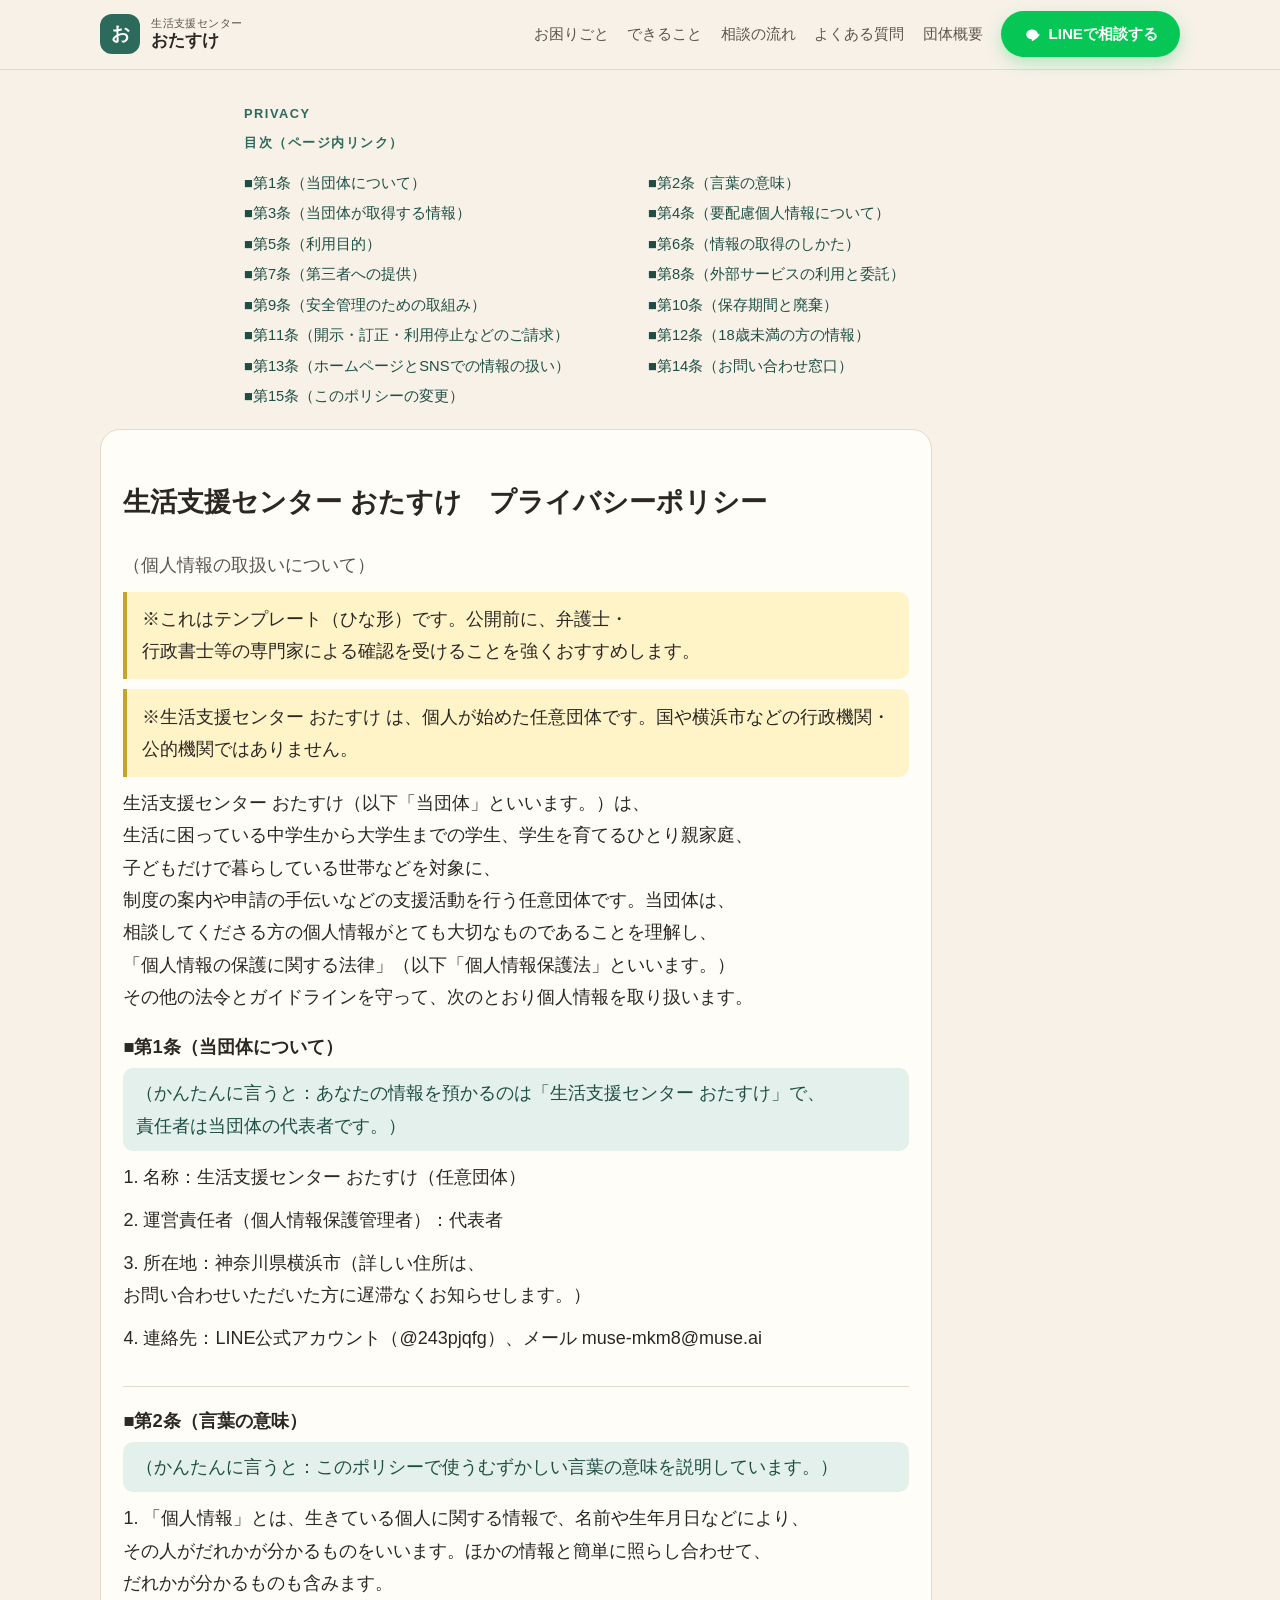
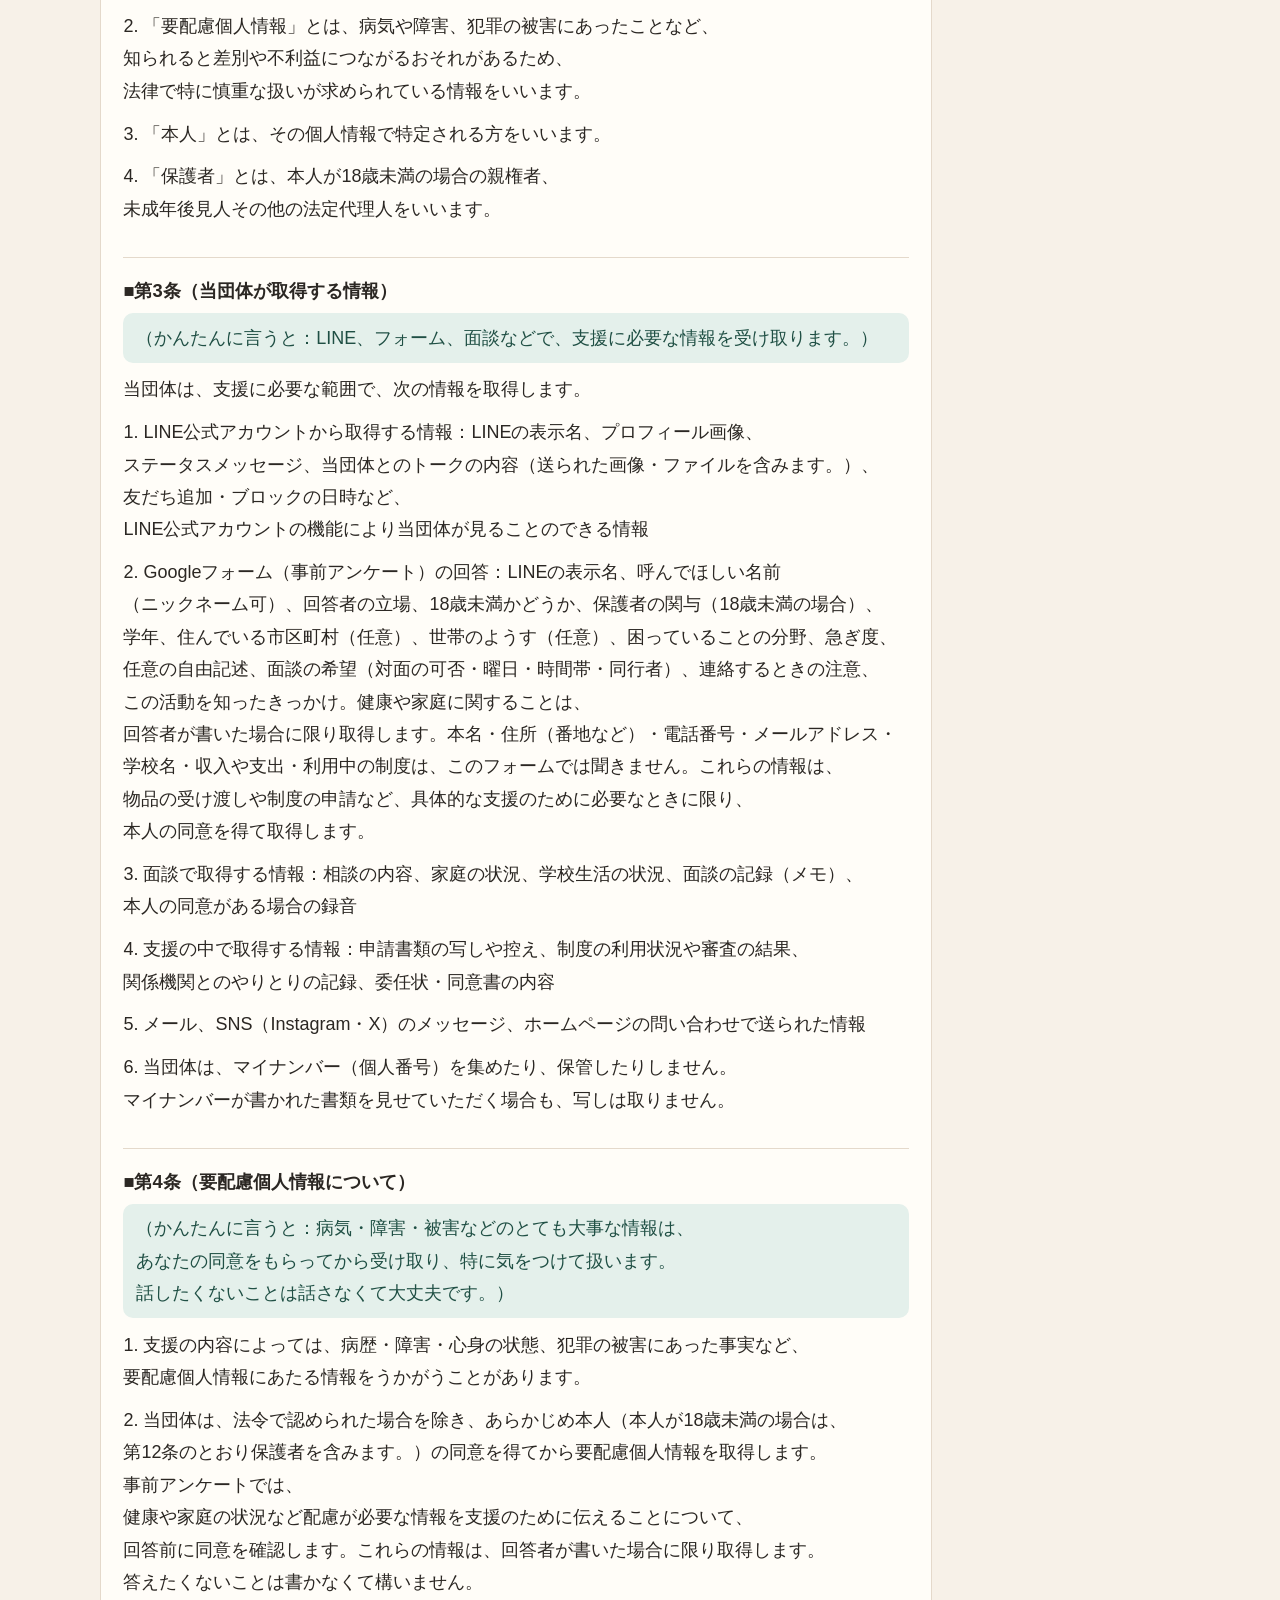
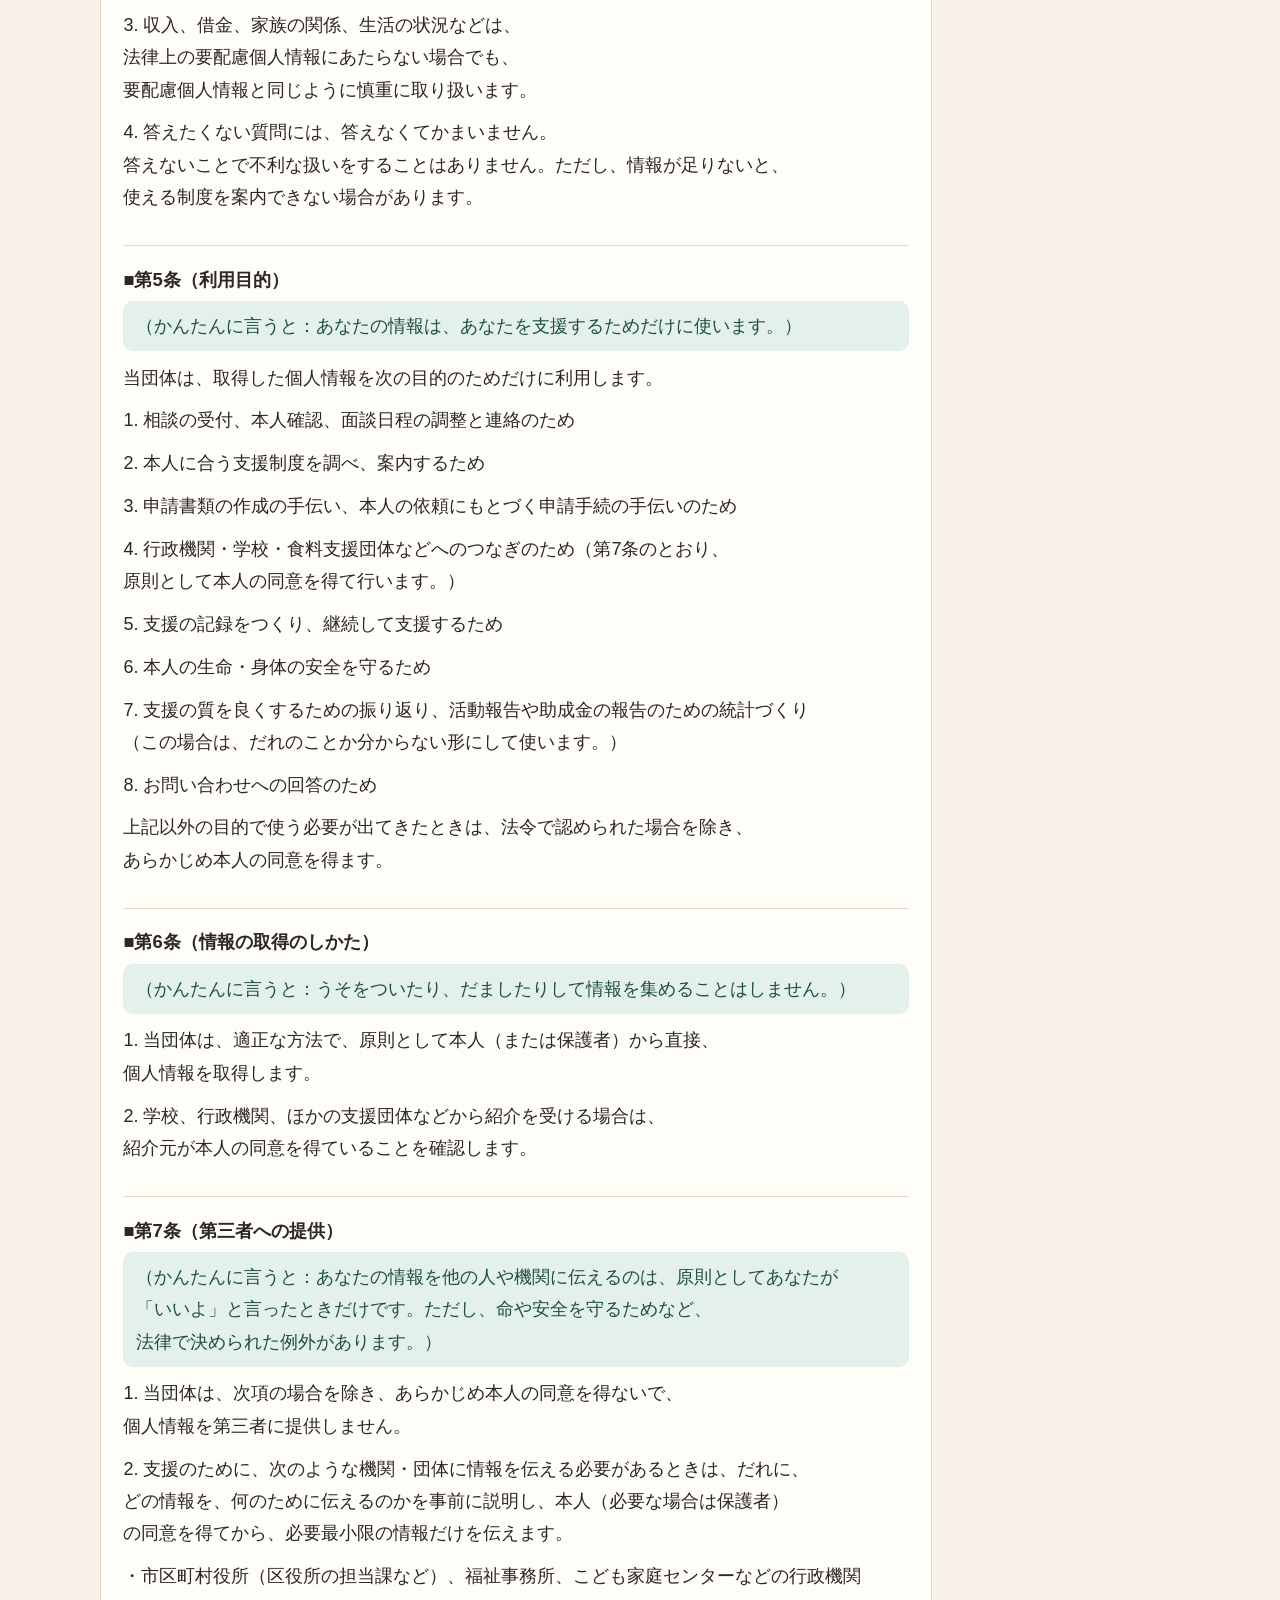
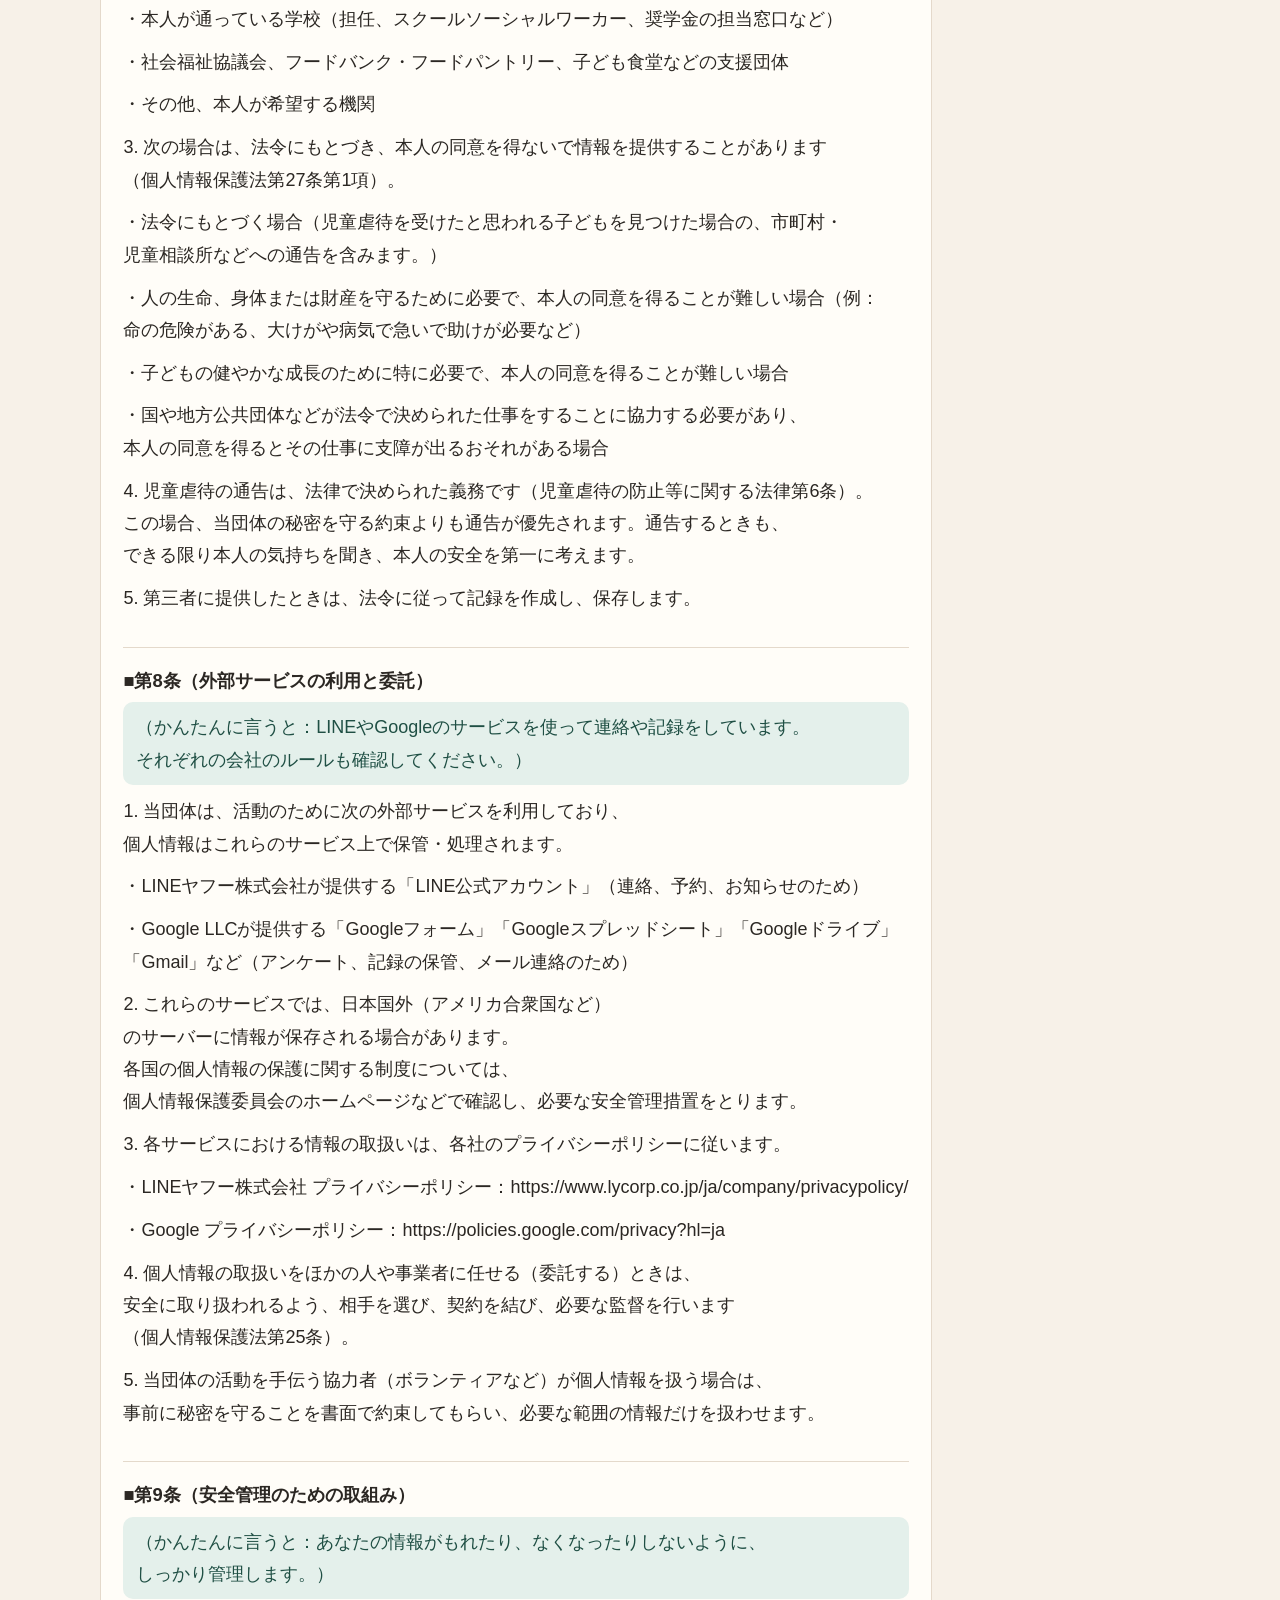
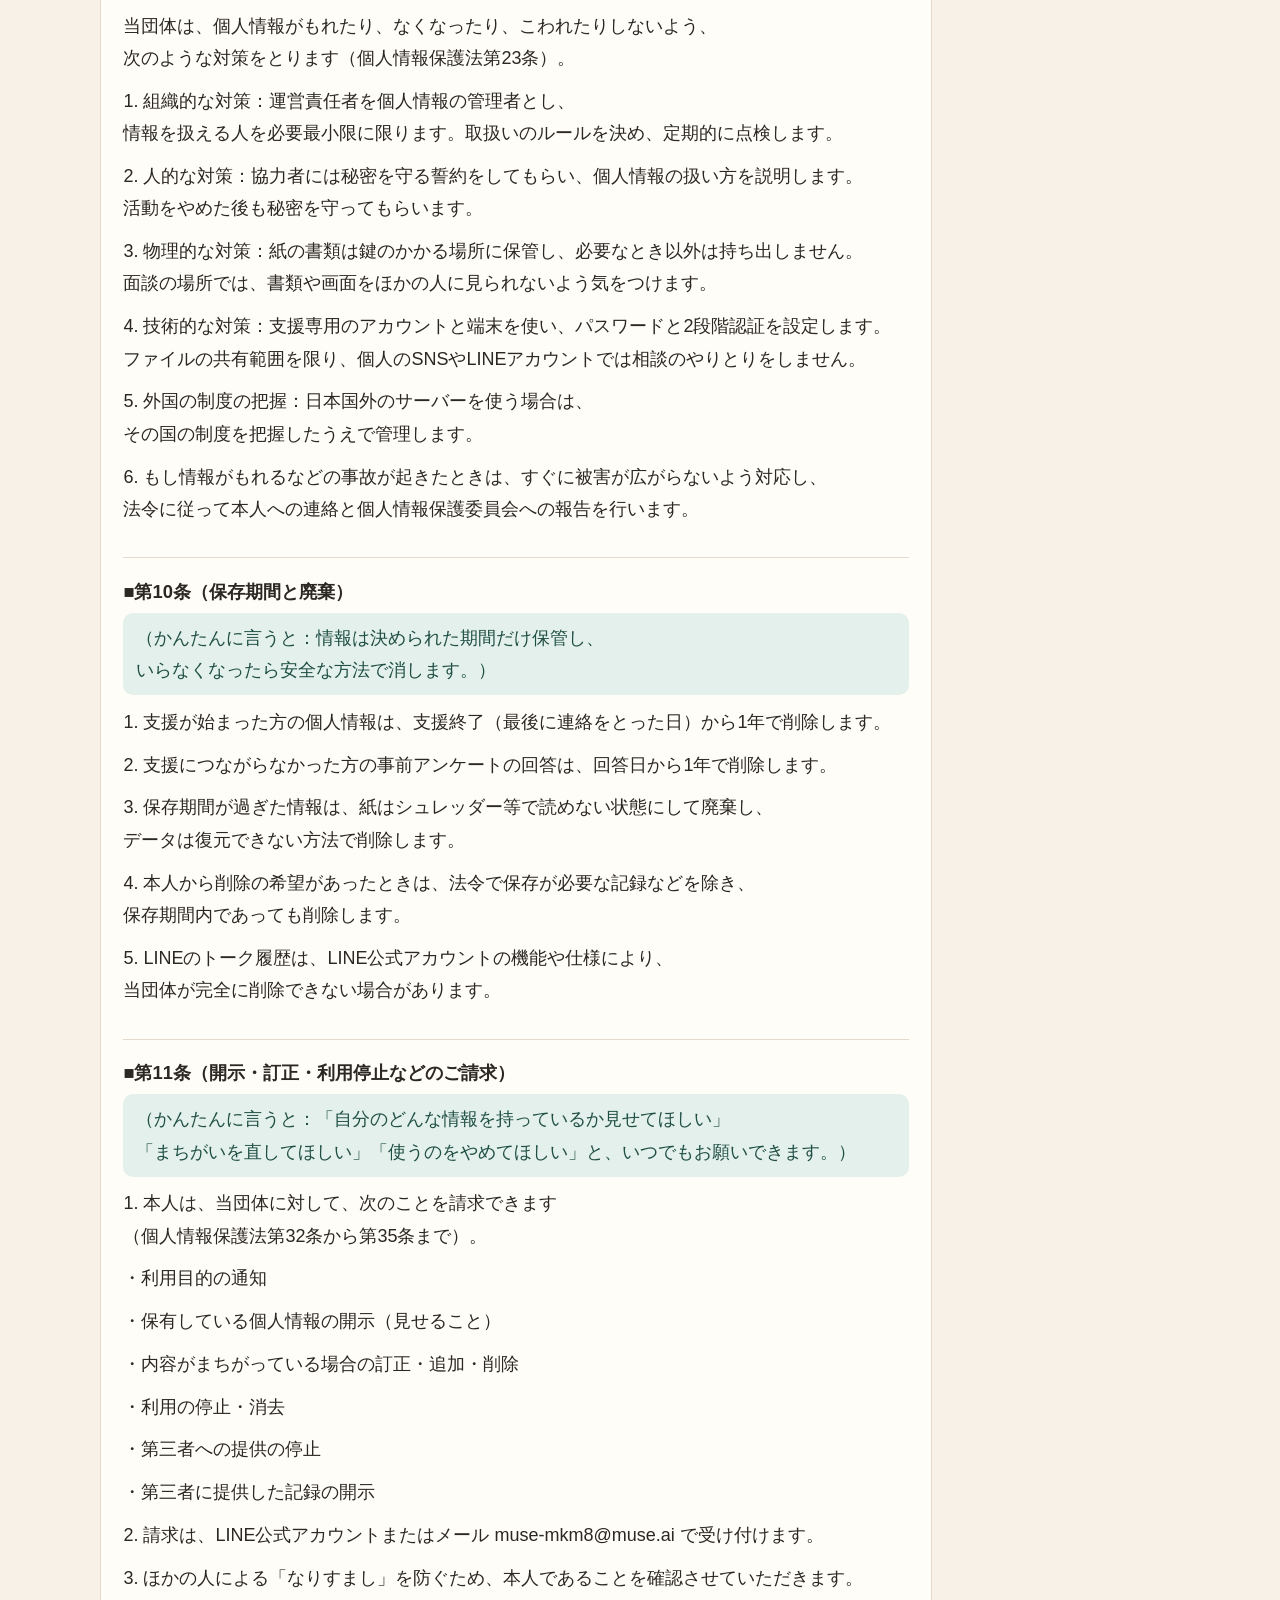
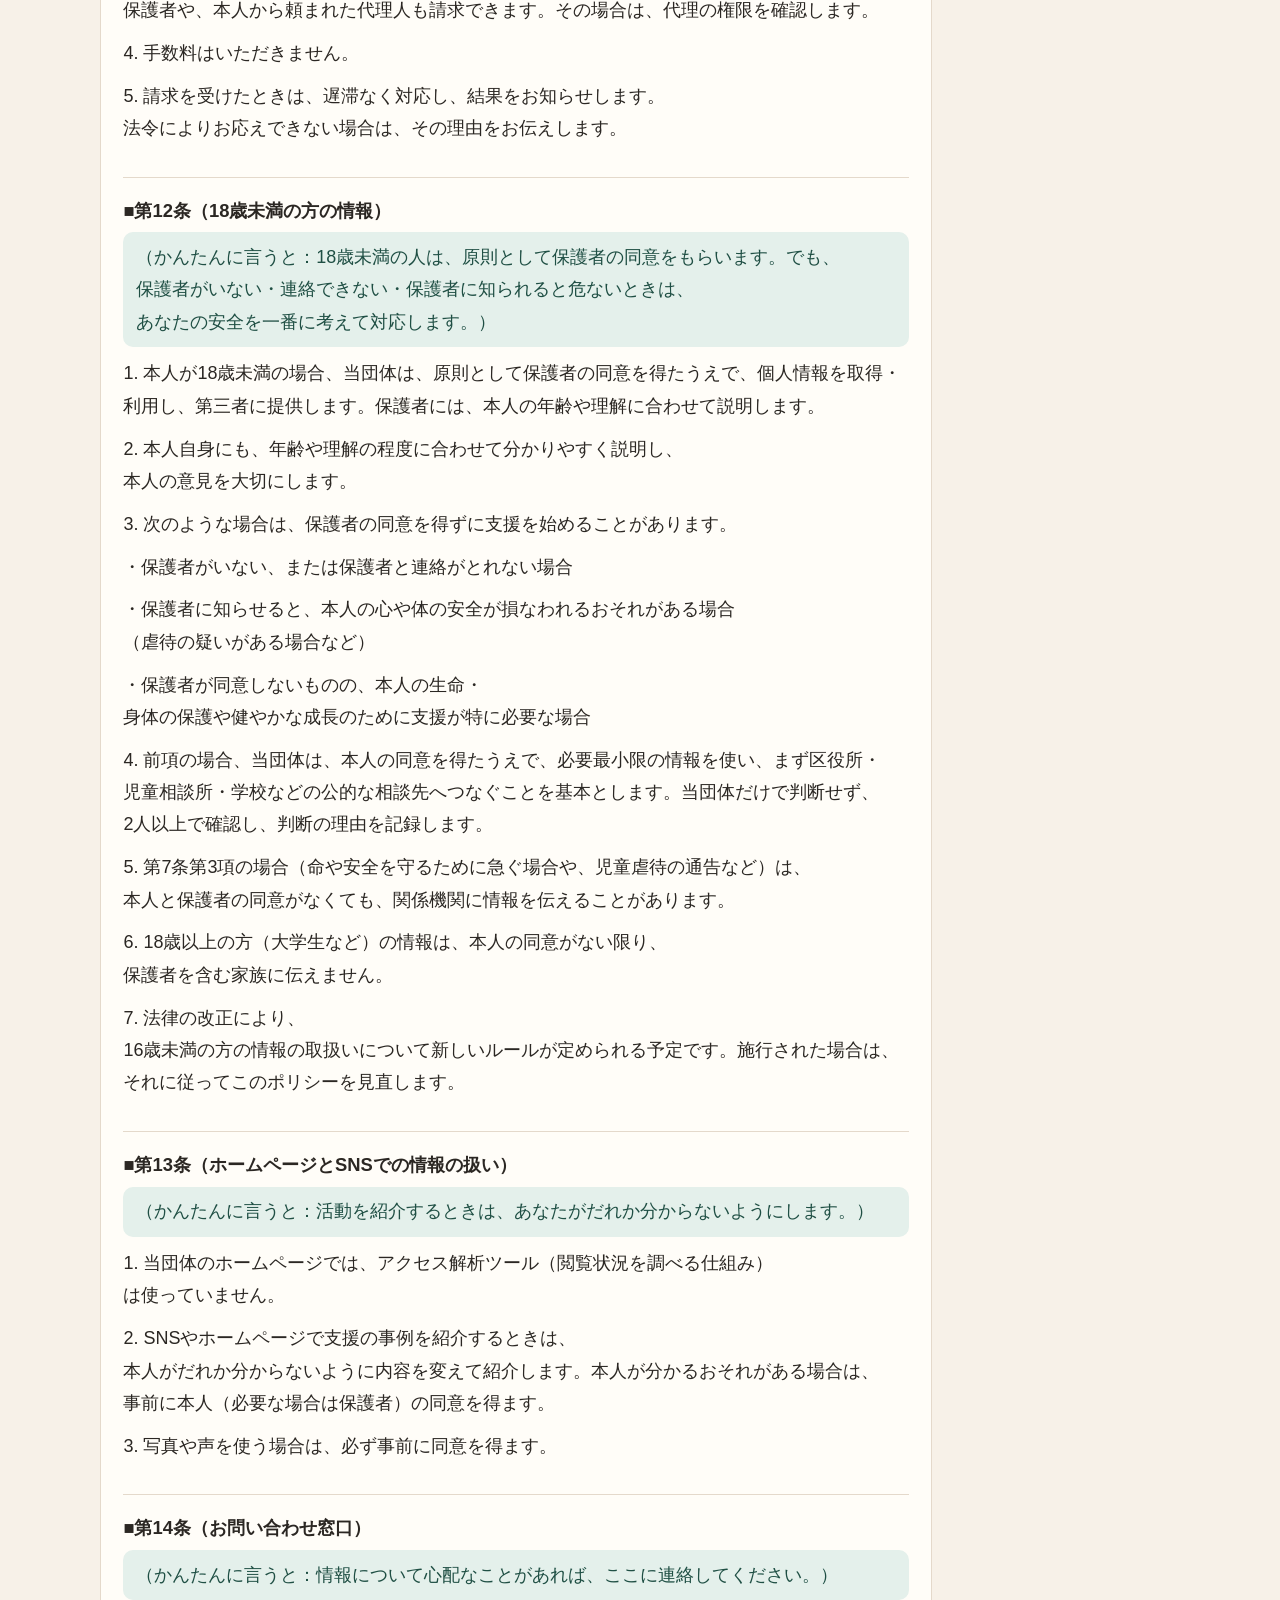
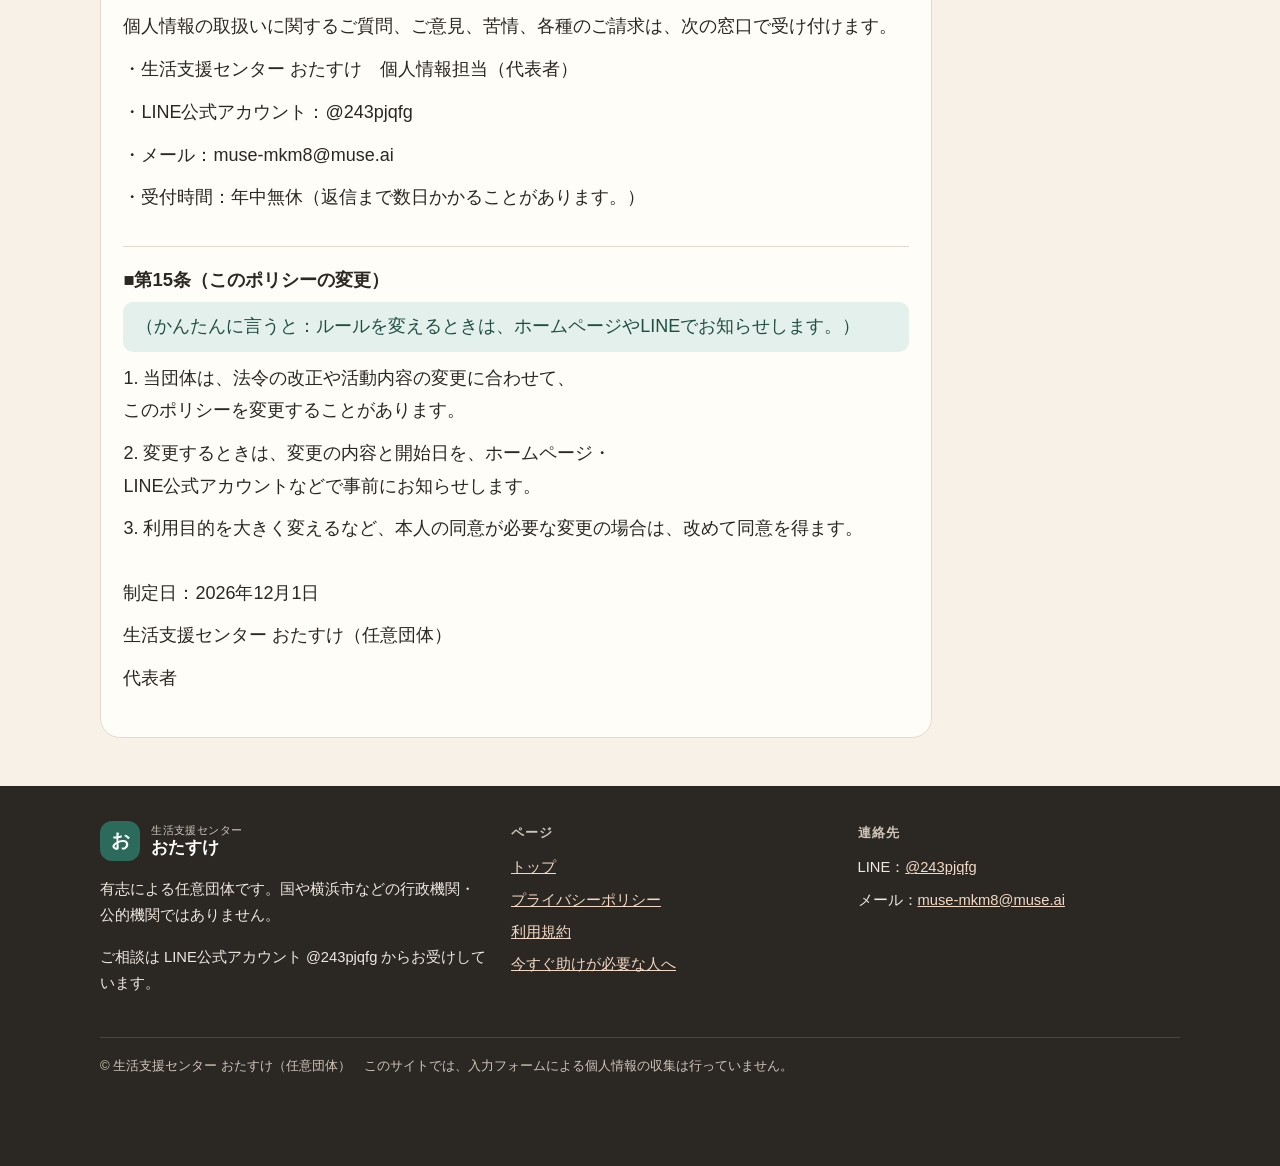
==== commit 405ff5b6: "HPの面談時間を30分くらいに揃え、事前アンケートの取得項目・保存期間を実態に合わせ、3日以内のLINE連絡を追記" ====
--- a/privacy.html
+++ b/privacy.html
@@ -88,7 +88,7 @@
 <p class="summary-line">（かんたんに言うと：LINE、フォーム、面談などで、支援に必要な情報を受け取ります。）</p>
 <p>当団体は、支援に必要な範囲で、次の情報を取得します。</p>
 <p class="clause">1. LINE公式アカウントから取得する情報：LINEの表示名、プロフィール画像、ステータスメッセージ、当団体とのトークの内容（送られた画像・ファイルを含みます。）、友だち追加・ブロックの日時など、LINE公式アカウントの機能により当団体が見ることのできる情報</p>
-<p class="clause">2. Googleフォーム（事前アンケート）の回答：氏名、ふりがな、年齢・生年月日、学校名・学年、住所（市区町村など）、電話番号・メールアドレス、世帯の構成、困っていること、収入や支出・仕送り・奨学金などの家計の状況、利用している制度、健康や障害に関すること（回答は任意です。）、面談の希望日時、フォームの設定によってはGoogleアカウントのメールアドレス</p>
+<p class="clause">2. Googleフォーム（事前アンケート）の回答：LINEの表示名、呼んでほしい名前（ニックネーム可）、回答者の立場、18歳未満かどうか、保護者の関与（18歳未満の場合）、学年、住んでいる市区町村（任意）、世帯のようす（任意）、困っていることの分野、急ぎ度、任意の自由記述、面談の希望（対面の可否・曜日・時間帯・同行者）、連絡するときの注意、この活動を知ったきっかけ。健康や家庭に関することは、回答者が書いた場合に限り取得します。本名・住所（番地など）・電話番号・メールアドレス・学校名・収入や支出・利用中の制度は、このフォームでは聞きません。これらの情報は、物品の受け渡しや制度の申請など、具体的な支援のために必要なときに限り、本人の同意を得て取得します。</p>
 <p class="clause">3. 面談で取得する情報：相談の内容、家庭の状況、学校生活の状況、面談の記録（メモ）、本人の同意がある場合の録音</p>
 <p class="clause">4. 支援の中で取得する情報：申請書類の写しや控え、制度の利用状況や審査の結果、関係機関とのやりとりの記録、委任状・同意書の内容</p>
 <p class="clause">5. メール、SNS（Instagram・X）のメッセージ、ホームページの問い合わせで送られた情報</p>
@@ -98,7 +98,7 @@
 <h2>■第4条（要配慮個人情報について）</h2>
 <p class="summary-line">（かんたんに言うと：病気・障害・被害などのとても大事な情報は、あなたの同意をもらってから受け取り、特に気をつけて扱います。話したくないことは話さなくて大丈夫です。）</p>
 <p class="clause">1. 支援の内容によっては、病歴・障害・心身の状態、犯罪の被害にあった事実など、要配慮個人情報にあたる情報をうかがうことがあります。</p>
-<p class="clause">2. 当団体は、法令で認められた場合を除き、あらかじめ本人（本人が18歳未満の場合は、第12条のとおり保護者を含みます。）の同意を得てから要配慮個人情報を取得します。</p>
+<p class="clause">2. 当団体は、法令で認められた場合を除き、あらかじめ本人（本人が18歳未満の場合は、第12条のとおり保護者を含みます。）の同意を得てから要配慮個人情報を取得します。事前アンケートでは、健康や家庭の状況など配慮が必要な情報を支援のために伝えることについて、回答前に同意を確認します。これらの情報は、回答者が書いた場合に限り取得します。答えたくないことは書かなくて構いません。</p>
 <p class="clause">3. 収入、借金、家族の関係、生活の状況などは、法律上の要配慮個人情報にあたらない場合でも、要配慮個人情報と同じように慎重に取り扱います。</p>
 <p class="clause">4. 答えたくない質問には、答えなくてかまいません。答えないことで不利な扱いをすることはありません。ただし、情報が足りないと、使える制度を案内できない場合があります。</p>
 </section>
@@ -166,7 +166,7 @@
 <section id="art-10">
 <h2>■第10条（保存期間と廃棄）</h2>
 <p class="summary-line">（かんたんに言うと：情報は決められた期間だけ保管し、いらなくなったら安全な方法で消します。）</p>
-<p class="clause">1. 当団体は、個人情報を、支援が終わった日（最後に連絡をとった日）から1年保存します。</p>
+<p class="clause">1. 支援が始まった方の個人情報は、支援終了（最後に連絡をとった日）から1年で削除します。</p>
 <p class="clause">2. 支援につながらなかった方の事前アンケートの回答は、回答日から1年で削除します。</p>
 <p class="clause">3. 保存期間が過ぎた情報は、紙はシュレッダー等で読めない状態にして廃棄し、データは復元できない方法で削除します。</p>
 <p class="clause">4. 本人から削除の希望があったときは、法令で保存が必要な記録などを除き、保存期間内であっても削除します。</p>
